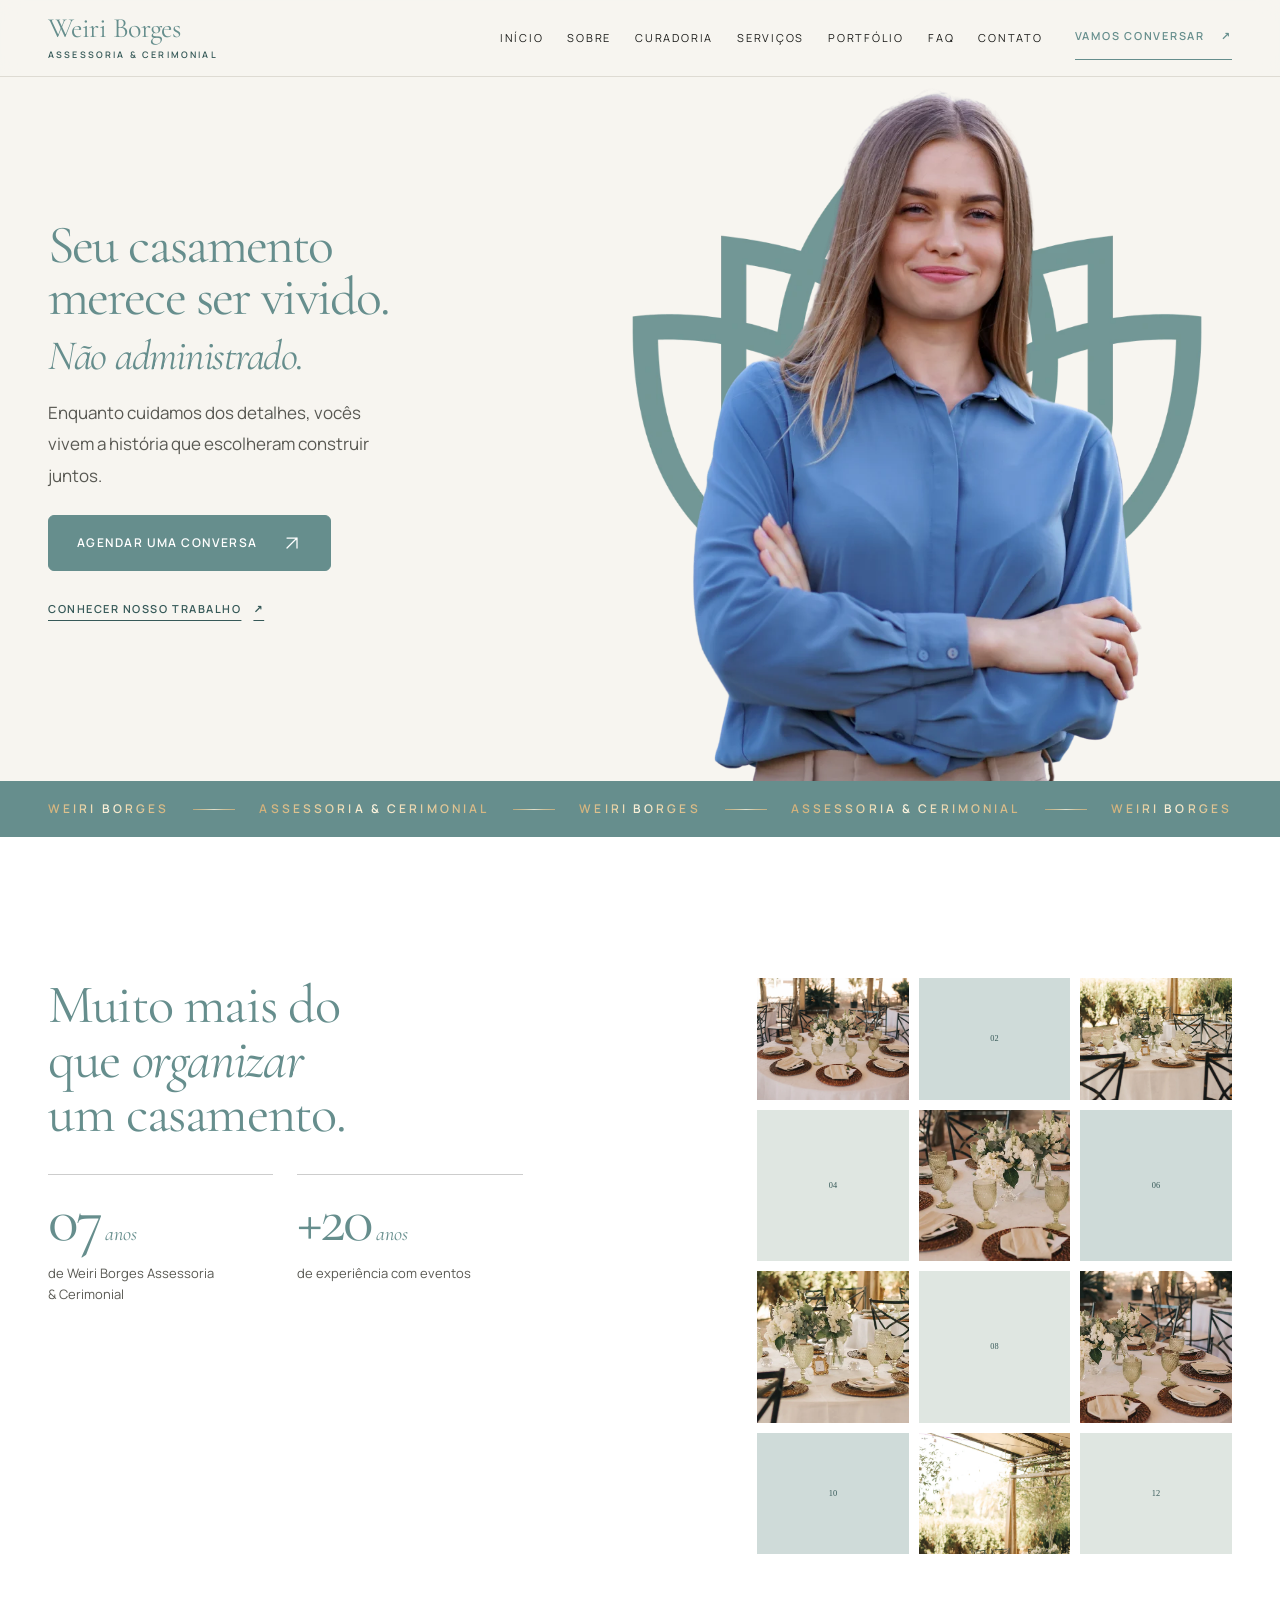
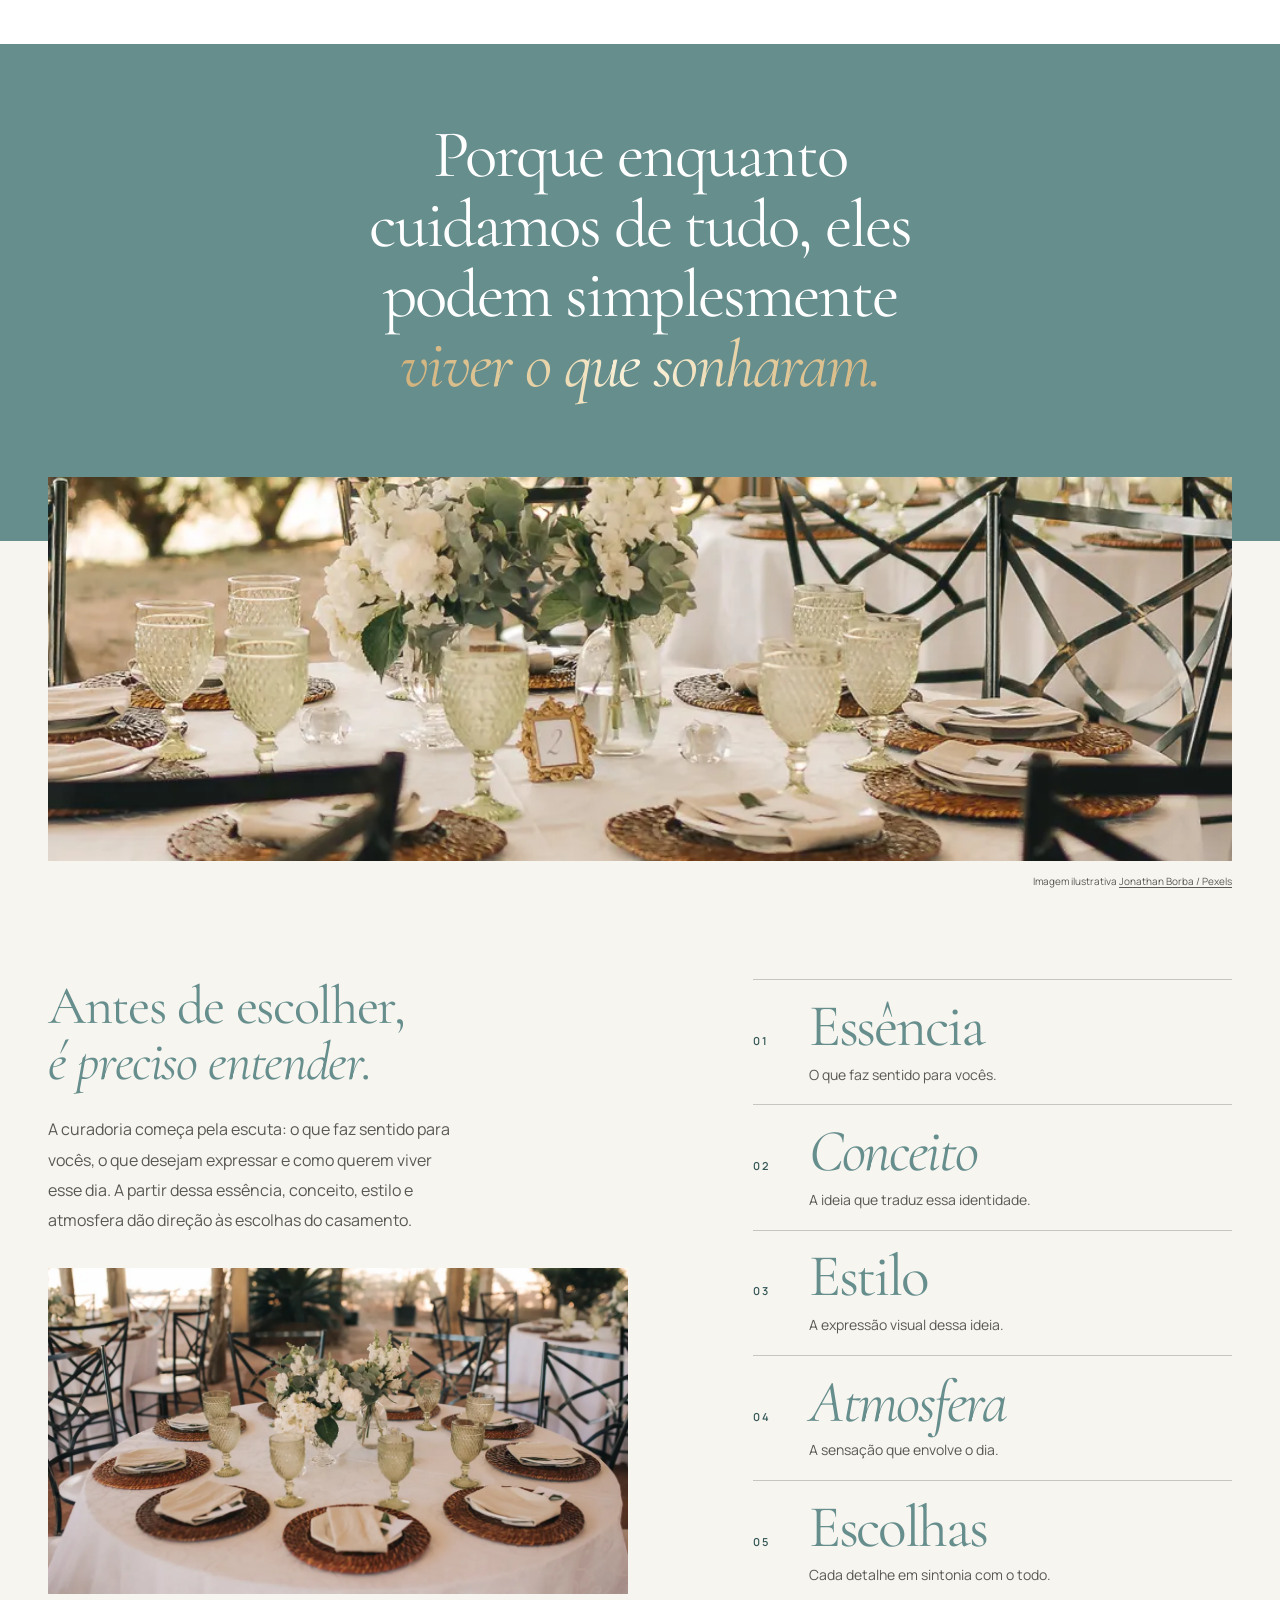
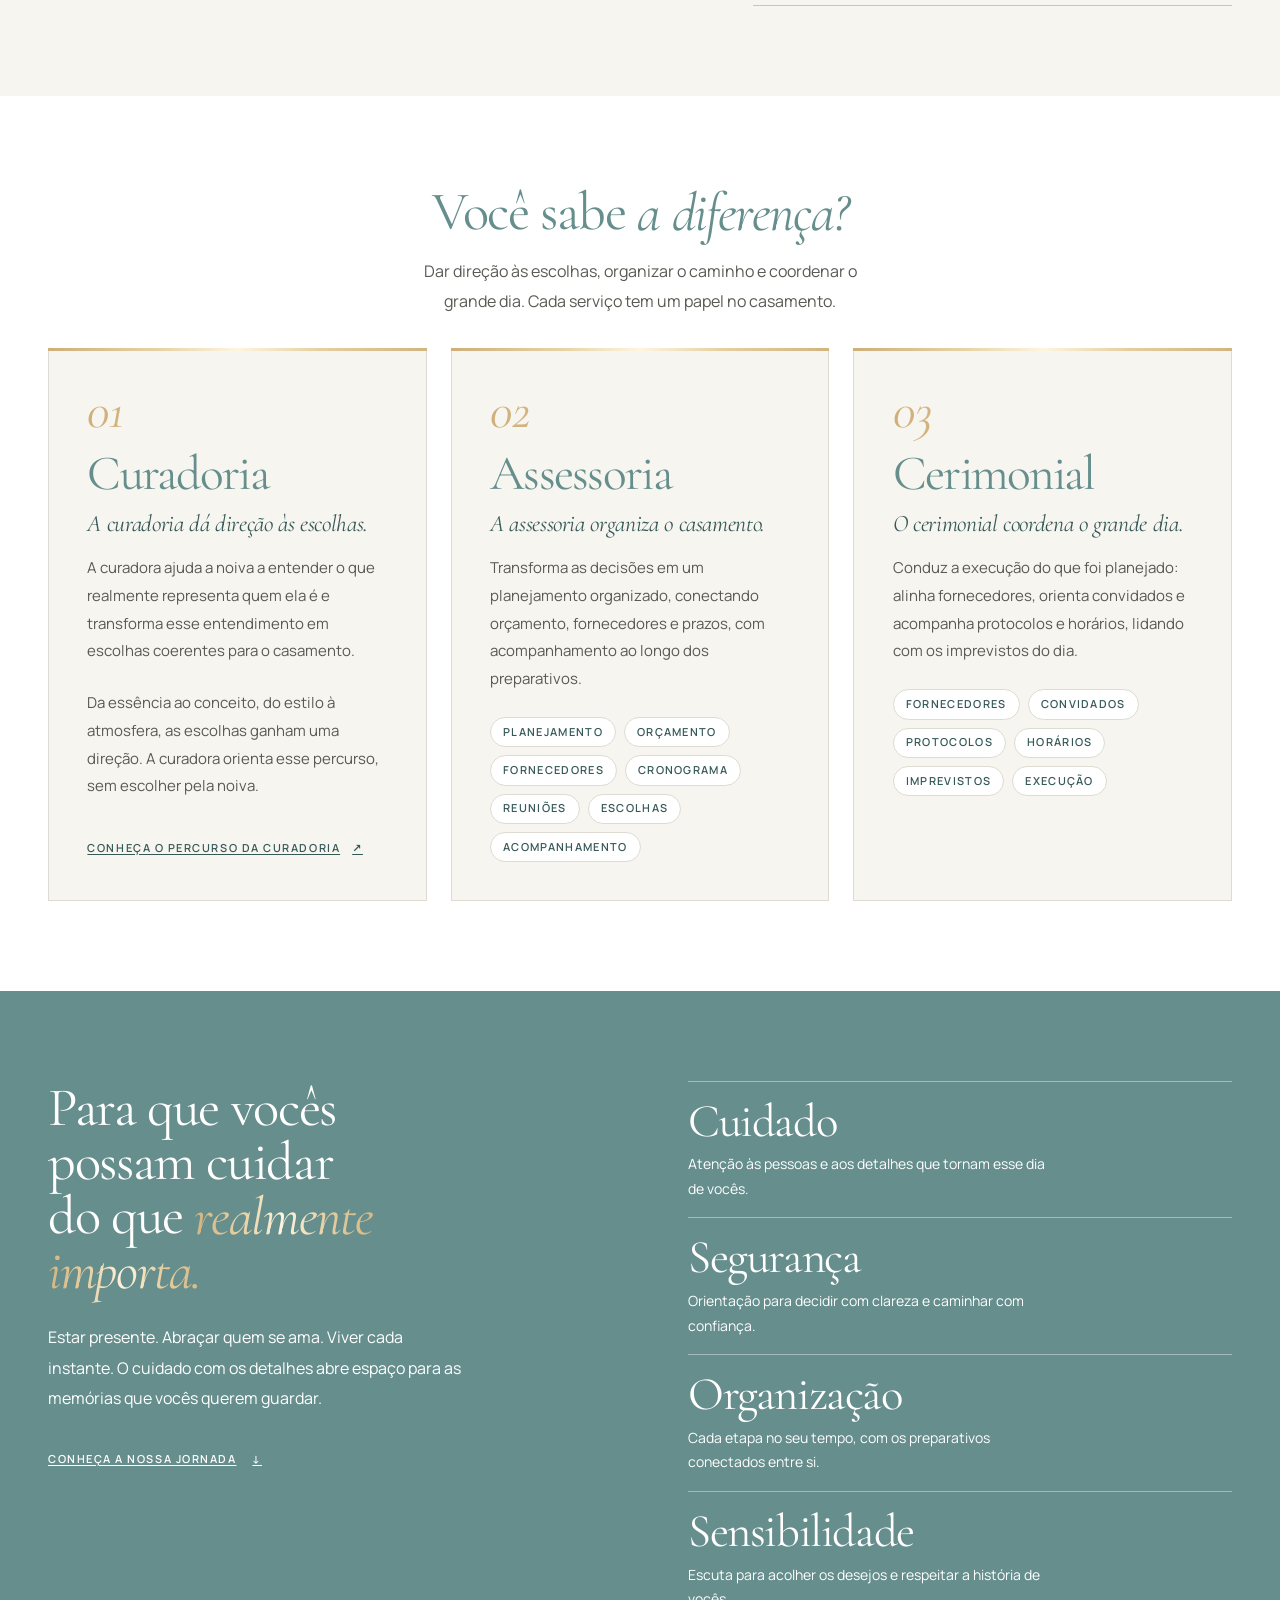
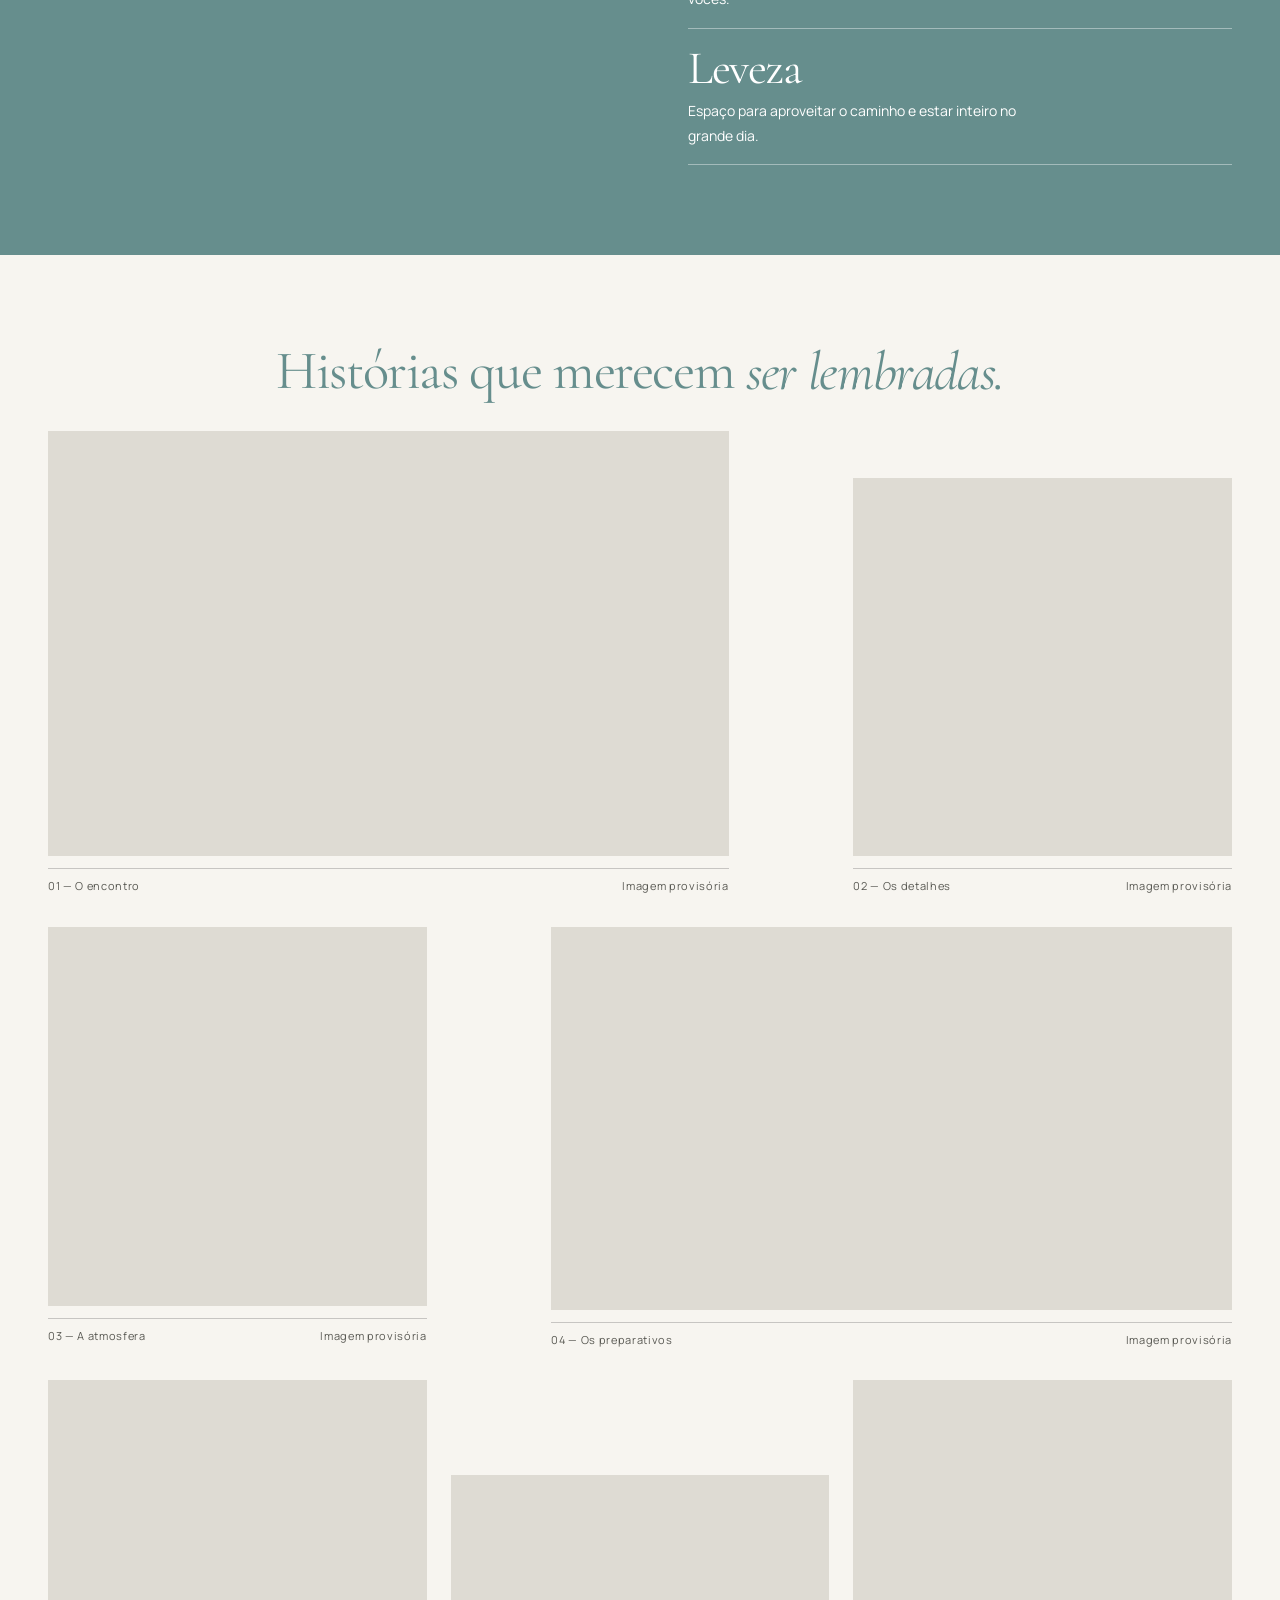
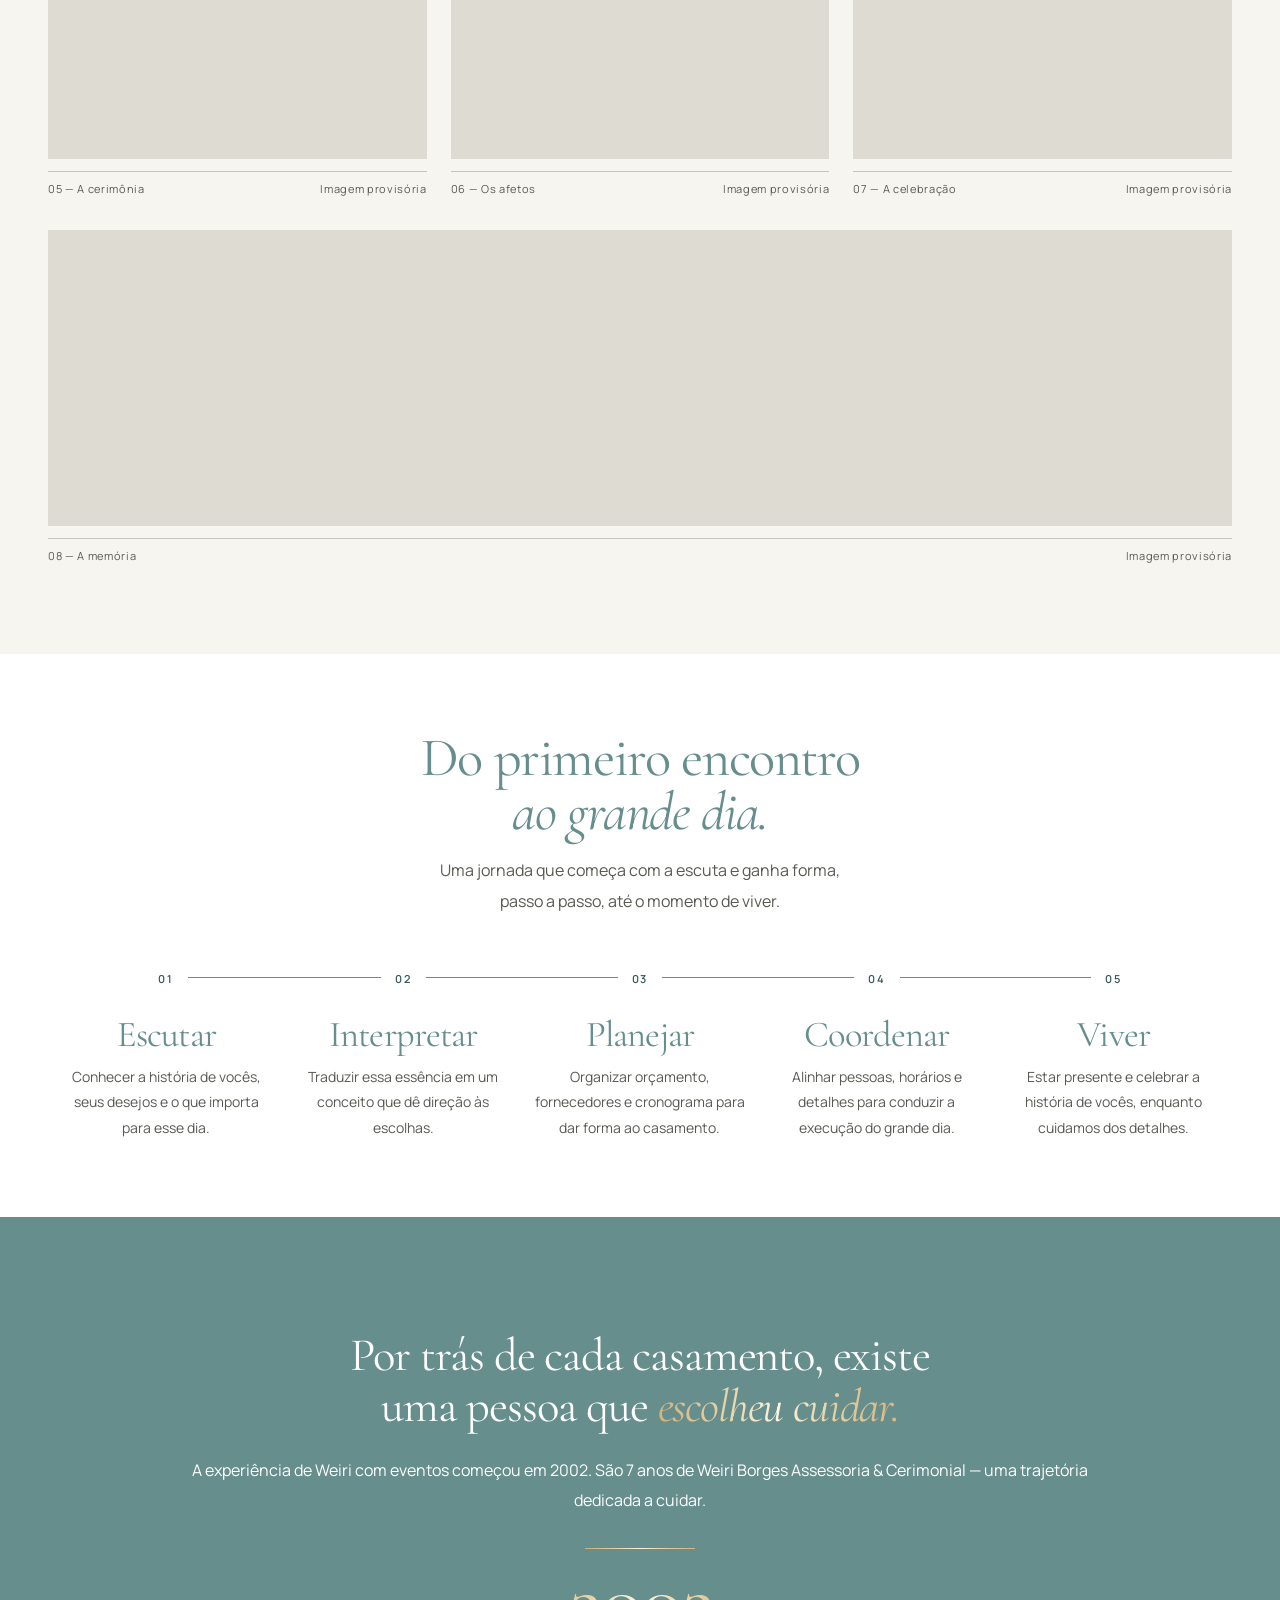
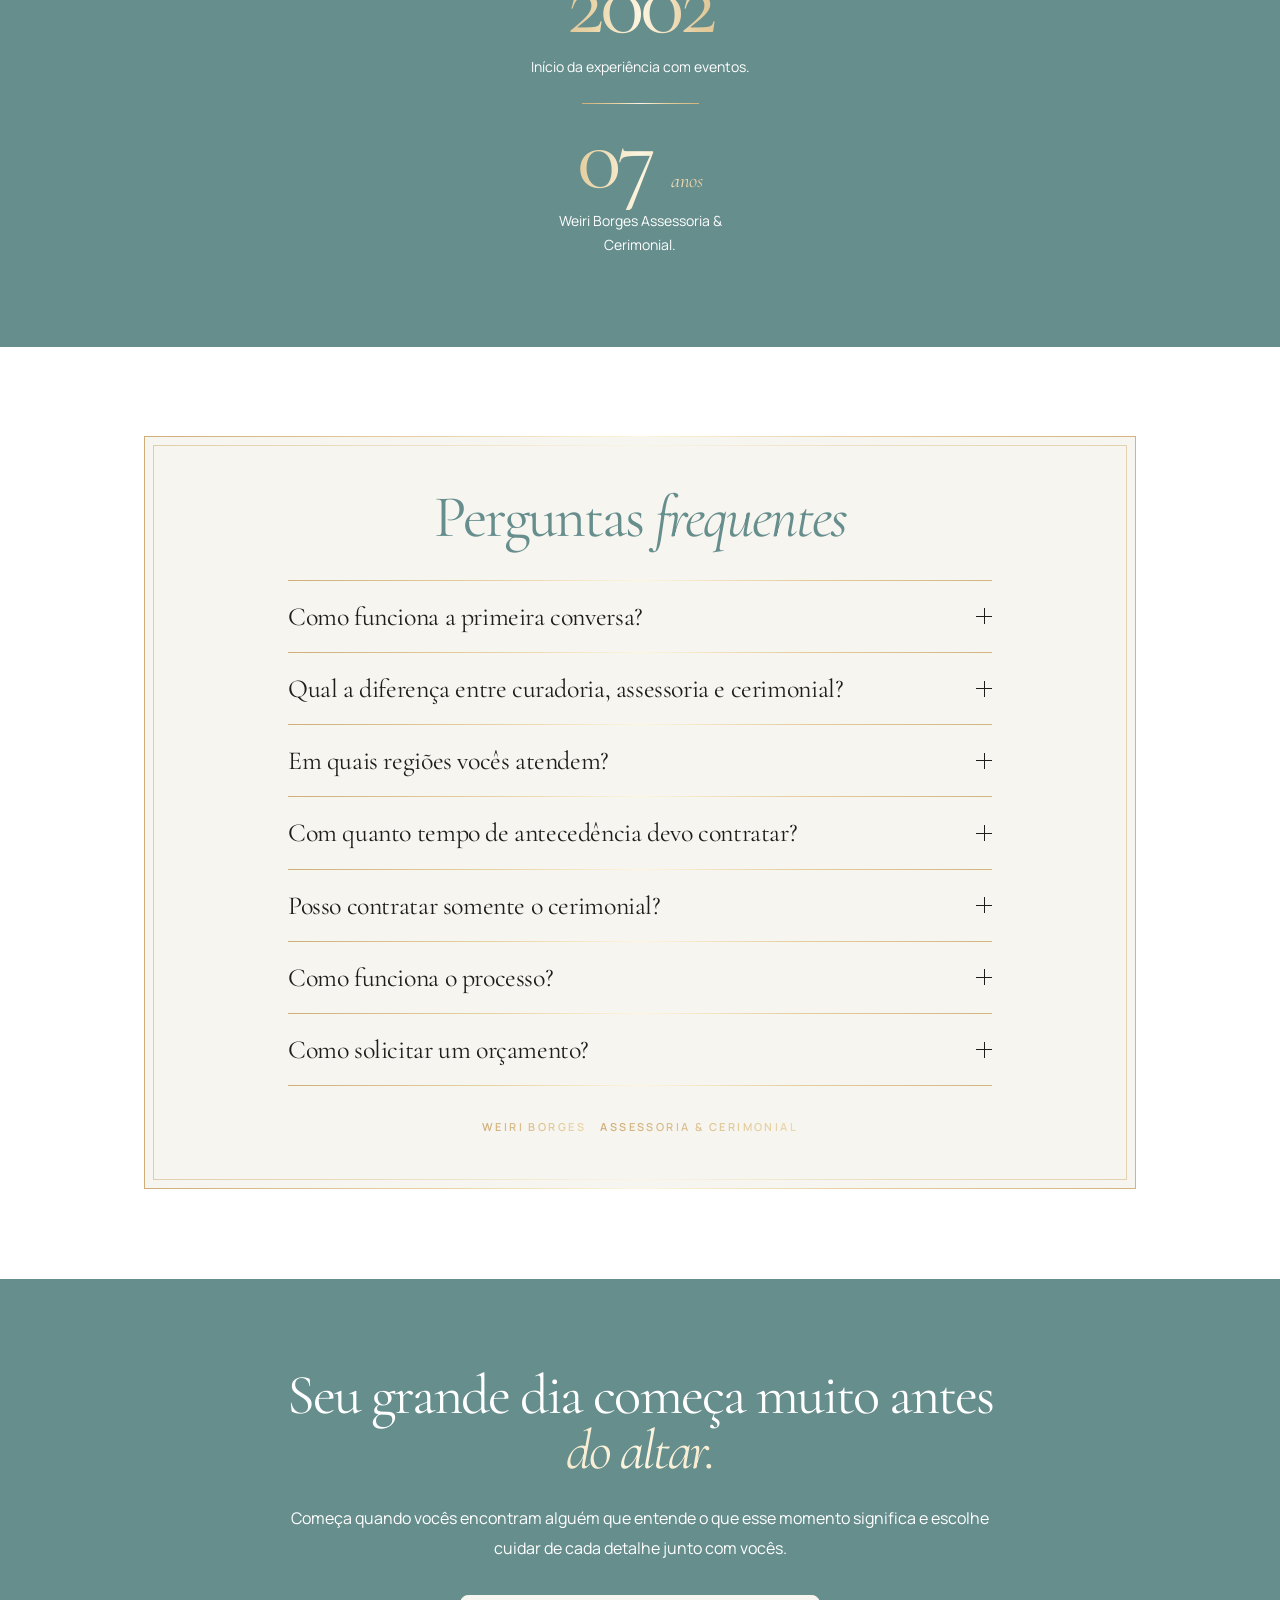
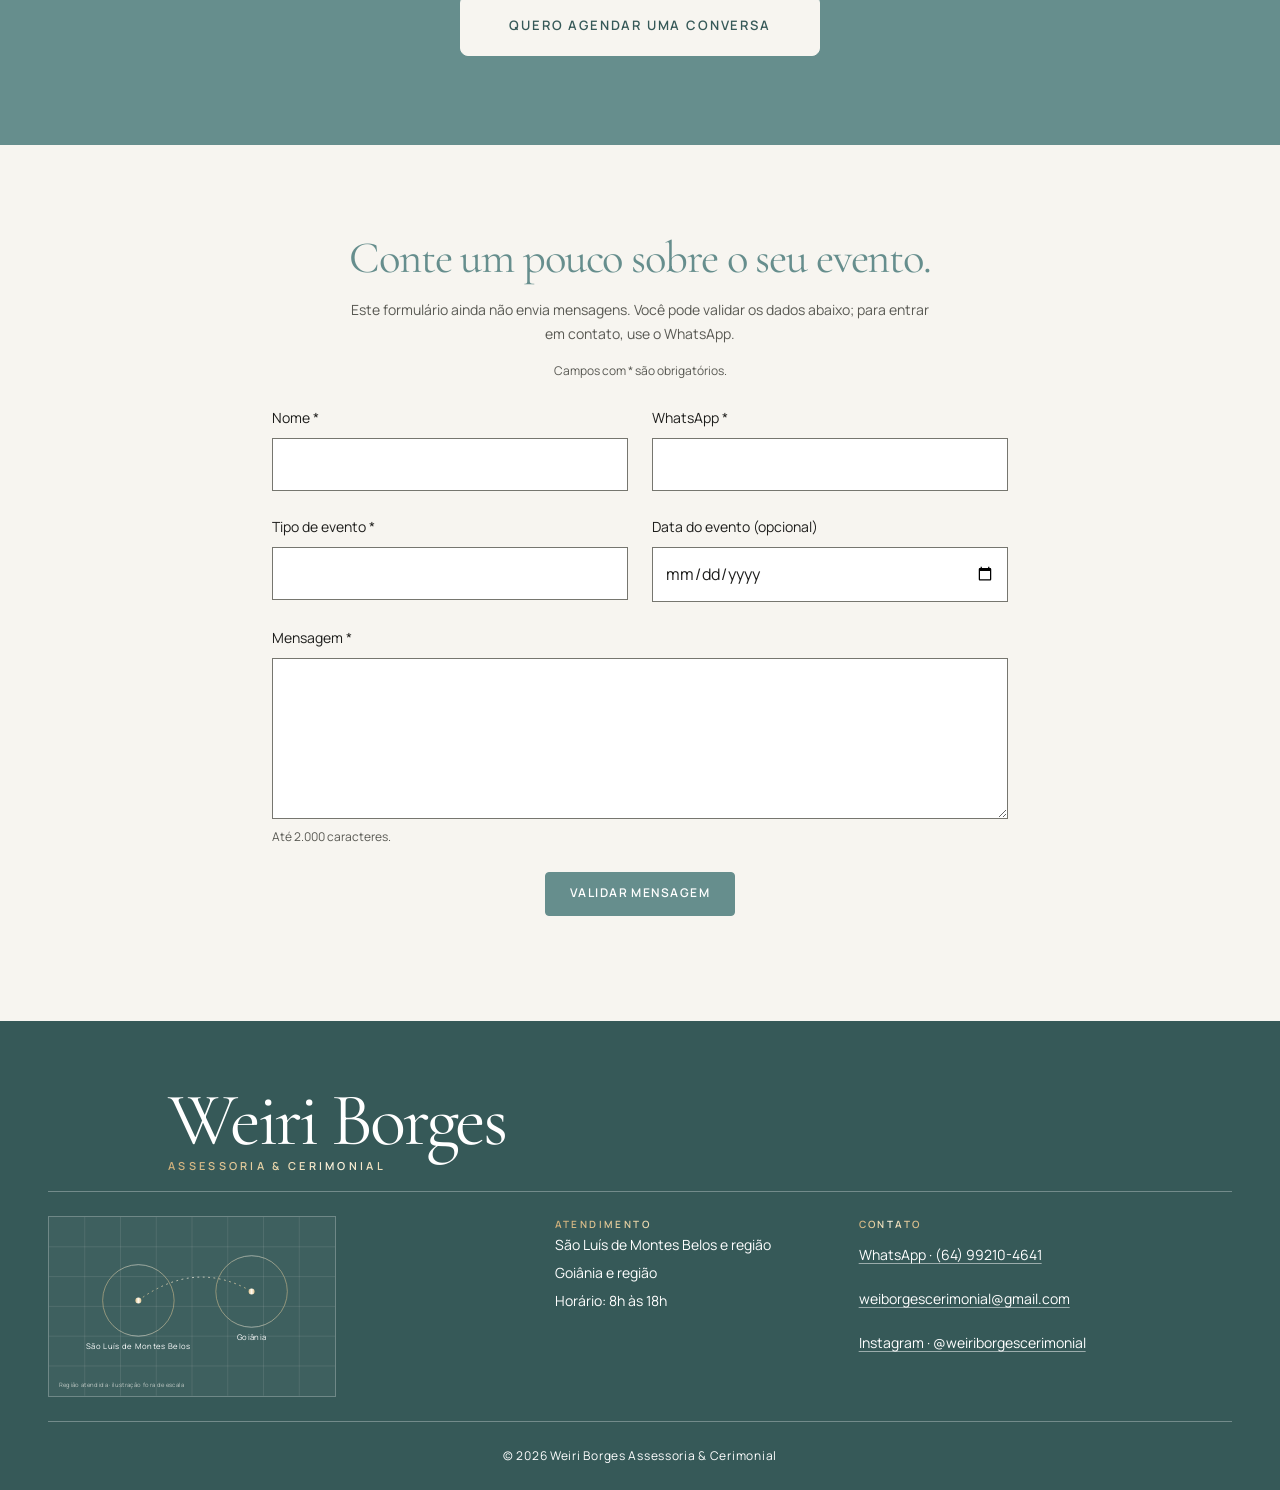
==== index.html @ 2553b997 "Site Weiri Borges Assessoria & Cerimonial Co-Authored-By: Claude Sonnet 5 <noreply@anthropic.com>" ====
<!doctype html>
<html lang="pt-BR">
  <head>
    <meta charset="utf-8">
    <meta name="viewport" content="width=device-width, initial-scale=1">
    <!-- Em produção, enviar a CSP também como cabeçalho HTTP, com frame-ancestors. -->
    <meta http-equiv="Content-Security-Policy" content="default-src 'none'; script-src 'self' 'sha256-fjDr2vrMod+LFFX9HlAzdVS/WDwVw+07oJZv8yOPRwo='; style-src 'self'; img-src 'self'; font-src 'self'; connect-src 'none'; object-src 'none'; base-uri 'none'; form-action 'none'">
    <title>Weiri Borges | Assessoria, Cerimonial e Curadoria para Noivas</title>
    <meta name="description" content="Assessoria, cerimonial e curadoria para casamentos em São Luís de Montes Belos, Goiânia e região. Conheça a Weiri Borges e agende uma conversa.">
    <!-- Pré-publicação: liberar indexação somente após revisar as pendências. -->
    <meta name="robots" content="noindex, follow">
    <meta name="referrer" content="strict-origin-when-cross-origin">
    <meta name="theme-color" content="#668E8D">
    <!-- publication-urls: canonical e og:url gerados por scripts/prepare-publication.mjs -->
    <!-- Imagens sociais aguardam arte aprovada e URL absoluta: og:image e twitter:image. -->
    <meta property="og:type" content="website">
    <meta property="og:locale" content="pt_BR">
    <meta property="og:site_name" content="Weiri Borges Assessoria &amp; Cerimonial">
    <meta property="og:title" content="Weiri Borges | Assessoria, Cerimonial e Curadoria para Noivas">
    <meta property="og:description" content="Assessoria, cerimonial e curadoria para casamentos em São Luís de Montes Belos, Goiânia e região. Conheça a Weiri Borges e agende uma conversa.">
    <meta name="twitter:card" content="summary">
    <meta name="twitter:title" content="Weiri Borges | Assessoria, Cerimonial e Curadoria para Noivas">
    <meta name="twitter:description" content="Assessoria, cerimonial e curadoria para casamentos em São Luís de Montes Belos, Goiânia e região. Conheça a Weiri Borges e agende uma conversa.">
    <link rel="icon" href="assets/icons/favicon.svg" type="image/svg+xml" sizes="any">
    <script type="application/ld+json" id="organization-data">
    {
      "@context": "https://schema.org",
      "@type": "Organization",
      "name": "Weiri Borges Assessoria & Cerimonial",
      "email": "weiborgescerimonial@gmail.com",
      "telephone": "+5564992104641",
      "sameAs": ["https://www.instagram.com/weiriborgescerimonial/"],
      "areaServed": ["São Luís de Montes Belos e região", "Goiânia e região"]
    }
    </script>
    <link rel="preload" href="assets/fonts/cormorant-regular.ttf" as="font" type="font/ttf" crossorigin>
    <link rel="preload" href="assets/fonts/manrope-regular.ttf" as="font" type="font/ttf" crossorigin>
    <link rel="stylesheet" href="css/style.css">
    <script src="js/script.js" defer></script>
  </head>
  <body>
    <a class="skip-link" href="#conteudo">Pular para o conteúdo</a>
    <header class="site-header">
      <div class="container header-layout">
        <!-- Assinatura tipográfica provisória: substituir pelo logo oficial aprovado. -->
        <a class="brand" href="#inicio" aria-label="Weiri Borges — início">
          <span class="brand__name">Weiri Borges</span>
          <span class="brand__descriptor">Assessoria &amp; Cerimonial</span>
        </a>
        <button class="menu-toggle" type="button" aria-expanded="false" aria-controls="navegacao-principal" hidden>
          <span>Menu</span>
          <span class="menu-toggle__icon" aria-hidden="true"></span>
        </button>
        <nav id="navegacao-principal" class="site-nav" aria-label="Navegação principal">
          <ul class="site-nav__list">
            <li><a href="#inicio">Início</a></li>
            <li><a href="#sobre">Sobre</a></li>
            <li><a href="#curadoria">Curadoria</a></li>
            <li><a href="#servicos">Serviços</a></li>
            <li><a href="#portfolio">Portfólio</a></li>
            <li><a href="#faq">FAQ</a></li>
            <li><a href="#contato">Contato</a></li>
          </ul>
          <a class="header-cta" href="#contato">Vamos conversar <span aria-hidden="true">↗</span></a>
        </nav>
      </div>
    </header>
    <main id="conteudo" tabindex="-1">
      <section id="inicio" class="hero" aria-labelledby="inicio-titulo">
        <div class="container hero__layout">
          <div class="hero__content">
            <h1 id="inicio-titulo">
              <span class="hero__line">Seu casamento</span>
              <span class="hero__line">merece ser</span>
              <span class="hero__line">vivido.</span>
              <em class="hero__line hero__line--accent">Não administrado.</em>
            </h1>
            <p class="hero__description">Enquanto cuidamos dos detalhes, vocês vivem a história que escolheram construir juntos.</p>
            <div class="hero__actions">
              <a class="button hero__primary" href="#contato">
                <span class="button__label">Agendar uma conversa</span>
                <img class="icon" src="assets/icons/arrow-up-right.svg" width="20" height="20" alt="" aria-hidden="true">
              </a>
              <a class="hero__secondary" href="#portfolio">Conhecer nosso trabalho <span aria-hidden="true">↗</span></a>
            </div>
          </div>
          <div class="hero__media">
            <picture class="hero__logo">
              <source srcset="assets/images/logofake.webp" type="image/webp">
              <img src="assets/images/logofake.png" width="2160" height="1904" alt="" aria-hidden="true" decoding="async">
            </picture>
            <picture class="hero__photo">
              <source type="image/webp" srcset="assets/images/weiri-700.webp 700w, assets/images/weiri-1200.webp 1200w" sizes="(min-width: 64rem) 40vw, 80vw">
              <img class="hero__image" src="assets/images/weiri.png" width="1800" height="2700" alt="Retrato de Weiri Borges, sorrindo, de braços cruzados, com camisa azul." fetchpriority="high" decoding="async">
            </picture>
          </div>
        </div>
      </section>
      <div class="identity-band" aria-hidden="true">
        <span>Weiri Borges</span><i></i><span>Assessoria &amp; Cerimonial</span><i></i><span>Weiri Borges</span><i></i><span>Assessoria &amp; Cerimonial</span><i></i><span>Weiri Borges</span>
      </div>

      <section id="sobre" class="section about" aria-labelledby="sobre-titulo">
        <div class="container about__layout">
          <div class="about__head">
            <h2 id="sobre-titulo">Muito mais do que <em>organizar</em> um casamento.</h2>
            <!-- PENDENTE: inserir a missão oficial de prompt.md e remover hidden.
                 O arquivo está vazio; não substituir por uma missão inventada. -->
            <div id="sobre-missao" class="about__mission flow" hidden></div>
            <dl class="about__highlights" aria-label="Nossa trajetória">
              <div class="about__highlight">
                <dt>de Weiri Borges Assessoria &amp; Cerimonial</dt>
                <dd><span class="about__number">07</span> <span class="about__unit">anos</span></dd>
              </div>
              <div class="about__highlight">
                <dt>de experiência com eventos</dt>
                <dd><span class="about__number">+20</span> <span class="about__unit">anos</span></dd>
              </div>
            </dl>
          </div>
          <!-- Galeria: 12 fotografias em 4 fileiras de 3. Trocar as imagens ilustrativas e os espaços reservados pelas fotos aprovadas. -->
          <div class="gallery">
              <figure class="gallery__item gallery__item--1">
                <picture>
                  <source srcset="assets/images/hero-placeholder.webp" type="image/webp">
                  <img class="gallery__img gallery__img--a" src="assets/images/hero-placeholder.jpg" width="1200" height="801" alt="Imagem ilustrativa de uma mesa de recepção com flores brancas, taças verdes e cadeiras escuras." loading="lazy" decoding="async">
                </picture>
              </figure>
              <figure class="gallery__item gallery__item--2">
                <!-- Substituir por a fotografia definitiva 02: manter a proporção e criar a versão WebP. -->
                <img class="gallery__img" src="assets/images/galeria/02.svg" width="800" height="800" alt="Espaço reservado para a fotografia 02 da galeria." loading="lazy" decoding="async">
              </figure>
              <figure class="gallery__item gallery__item--3">
                <picture>
                  <source srcset="assets/images/sobre-placeholder.webp" type="image/webp">
                  <img class="gallery__img gallery__img--a" src="assets/images/sobre-placeholder.jpg" width="1000" height="1500" alt="Imagem ilustrativa de mesas posta ao ar livre, com flores brancas e taças verdes entre as árvores." loading="lazy" decoding="async">
                </picture>
              </figure>
              <figure class="gallery__item gallery__item--4">
                <!-- Substituir por a fotografia definitiva 04: manter a proporção e criar a versão WebP. -->
                <img class="gallery__img" src="assets/images/galeria/04.svg" width="800" height="800" alt="Espaço reservado para a fotografia 04 da galeria." loading="lazy" decoding="async">
              </figure>
              <figure class="gallery__item gallery__item--5">
                <picture>
                  <source srcset="assets/images/hero-placeholder.webp" type="image/webp">
                  <img class="gallery__img gallery__img--b" src="assets/images/hero-placeholder.jpg" width="1200" height="801" alt="Imagem ilustrativa: detalhe de taças verdes e flores brancas sobre a mesa." loading="lazy" decoding="async">
                </picture>
              </figure>
              <figure class="gallery__item gallery__item--6">
                <!-- Substituir por a fotografia definitiva 06: manter a proporção e criar a versão WebP. -->
                <img class="gallery__img" src="assets/images/galeria/06.svg" width="800" height="800" alt="Espaço reservado para a fotografia 06 da galeria." loading="lazy" decoding="async">
              </figure>
              <figure class="gallery__item gallery__item--7">
                <picture>
                  <source srcset="assets/images/sobre-placeholder.webp" type="image/webp">
                  <img class="gallery__img gallery__img--b" src="assets/images/sobre-placeholder.jpg" width="1000" height="1500" alt="Imagem ilustrativa: mesa posta com pratos de palha, taças verdes e um marcador de mesa dourado." loading="lazy" decoding="async">
                </picture>
              </figure>
              <figure class="gallery__item gallery__item--8">
                <!-- Substituir por a fotografia definitiva 08: manter a proporção e criar a versão WebP. -->
                <img class="gallery__img" src="assets/images/galeria/08.svg" width="800" height="800" alt="Espaço reservado para a fotografia 08 da galeria." loading="lazy" decoding="async">
              </figure>
              <figure class="gallery__item gallery__item--9">
                <picture>
                  <source srcset="assets/images/hero-placeholder.webp" type="image/webp">
                  <img class="gallery__img gallery__img--c" src="assets/images/hero-placeholder.jpg" width="1200" height="801" alt="Imagem ilustrativa: cadeiras escuras e mesa redonda em recepção ao ar livre." loading="lazy" decoding="async">
                </picture>
              </figure>
              <figure class="gallery__item gallery__item--10">
                <!-- Substituir por a fotografia definitiva 10: manter a proporção e criar a versão WebP. -->
                <img class="gallery__img" src="assets/images/galeria/10.svg" width="800" height="800" alt="Espaço reservado para a fotografia 10 da galeria." loading="lazy" decoding="async">
              </figure>
              <figure class="gallery__item gallery__item--11">
                <picture>
                  <source srcset="assets/images/sobre-placeholder.webp" type="image/webp">
                  <img class="gallery__img gallery__img--c" src="assets/images/sobre-placeholder.jpg" width="1000" height="1500" alt="Imagem ilustrativa: recepção ao ar livre com luz natural e luzes penduradas." loading="lazy" decoding="async">
                </picture>
              </figure>
              <figure class="gallery__item gallery__item--12">
                <!-- Substituir por a fotografia definitiva 12: manter a proporção e criar a versão WebP. -->
                <img class="gallery__img" src="assets/images/galeria/12.svg" width="800" height="800" alt="Espaço reservado para a fotografia 12 da galeria." loading="lazy" decoding="async">
              </figure>
          </div>
        </div>
      </section>

      <section class="mission" aria-label="Missão">
        <div class="container mission__layout">
          <blockquote class="mission__quote">Porque enquanto cuidamos de tudo, eles podem simplesmente <em>viver o que sonharam.</em></blockquote>
        </div>
      </section>

      <figure class="panorama panorama--table">
        <picture><source srcset="assets/images/sobre-placeholder.webp" type="image/webp"><img src="assets/images/sobre-placeholder.jpg" width="1000" height="1500" loading="lazy" decoding="async" alt="Imagem ilustrativa: detalhe de taças verdes, flores brancas e pratos sobre uma mesa posta."></picture>
        <figcaption class="panorama__caption"><span>Imagem ilustrativa</span> <a href="https://www.pexels.com/photo/wedding-table-decoration-19870036/" target="_blank" rel="noopener noreferrer">Jonathan Borba / Pexels<span class="visually-hidden"> (abre em nova aba)</span></a></figcaption>
      </figure>

      <section id="curadoria" class="section curation" aria-labelledby="curadoria-titulo">
        <div class="container curation__layout">
          <div class="curation__intro">
            <h2 id="curadoria-titulo">Antes de escolher, <em>é preciso entender.</em></h2>
            <p class="curation__description">A curadoria começa pela escuta: o que faz sentido para vocês, o que desejam expressar e como querem viver esse dia. A partir dessa essência, conceito, estilo e atmosfera dão direção às escolhas do casamento.</p>
            <figure class="curation__figure">
              <picture><source srcset="assets/images/hero-placeholder.webp" type="image/webp"><img src="assets/images/hero-placeholder.jpg" width="1200" height="801" loading="lazy" decoding="async" alt="Imagem ilustrativa: close de flores brancas e taças verdes sobre uma mesa."></picture>
            </figure>
          </div>
          <ol class="curation__path" aria-label="O percurso da curadoria" role="list">
            <li><span class="curation__no" aria-hidden="true">01</span><span class="curation__step">Essência</span><span class="curation__meaning">O que faz sentido para vocês.</span></li>
            <li><span class="curation__no" aria-hidden="true">02</span><span class="curation__step">Conceito</span><span class="curation__meaning">A ideia que traduz essa identidade.</span></li>
            <li><span class="curation__no" aria-hidden="true">03</span><span class="curation__step">Estilo</span><span class="curation__meaning">A expressão visual dessa ideia.</span></li>
            <li><span class="curation__no" aria-hidden="true">04</span><span class="curation__step">Atmosfera</span><span class="curation__meaning">A sensação que envolve o dia.</span></li>
            <li><span class="curation__no" aria-hidden="true">05</span><span class="curation__step">Escolhas</span><span class="curation__meaning">Cada detalhe em sintonia com o todo.</span></li>
          </ol>
        </div>
      </section>

      <section id="servicos" class="section services" aria-labelledby="servicos-titulo">
        <div class="container">
          <div class="services__intro">
            <h2 id="servicos-titulo">Você sabe <em>a diferença?</em></h2>
            <p class="services__lead">Dar direção às escolhas, organizar o caminho e coordenar o grande dia. Cada serviço tem um papel no casamento.</p>
          </div>
          <div class="services__grid">
            <article class="service" aria-labelledby="servico-curadoria-titulo">
              <span class="service__number" aria-hidden="true">01</span>
              <h3 id="servico-curadoria-titulo">Curadoria</h3>
              <p class="service__statement">A curadoria dá direção às escolhas.</p>
              <!-- Síntese baseada no texto fornecido na etapa 3. O conceito completo
                   oficial deve ser integrado aqui quando prompt.md for preenchido. -->
              <div class="service__description flow">
                <p>A curadora ajuda a noiva a entender o que realmente representa quem ela é e transforma esse entendimento em escolhas coerentes para o casamento.</p>
                <p>Da essência ao conceito, do estilo à atmosfera, as escolhas ganham uma direção. A curadora orienta esse percurso, sem escolher pela noiva.</p>
              </div>
              <a class="service__link" href="#curadoria">Conheça o percurso da curadoria <span aria-hidden="true">↗</span></a>
            </article>
            <article class="service" aria-labelledby="servico-assessoria-titulo">
              <span class="service__number" aria-hidden="true">02</span>
              <h3 id="servico-assessoria-titulo">Assessoria</h3>
              <p class="service__statement">A assessoria organiza o casamento.</p>
              <p class="service__description">Transforma as decisões em um planejamento organizado, conectando orçamento, fornecedores e prazos, com acompanhamento ao longo dos preparativos.</p>
              <ul class="service__scope" aria-label="Frentes da assessoria" role="list">
                <li>Planejamento</li>
                <li>Orçamento</li>
                <li>Fornecedores</li>
                <li>Cronograma</li>
                <li>Reuniões</li>
                <li>Escolhas</li>
                <li>Acompanhamento</li>
              </ul>
            </article>
            <article class="service" aria-labelledby="servico-cerimonial-titulo">
              <span class="service__number" aria-hidden="true">03</span>
              <h3 id="servico-cerimonial-titulo">Cerimonial</h3>
              <p class="service__statement">O cerimonial coordena o grande dia.</p>
              <p class="service__description">Conduz a execução do que foi planejado: alinha fornecedores, orienta convidados e acompanha protocolos e horários, lidando com os imprevistos do dia.</p>
              <ul class="service__scope" aria-label="Frentes do cerimonial" role="list">
                <li>Fornecedores</li>
                <li>Convidados</li>
                <li>Protocolos</li>
                <li>Horários</li>
                <li>Imprevistos</li>
                <li>Execução</li>
              </ul>
            </article>
          </div>
        </div>
      </section>

      <section id="experiencia" class="section experience" aria-labelledby="experiencia-titulo">
        <div class="container experience__layout">
          <div class="experience__intro" data-reveal>
            <h2 id="experiencia-titulo">Para que vocês possam cuidar do que <em>realmente importa.</em></h2>
            <p class="experience__lead">Estar presente. Abraçar quem se ama. Viver cada instante. O cuidado com os detalhes abre espaço para as memórias que vocês querem guardar.</p>
            <a class="experience__link" href="#processo">Conheça a nossa jornada <span aria-hidden="true">↓</span></a>
          </div>
          <ul class="experience__pillars" aria-label="Pilares da experiência" role="list">
            <li class="pillar" data-reveal><h3>Cuidado</h3><p>Atenção às pessoas e aos detalhes que tornam esse dia de vocês.</p></li>
            <li class="pillar" data-reveal><h3>Segurança</h3><p>Orientação para decidir com clareza e caminhar com confiança.</p></li>
            <li class="pillar" data-reveal><h3>Organização</h3><p>Cada etapa no seu tempo, com os preparativos conectados entre si.</p></li>
            <li class="pillar" data-reveal><h3>Sensibilidade</h3><p>Escuta para acolher os desejos e respeitar a história de vocês.</p></li>
            <li class="pillar" data-reveal><h3>Leveza</h3><p>Espaço para aproveitar o caminho e estar inteiro no grande dia.</p></li>
          </ul>
        </div>
      </section>

      <section id="portfolio" class="section portfolio" aria-labelledby="portfolio-titulo">
        <div class="container">
          <div class="portfolio__intro">
            <h2 id="portfolio-titulo">Histórias que merecem <em>ser lembradas.</em></h2>
          </div>
          <!-- Ativar os sources somente após adicionar os arquivos reais.
               Manter a mesma proporção em AVIF, WebP e no fallback. -->
          <div class="portfolio__gallery">
            <figure class="portfolio__item portfolio__item--1">
              <picture class="portfolio__frame">
                <!-- <source srcset="assets/images/portfolio/01.avif" type="image/avif"> -->
                <!-- <source srcset="assets/images/portfolio/01.webp" type="image/webp"> -->
                <img src="assets/images/portfolio/01.svg" alt="Espaço reservado para fotografia do encontro do casal. Placeholder, não é uma imagem de evento real." width="900" height="1125" loading="lazy" decoding="async">
              </picture>
              <figcaption><span>01 — O encontro</span><span>Imagem provisória</span></figcaption>
            </figure>
            <figure class="portfolio__item portfolio__item--2">
              <picture class="portfolio__frame">
                <!-- <source srcset="assets/images/portfolio/02.avif" type="image/avif"> -->
                <!-- <source srcset="assets/images/portfolio/02.webp" type="image/webp"> -->
                <img src="assets/images/portfolio/02.svg" alt="Espaço reservado para fotografia dos detalhes do casamento. Placeholder, não é uma imagem de evento real." width="640" height="640" loading="lazy" decoding="async">
              </picture>
              <figcaption><span>02 — Os detalhes</span><span>Imagem provisória</span></figcaption>
            </figure>
            <figure class="portfolio__item portfolio__item--3">
              <picture class="portfolio__frame">
                <!-- <source srcset="assets/images/portfolio/03.avif" type="image/avif"> -->
                <!-- <source srcset="assets/images/portfolio/03.webp" type="image/webp"> -->
                <img src="assets/images/portfolio/03.svg" alt="Espaço reservado para fotografia da atmosfera da celebração. Placeholder, não é uma imagem de evento real." width="1200" height="750" loading="lazy" decoding="async">
              </picture>
              <figcaption><span>03 — A atmosfera</span><span>Imagem provisória</span></figcaption>
            </figure>
            <figure class="portfolio__item portfolio__item--4">
              <picture class="portfolio__frame">
                <!-- <source srcset="assets/images/portfolio/04.avif" type="image/avif"> -->
                <!-- <source srcset="assets/images/portfolio/04.webp" type="image/webp"> -->
                <img src="assets/images/portfolio/04.svg" alt="Espaço reservado para fotografia dos preparativos. Placeholder, não é uma imagem de evento real." width="640" height="800" loading="lazy" decoding="async">
              </picture>
              <figcaption><span>04 — Os preparativos</span><span>Imagem provisória</span></figcaption>
            </figure>
            <figure class="portfolio__item portfolio__item--5">
              <picture class="portfolio__frame">
                <!-- <source srcset="assets/images/portfolio/05.avif" type="image/avif"> -->
                <!-- <source srcset="assets/images/portfolio/05.webp" type="image/webp"> -->
                <img src="assets/images/portfolio/05.svg" alt="Espaço reservado para fotografia da cerimônia. Placeholder, não é uma imagem de evento real." width="900" height="1200" loading="lazy" decoding="async">
              </picture>
              <figcaption><span>05 — A cerimônia</span><span>Imagem provisória</span></figcaption>
            </figure>
            <figure class="portfolio__item portfolio__item--6">
              <picture class="portfolio__frame">
                <!-- <source srcset="assets/images/portfolio/06.avif" type="image/avif"> -->
                <!-- <source srcset="assets/images/portfolio/06.webp" type="image/webp"> -->
                <img src="assets/images/portfolio/06.svg" alt="Espaço reservado para fotografia dos afetos entre os convidados. Placeholder, não é uma imagem de evento real." width="900" height="600" loading="lazy" decoding="async">
              </picture>
              <figcaption><span>06 — Os afetos</span><span>Imagem provisória</span></figcaption>
            </figure>
            <figure class="portfolio__item portfolio__item--7">
              <picture class="portfolio__frame">
                <!-- <source srcset="assets/images/portfolio/07.avif" type="image/avif"> -->
                <!-- <source srcset="assets/images/portfolio/07.webp" type="image/webp"> -->
                <img src="assets/images/portfolio/07.svg" alt="Espaço reservado para fotografia da celebração. Placeholder, não é uma imagem de evento real." width="640" height="800" loading="lazy" decoding="async">
              </picture>
              <figcaption><span>07 — A celebração</span><span>Imagem provisória</span></figcaption>
            </figure>
            <figure class="portfolio__item portfolio__item--8">
              <picture class="portfolio__frame">
                <!-- <source srcset="assets/images/portfolio/08.avif" type="image/avif"> -->
                <!-- <source srcset="assets/images/portfolio/08.webp" type="image/webp"> -->
                <img src="assets/images/portfolio/08.svg" alt="Espaço reservado para fotografia panorâmica de uma memória do casal. Placeholder, não é uma imagem de evento real." width="1200" height="750" loading="lazy" decoding="async">
              </picture>
              <figcaption><span>08 — A memória</span><span>Imagem provisória</span></figcaption>
            </figure>
          </div>
        </div>
      </section>

      <section id="processo" class="section process" aria-labelledby="processo-titulo">
        <div class="container">
          <div class="process__intro" data-reveal>
            <h2 id="processo-titulo">Do primeiro encontro <em>ao grande dia.</em></h2>
            <p>Uma jornada que começa com a escuta e ganha forma, passo a passo, até o momento de viver.</p>
          </div>
          <ol class="process__journey" aria-label="Etapas da nossa jornada" role="list">
            <li>
              <span class="process__number" aria-hidden="true">01</span>
              <div class="process__step" data-reveal><h3>Escutar</h3><p>Conhecer a história de vocês, seus desejos e o que importa para esse dia.</p></div>
            </li>
            <li>
              <span class="process__number" aria-hidden="true">02</span>
              <div class="process__step" data-reveal><h3>Interpretar</h3><p>Traduzir essa essência em um conceito que dê direção às escolhas.</p></div>
            </li>
            <li>
              <span class="process__number" aria-hidden="true">03</span>
              <div class="process__step" data-reveal><h3>Planejar</h3><p>Organizar orçamento, fornecedores e cronograma para dar forma ao casamento.</p></div>
            </li>
            <li>
              <span class="process__number" aria-hidden="true">04</span>
              <div class="process__step" data-reveal><h3>Coordenar</h3><p>Alinhar pessoas, horários e detalhes para conduzir a execução do grande dia.</p></div>
            </li>
            <li>
              <span class="process__number" aria-hidden="true">05</span>
              <div class="process__step" data-reveal><h3>Viver</h3><p>Estar presente e celebrar a história de vocês, enquanto cuidamos dos detalhes.</p></div>
            </li>
          </ol>
        </div>
      </section>

      <section id="historia" class="section story" aria-labelledby="historia-titulo">
        <div class="container story__banner">
          <picture class="story__logo">
            <source srcset="assets/images/logofake2.webp" type="image/webp">
            <img src="assets/images/logofake2.png" width="2160" height="1909" alt="Logotipo da Weiri Borges: flor de lótus estilizada." loading="lazy" decoding="async">
          </picture>
          <h2 id="historia-titulo">Por trás de cada casamento, existe uma pessoa que <em>escolheu cuidar.</em></h2>
          <p class="story__text">A experiência de Weiri com eventos começou em 2002. São 7 anos de Weiri Borges Assessoria &amp; Cerimonial — uma trajetória dedicada a cuidar.</p>
          <dl class="story__milestones" aria-label="Marcos da trajetória">
            <div class="story__milestone"><dt>2002</dt><dd>Início da experiência com eventos.</dd></div>
            <div class="story__milestone"><dt>07 <span>anos</span></dt><dd>Weiri Borges Assessoria &amp; Cerimonial.</dd></div>
          </dl>
        </div>
      </section>

      <section id="faq" class="section faq" aria-labelledby="faq-titulo">
        <div class="container">
          <div class="faq__invitation">
            <div class="faq__intro">
              <h2 id="faq-titulo">Perguntas <em>frequentes</em></h2>
            </div>
            <!-- prompt.md está vazio. Preencher as respostas somente com informações
                 oficiais. Sem JavaScript, todas permanecem visíveis para leitura. -->
            <div class="faq__questions" data-accordion>
              <div class="faq__item">
                <h3><button id="faq-pergunta-1" class="faq__question" type="button" aria-expanded="true" aria-controls="faq-resposta-1" disabled><span class="faq__text">Como funciona a primeira conversa?</span><span class="faq__symbol" aria-hidden="true"></span></button></h3>
                <div id="faq-resposta-1" class="faq__answer" role="region" aria-labelledby="faq-pergunta-1">
                  <!-- Preencher: formato e funcionamento da primeira conversa. -->
                  <p>Resposta em preparação.</p>
                </div>
              </div>
              <div class="faq__item">
                <h3><button id="faq-pergunta-2" class="faq__question" type="button" aria-expanded="true" aria-controls="faq-resposta-2" disabled><span class="faq__text">Qual a diferença entre curadoria, assessoria e cerimonial?</span><span class="faq__symbol" aria-hidden="true"></span></button></h3>
                <div id="faq-resposta-2" class="faq__answer" role="region" aria-labelledby="faq-pergunta-2">
                  <!-- Preencher: diferença entre os serviços conforme prompt.md. -->
                  <p>Resposta em preparação.</p>
                </div>
              </div>
              <div class="faq__item">
                <h3><button id="faq-pergunta-3" class="faq__question" type="button" aria-expanded="true" aria-controls="faq-resposta-3" disabled><span class="faq__text">Em quais regiões vocês atendem?</span><span class="faq__symbol" aria-hidden="true"></span></button></h3>
                <div id="faq-resposta-3" class="faq__answer" role="region" aria-labelledby="faq-pergunta-3">
                  <!-- Preencher: cidades e regiões oficialmente atendidas. -->
                  <p>Resposta em preparação.</p>
                </div>
              </div>
              <div class="faq__item">
                <h3><button id="faq-pergunta-4" class="faq__question" type="button" aria-expanded="true" aria-controls="faq-resposta-4" disabled><span class="faq__text">Com quanto tempo de antecedência devo contratar?</span><span class="faq__symbol" aria-hidden="true"></span></button></h3>
                <div id="faq-resposta-4" class="faq__answer" role="region" aria-labelledby="faq-pergunta-4">
                  <!-- Preencher: orientação oficial sobre antecedência. -->
                  <p>Resposta em preparação.</p>
                </div>
              </div>
              <div class="faq__item">
                <h3><button id="faq-pergunta-5" class="faq__question" type="button" aria-expanded="true" aria-controls="faq-resposta-5" disabled><span class="faq__text">Posso contratar somente o cerimonial?</span><span class="faq__symbol" aria-hidden="true"></span></button></h3>
                <div id="faq-resposta-5" class="faq__answer" role="region" aria-labelledby="faq-pergunta-5">
                  <!-- Preencher: disponibilidade e condições do cerimonial avulso. -->
                  <p>Resposta em preparação.</p>
                </div>
              </div>
              <div class="faq__item">
                <h3><button id="faq-pergunta-6" class="faq__question" type="button" aria-expanded="true" aria-controls="faq-resposta-6" disabled><span class="faq__text">Como funciona o processo?</span><span class="faq__symbol" aria-hidden="true"></span></button></h3>
                <div id="faq-resposta-6" class="faq__answer" role="region" aria-labelledby="faq-pergunta-6">
                  <!-- Preencher: descrição oficial do processo disponível em prompt.md. -->
                  <p>Resposta em preparação.</p>
                </div>
              </div>
              <div class="faq__item">
                <h3><button id="faq-pergunta-7" class="faq__question" type="button" aria-expanded="true" aria-controls="faq-resposta-7" disabled><span class="faq__text">Como solicitar um orçamento?</span><span class="faq__symbol" aria-hidden="true"></span></button></h3>
                <div id="faq-resposta-7" class="faq__answer" role="region" aria-labelledby="faq-pergunta-7">
                  <!-- Preencher: canal oficial e informações necessárias ao orçamento. -->
                  <p>Resposta em preparação.</p>
                </div>
              </div>
            </div>
            <!-- Trocar por uma versão reduzida do logo oficial quando estiver disponível. -->
            <p class="signature faq__signature"><span>Weiri Borges</span><span>Assessoria &amp; Cerimonial</span></p>
          </div>
        </div>
      </section>

      <section id="contato" class="contact" aria-labelledby="contato-titulo">
        <div class="contact__invitation">
          <div class="container contact__inner">
            <h2 id="contato-titulo">Seu grande dia começa muito antes <em>do altar.</em></h2>
            <p class="contact__text">Começa quando vocês encontram alguém que entende o que esse momento significa e escolhe cuidar de cada detalhe junto com vocês.</p>
            <a class="button contact__cta" href="https://wa.me/5564992104641?text=Ol%C3%A1%2C%20Weiri!%20Gostaria%20de%20agendar%20uma%20conversa%20sobre%20meu%20evento." target="_blank" rel="noopener noreferrer">QUERO AGENDAR UMA CONVERSA<span class="visually-hidden"> pelo WhatsApp (abre em nova aba)</span></a>
          </div>
        </div>
        <div class="container contact__layout">
          <form id="formulario-contato" class="contact-form" method="post" aria-labelledby="formulario-titulo" aria-describedby="formulario-aviso">
              <h3 id="formulario-titulo">Conte um pouco sobre o seu evento.</h3>
              <p id="formulario-aviso" class="contact-form__notice">Este formulário ainda não envia mensagens. Você pode validar os dados abaixo; para entrar em contato, use o WhatsApp.</p>
              <p class="contact-form__required">Campos com * são obrigatórios.</p>
              <!-- Habilitado somente após registrar o bloqueio do envio nativo. -->
              <fieldset id="contato-campos" disabled>
                <legend class="visually-hidden">Dados de contato e do evento</legend>
                <div class="contact-form__grid">
                  <div class="contact-field"><label for="nome">Nome <span aria-hidden="true">*</span></label><input id="nome" name="nome" type="text" autocomplete="name" maxlength="100" required aria-describedby="nome-erro"><p id="nome-erro" class="contact-field__error"></p></div>
                  <div class="contact-field"><label for="whatsapp">WhatsApp <span aria-hidden="true">*</span></label><input id="whatsapp" name="whatsapp" type="tel" autocomplete="tel" maxlength="20" required aria-describedby="whatsapp-erro"><p id="whatsapp-erro" class="contact-field__error"></p></div>
                  <div class="contact-field"><label for="tipo-evento">Tipo de evento <span aria-hidden="true">*</span></label><input id="tipo-evento" name="tipoEvento" type="text" autocomplete="off" maxlength="80" required aria-describedby="tipo-evento-erro"><p id="tipo-evento-erro" class="contact-field__error"></p></div>
                  <div class="contact-field"><label for="data-evento">Data do evento (opcional)</label><input id="data-evento" name="dataEvento" type="date" autocomplete="off" min="1900-01-01" max="9999-12-31" aria-describedby="data-evento-erro"><p id="data-evento-erro" class="contact-field__error"></p></div>
                  <div class="contact-field contact-field--full"><label for="mensagem">Mensagem <span aria-hidden="true">*</span></label><textarea id="mensagem" name="mensagem" rows="5" autocomplete="off" maxlength="2000" required aria-describedby="mensagem-ajuda mensagem-erro"></textarea><p id="mensagem-ajuda" class="contact-field__hint">Até 2.000 caracteres.</p><p id="mensagem-erro" class="contact-field__error"></p></div>
                </div>
                <div class="contact-form__honeypot" aria-hidden="true"><label for="website">Deixe este campo vazio</label><input id="website" name="website" type="text" tabindex="-1" autocomplete="off" maxlength="100"></div>
                <button class="button contact-form__submit" type="submit"><span class="button__label">VALIDAR MENSAGEM</span></button>
              </fieldset>
              <p id="formulario-status" class="contact-form__status" role="status" aria-live="polite" aria-atomic="true"></p>
              <noscript><p>Ative o JavaScript para validar este formulário ou entre em contato pelo WhatsApp acima.</p></noscript>
            </form>
        </div>
      </section>
    </main>
    <footer class="site-footer">
      <div class="container footer-layout">
        <div class="footer-mark">
          <picture class="footer-logo">
            <source srcset="assets/images/logofake2.webp" type="image/webp">
            <img src="assets/images/logofake2.png" width="2160" height="1909" alt="Logotipo da Weiri Borges: flor de lótus estilizada." loading="lazy" decoding="async">
          </picture>
          <div>
            <p class="footer-brand">Weiri Borges</p>
            <p class="footer-descriptor">Assessoria &amp; Cerimonial</p>
          </div>
        </div>
        <figure class="footer-map">
          <svg class="footer-map__svg" viewBox="0 0 480 300" role="img" aria-labelledby="mapa-titulo mapa-desc" focusable="false">
              <title id="mapa-titulo">Regiões atendidas</title>
              <desc id="mapa-desc">Ilustração esquemática, fora de escala, das regiões de São Luís de Montes Belos e de Goiânia. Não indica endereço comercial.</desc>
              <defs>
                <linearGradient id="mapa-ouro" x1="0" y1="0" x2="1" y2="0">
                  <stop offset="0" stop-color="#e2c690"/><stop offset="0.5" stop-color="#fffaf0"/><stop offset="1" stop-color="#e2c690"/>
                </linearGradient>
              </defs>
              <g stroke="#f7f5f0" stroke-opacity="0.16" stroke-width="1" fill="none">
                <path d="M0 50H480M0 100H480M0 150H480M0 200H480M0 250H480"/>
                <path d="M60 0V300M120 0V300M180 0V300M240 0V300M300 0V300M360 0V300M420 0V300"/>
              </g>
              <g fill="none" stroke="url(#mapa-ouro)" stroke-width="1.2">
                <circle cx="150" cy="140" r="60" stroke-opacity="0.7"/>
                <circle cx="340" cy="125" r="60" stroke-opacity="0.7"/>
                <path d="M150 140Q245 70 340 125" stroke-dasharray="3 6"/>
              </g>
              <g fill="url(#mapa-ouro)"><circle cx="150" cy="140" r="5"/><circle cx="340" cy="125" r="5"/></g>
              <g class="footer-map__label" fill="#ffffff" text-anchor="middle">
                <text x="150" y="222">São Luís de Montes Belos</text>
                <text x="340" y="207">Goiânia</text>
              </g>
              <text class="footer-map__note" x="16" y="286" fill="#f7f5f0" fill-opacity="0.7">Região atendida · ilustração fora de escala</text>
            </svg>
        </figure>
        <div class="footer-info">
          <div class="footer-block">
            <p class="footer-label">Atendimento</p>
            <p>São Luís de Montes Belos e região</p>
            <p>Goiânia e região</p>
            <p>Horário: 8h às 18h</p>
          </div>
          <nav class="footer-block footer-contact" aria-label="Canais de contato">
            <p class="footer-label">Contato</p>
            <a href="https://wa.me/5564992104641?text=Ol%C3%A1%2C%20Weiri!%20Gostaria%20de%20agendar%20uma%20conversa%20sobre%20meu%20evento." target="_blank" rel="noopener noreferrer">WhatsApp · (64) 99210-4641<span class="visually-hidden"> (abre em nova aba)</span></a>
            <a href="mailto:weiborgescerimonial@gmail.com">weiborgescerimonial@gmail.com</a>
            <a href="https://www.instagram.com/weiriborgescerimonial/" target="_blank" rel="noopener noreferrer">Instagram · @weiriborgescerimonial<span class="visually-hidden"> (abre em nova aba)</span></a>
          </nav>
        </div>
        <p class="footer-legal">© 2026 Weiri Borges Assessoria &amp; Cerimonial</p>
      </div>
    </footer>
  </body>
</html>
---- css/style.css ----
/* Fontes abertas auto-hospedadas; licenças em assets/fonts. */
@font-face { font-family: "Cormorant Garamond"; src: url("../assets/fonts/cormorant-regular.ttf") format("truetype"); font-weight: 400; font-style: normal; font-display: swap; }
@font-face { font-family: "Cormorant Garamond"; src: url("../assets/fonts/cormorant-italic.ttf") format("truetype"); font-weight: 400; font-style: italic; font-display: swap; }
@font-face { font-family: "Manrope"; src: url("../assets/fonts/manrope-regular.ttf") format("truetype"); font-weight: 400 500; font-style: normal; font-display: swap; }
@font-face { font-family: "Manrope"; src: url("../assets/fonts/manrope-semibold.ttf") format("truetype"); font-weight: 600 700; font-style: normal; font-display: swap; }

/* 1. Identidade, escalas e sistema dourado único. */
:root {
  color-scheme: light;
  --color-brand: #668e8d;
  --color-background: #f7f5f0;
  --color-text: #1d1d1b;
  --color-white: #ffffff;
  --color-muted: #595953;
  --color-action: #365958;
  --color-border: #dedbd3;
  /* Um único dourado, em duas afinações: a clara para fundos verdes, a escura para fundos claros. */
  --gold-soft: linear-gradient(90deg, #cfae78 0%, #e8d3a6 30%, #fdf5e0 50%, #e6cea0 72%, #d3b47f 100%);
  --gold-light: var(--gold-soft);
  --gold: var(--gold-light);
  --gold-fallback: #e3c896;
  --title: var(--color-brand);
  --font-body: "Manrope", system-ui, -apple-system, BlinkMacSystemFont, "Segoe UI", sans-serif;
  --font-heading: "Cormorant Garamond", Georgia, "Times New Roman", serif;
  --text-small: 0.875rem;
  --text-body: 1rem;
  --space-1: 0.25rem;
  --space-2: 0.5rem;
  --space-3: 0.75rem;
  --space-4: 1rem;
  --space-6: 1.5rem;
  --space-8: 2rem;
  --space-12: 3rem;
  --space-16: 4rem;
  --space-24: 6rem;
  --container-max: 87.5rem;
  --container-gutter: 1.25rem;
  --header-h: 4.75rem;
  --section-space: clamp(3.5rem, 6vw, 5.5rem);
  --section-space-lg: clamp(4rem, 7vw, 6.5rem);
  --display-xl: clamp(2.5rem, 1rem + 4.2vw, 4.75rem);
  --display-l: clamp(2.125rem, 1rem + 3vw, 3.75rem);
  --display-m: clamp(1.875rem, 1rem + 2.2vw, 3rem);
  --radius: 0.25rem;
  --transition: 160ms ease;
  --line: 1px solid rgba(29, 29, 27, 0.22);
}
/* Seções sobre o verde #668E8D: título branco e dourado claro. */
.identity-band, .mission, .experience, .story, .contact__invitation, .site-footer {
  --title: var(--color-white);
  --gold: var(--gold-soft);
  --gold-fallback: #e3c896;
  color: var(--color-white);
}

/* 2. Reset e elementos. */
*,
*::before,
*::after { box-sizing: border-box; }
body, h1, h2, h3, h4, h5, h6, p, figure, blockquote, dl, dd { margin: 0; }
html { -webkit-text-size-adjust: 100%; scroll-padding-top: calc(var(--header-h) + 0.5rem); }
body {
  min-width: 0;
  min-height: 100vh;
  min-height: 100svh;
  display: flex;
  flex-direction: column;
  background: var(--color-background);
  color: var(--color-text);
  font-family: var(--font-body);
  font-size: var(--text-body);
  line-height: 1.7;
  overflow-wrap: break-word;
  overflow-x: clip;
}
main { flex: 1; overflow-x: clip; }
[hidden] { display: none !important; }
img, picture, svg, video { display: block; max-width: 100%; }
img, video { height: auto; }
button, input, select, textarea { font: inherit; }
button { cursor: pointer; }
textarea { resize: vertical; }
h1, h2, h3, h4, h5, h6 {
  color: var(--title);
  font-family: var(--font-heading);
  font-weight: 400;
  line-height: 1.05;
  letter-spacing: -0.025em;
  text-wrap: balance;
}
/* Destaque dourado com gradiente (texto). */
h1 em, h2 em, h3 em, .story__milestones dt, .signature span {
  color: var(--gold-fallback);
  background-image: var(--gold);
  -webkit-background-clip: text;
  background-clip: text;
  -webkit-text-fill-color: transparent;
  -webkit-box-decoration-break: clone;
  box-decoration-break: clone;
  font-style: italic;
}
p { max-width: 65ch; }
a {
  color: var(--color-action);
  text-underline-offset: 0.2em;
  text-decoration-thickness: 0.08em;
}
a:hover { text-decoration-thickness: 0.14em; }
:focus-visible { outline: 3px solid var(--color-action); outline-offset: 4px; }
::selection { background: var(--color-brand); color: var(--color-text); }

/* 3. Layout e utilitários. */
.container {
  width: min(var(--container-max), calc(100% - 2 * var(--container-gutter)));
  margin-inline: auto;
}
.section { padding-block: var(--section-space); }
.flow > * + * { margin-block-start: var(--flow-space, var(--space-6)); }
.signature { display: flex; flex-wrap: wrap; align-items: center; gap: 0.4rem 0.9rem; max-width: none; font-size: 0.6875rem; font-weight: 600; letter-spacing: 0.22em; text-transform: uppercase; }
.signature span { font-style: normal; }
.icon { width: 1.5rem; height: 1.5rem; flex-shrink: 0; }
.visually-hidden {
  position: absolute;
  width: 1px;
  height: 1px;
  padding: 0;
  margin: -1px;
  overflow: hidden;
  clip-path: inset(50%);
  white-space: nowrap;
  border: 0;
}
.skip-link {
  position: absolute;
  z-index: 100;
  inset-block-start: var(--space-4);
  inset-inline-start: var(--space-4);
  padding: var(--space-3) var(--space-4);
  background: var(--color-white);
  transform: translateY(calc(-100% - var(--space-8)));
}
.skip-link:focus { transform: translateY(0); }

/* 4. Botões: verde em fundo claro, branco em fundo verde; detalhe dourado em gradiente. */
.button {
  display: inline-flex;
  align-items: center;
  justify-content: center;
  gap: var(--space-2);
  min-height: 2.75rem;
  max-width: 100%;
  padding: var(--space-3) var(--space-6);
  border: 1px solid var(--color-brand);
  border-radius: var(--radius);
  background-color: var(--color-brand);
  background-image: var(--gold-light);
  background-repeat: no-repeat;
  background-position: left bottom;
  background-size: 100% 3px;
  color: var(--color-white);
  font-size: 0.75rem;
  font-weight: 600;
  letter-spacing: 0.12em;
  line-height: 1.4;
  text-align: center;
  text-transform: uppercase;
  text-decoration: none;
  transition: background-color var(--transition), color var(--transition), border-color var(--transition);
}
.button:hover { background-color: var(--color-action); border-color: var(--color-action); color: var(--color-white); }
.button:disabled { opacity: 0.55; cursor: not-allowed; }
.button:disabled:hover { background-color: var(--color-brand); border-color: var(--color-brand); }

/* 5. Header fixo (sticky): permanece visível no scroll sem deslocar o conteúdo. */
.site-header { position: sticky; top: 0; z-index: 50; padding-block: 0.875rem; border-bottom: 1px solid var(--color-border); background: rgba(247, 245, 240, 0.96); transition: background-color var(--transition), border-color var(--transition); }
@supports (backdrop-filter: blur(1px)) {
  .site-header { background: rgba(247, 245, 240, 0.9); -webkit-backdrop-filter: blur(10px); backdrop-filter: blur(10px); }
  .site-header.is-scrolled { background: rgba(247, 245, 240, 0.96); }
}
.site-header.is-scrolled { border-bottom-color: rgba(211, 180, 127, 0.6); }
.header-layout { display: flex; align-items: center; justify-content: space-between; flex-wrap: wrap; gap: var(--space-4) var(--space-6); }
.brand { display: inline-flex; flex-direction: column; color: var(--color-brand); text-decoration: none; }
.brand__name { font-family: var(--font-heading); font-size: 1.75rem; line-height: 1; letter-spacing: -0.02em; }
.brand__descriptor { margin-block-start: 0.3rem; font-size: 0.5625rem; font-weight: 600; letter-spacing: 0.24em; text-transform: uppercase; color: var(--color-action); }
.menu-toggle {
  display: inline-flex;
  align-items: center;
  justify-content: center;
  gap: var(--space-3);
  min-height: 2.75rem;
  padding: var(--space-2);
  border: 0;
  background: transparent;
  color: var(--color-text);
  font-size: 0.6875rem;
  font-weight: 600;
  letter-spacing: 0.2em;
  text-transform: uppercase;
}
.menu-toggle__icon { position: relative; width: 1.5rem; height: 0.75rem; }
.menu-toggle__icon::before, .menu-toggle__icon::after {
  content: "";
  position: absolute;
  inset-inline: 0;
  height: 1px;
  background: currentColor;
  transition: transform var(--transition);
}
.menu-toggle__icon::before { top: 2px; }
.menu-toggle__icon::after { top: 10px; }
.menu-toggle[aria-expanded="true"] .menu-toggle__icon::before { transform: translateY(4px) rotate(45deg); }
.menu-toggle[aria-expanded="true"] .menu-toggle__icon::after { transform: translateY(-4px) rotate(-45deg); }
.site-nav { width: 100%; padding-block-start: var(--space-4); border-top: 1px solid var(--color-border); }
.site-nav__list { display: grid; gap: var(--space-1); list-style: none; padding: 0; margin: 0; }
.site-nav__list a { display: flex; align-items: center; min-height: 2.75rem; padding-block: var(--space-2); color: var(--color-text); text-decoration: none; font-size: var(--text-small); }
.site-nav__list a:hover { color: var(--color-action); text-decoration: underline; }
.header-cta { display: inline-flex; align-items: center; gap: var(--space-4); min-height: 2.75rem; margin-block-start: var(--space-4); padding-block-end: 0.125rem; background-image: var(--gold-light); background-repeat: no-repeat; background-position: left bottom; background-size: 100% 2px; font-size: 0.6875rem; font-weight: 600; letter-spacing: 0.16em; text-transform: uppercase; text-decoration: none; }
.header-cta:hover { color: var(--color-brand); }
@media (max-width: 69.99rem) {
  .menu-ready .site-nav { position: absolute; top: 100%; right: 0; width: min(25rem, 100%); padding: 2rem; max-height: calc(100svh - 5.5rem); overflow-y: auto; background: var(--color-background); border: 1px solid var(--color-border); }
  .menu-ready .site-nav__list a { font-family: var(--font-heading); font-size: 1.875rem; letter-spacing: -0.01em; padding-block: 0.375rem; }
}
@media (min-width: 70rem) {
  .header-layout { flex-wrap: nowrap; gap: var(--space-6); }
  .site-nav { display: flex; align-items: center; justify-content: flex-end; gap: var(--space-8); width: auto; padding: 0; border: 0; }
  .site-nav__list { display: flex; gap: 1.5rem; }
  .site-nav__list a { min-height: 2.75rem; font-size: 0.6875rem; font-weight: 500; letter-spacing: 0.16em; text-transform: uppercase; }
  .header-cta { margin: 0; white-space: nowrap; }
}
@media (prefers-reduced-motion: no-preference) {
  .menu-ready .site-nav:not([hidden]) { animation: drawer-enter 220ms ease-out; }
  @keyframes drawer-enter { from { opacity: 0; transform: translateX(1rem); } to { opacity: 1; transform: translateX(0); } }
}

/* 6. Hero: a fotografia de corpo inteiro desce até tocar a faixa abaixo; o logo ocupa o lugar do antigo círculo. */
.hero { position: relative; overflow: clip; padding: 0; }
.hero__layout { display: grid; gap: 0; align-items: end; }
.hero__content { min-width: 0; padding-block: clamp(2.5rem, 6vw, 4rem) var(--space-8); }
.hero h1 { font-size: var(--display-xl); line-height: 0.96; letter-spacing: -0.035em; text-wrap: initial; }
.hero__line { display: block; }
.hero h1 .hero__line--accent { margin-block-start: 0.16em; font-size: 0.78em; line-height: 1; letter-spacing: -0.03em; }
.hero__description { max-width: 34ch; margin-block-start: clamp(1.25rem, 2.5vw, 2rem); color: var(--color-muted); font-size: 1.0625rem; line-height: 1.85; }
.hero__actions { display: flex; flex-direction: column; align-items: flex-start; gap: var(--space-6); margin-block-start: var(--space-8); }
.hero__primary { gap: var(--space-6); min-height: 3.5rem; padding-inline: 1.75rem; border-radius: 0.375rem; }
.hero__primary .icon { width: 1.25rem; height: 1.25rem; }
.hero__secondary { display: inline-flex; align-items: center; gap: var(--space-3); min-height: 2.75rem; font-size: 0.6875rem; font-weight: 600; letter-spacing: 0.14em; text-transform: uppercase; text-decoration-thickness: 1px; text-underline-offset: 0.6em; }
.hero__media { position: relative; isolation: isolate; display: flex; justify-content: center; align-items: flex-end; min-width: 0; line-height: 0; }
.hero__logo { position: absolute; z-index: 0; left: 50%; top: 8%; width: min(112%, 40rem); transform: translateX(-50%); opacity: 0.92; pointer-events: none; }
.hero__logo img { width: 100%; height: auto; }
.hero__photo { position: relative; z-index: 1; }
.hero__image { display: block; width: auto; max-width: 100%; height: clamp(22rem, 108vw, 30rem); }
@media (min-width: 64rem) {
  .hero__layout { grid-template-columns: minmax(0, 45fr) minmax(0, 55fr); column-gap: clamp(1rem, 3vw, 4rem); min-height: calc(100svh - var(--header-h)); }
  .hero__content { align-self: center; padding-block: 2rem 3rem; }
  .hero__image { height: clamp(30rem, calc(100svh - var(--header-h) - 2.5rem), 50rem); }
  .hero__logo { top: 4%; width: min(118%, 46rem); }
}

/* Faixa de identidade: dourado em gradiente sobre o verde. */
.identity-band { display: flex; align-items: center; justify-content: space-between; gap: 1.5rem; overflow: hidden; padding: 1.125rem var(--container-gutter); background: var(--color-brand); font-size: 0.75rem; font-weight: 600; letter-spacing: 0.26em; text-transform: uppercase; }
.identity-band span { white-space: nowrap; color: var(--gold-fallback); background-image: var(--gold); -webkit-background-clip: text; background-clip: text; -webkit-text-fill-color: transparent; }
.identity-band i { flex: 1 1 1rem; min-width: 1rem; height: 1px; background-image: var(--gold); opacity: 0.8; }
.identity-band i:nth-of-type(n+3), .identity-band span:nth-of-type(n+3) { display: none; }
@media (max-width: 47.99rem) {
  .identity-band { flex-wrap: wrap; justify-content: center; gap: 0.25rem 1.25rem; letter-spacing: 0.2em; text-align: center; }
  .identity-band i { display: none !important; }
}
@media (min-width: 80rem) {
  .identity-band i:nth-of-type(n+3), .identity-band span:nth-of-type(n+3) { display: block; }
}

/* 7. Sobre: título mais baixo, destaques e galeria de 12 fotografias. */
.about { background: var(--color-white); padding-block: calc(var(--section-space-lg) + clamp(1.5rem, 4vw, 4rem)) var(--section-space-lg); }
.about h2 { max-width: 15ch; font-size: var(--display-l); line-height: 1; }
.about__mission { max-width: 46ch; margin-block-start: var(--space-6); color: var(--color-muted); line-height: 1.85; }
.about__highlights { display: grid; grid-template-columns: repeat(2, minmax(0, 1fr)); gap: var(--space-6); margin-block-start: var(--space-8); }
.about__highlight { display: flex; flex-direction: column; align-items: flex-start; padding-block-start: var(--space-4); border-top: var(--line); }
.about__highlight dd { order: -1; padding-block-end: 0.18em; color: var(--color-brand); font-family: var(--font-heading); line-height: 0.9; }
.about__highlight dt { max-width: 22ch; margin-block-start: var(--space-3); color: var(--color-muted); font-size: 0.8125rem; line-height: 1.6; }
.about__number { font-size: clamp(3rem, 5vw, 4.5rem); letter-spacing: -0.04em; }
.about__unit { margin-inline-start: 0.25rem; font-size: 1.25rem; font-style: italic; }
.gallery { display: grid; grid-template-columns: repeat(2, minmax(0, 1fr)); gap: 0.75rem; max-width: 74rem; margin: var(--space-12) auto 0; }
.gallery__item { position: relative; overflow: hidden; aspect-ratio: 1; min-width: 0; background: var(--color-border); }
.gallery__item img, .gallery__item picture { width: 100%; height: 100%; }
.gallery__item img { object-fit: cover; }
/* Recortes editoriais diferentes a partir das fotografias ilustrativas. */
.gallery__item--1 img { object-position: 50% 58%; }
.gallery__item--3 img { object-position: 50% 88%; }
.gallery__item--5 img { object-position: 40% 62%; transform: scale(1.7); transform-origin: 40% 62%; }
.gallery__item--7 img { object-position: 50% 80%; transform: scale(1.8); transform-origin: 45% 78%; }
.gallery__item--9 img { object-position: 85% 40%; transform: scale(1.35); transform-origin: 85% 40%; }
.gallery__item--11 img { object-position: 50% 6%; }
@media (min-width: 48rem) {
  .gallery { grid-template-columns: repeat(3, minmax(0, 1fr)); gap: 1rem; }
  .gallery__item { aspect-ratio: 5 / 4; }
  .gallery__item--4, .gallery__item--5, .gallery__item--6, .gallery__item--7, .gallery__item--8, .gallery__item--9 { aspect-ratio: 1; }
}
@media (min-width: 64rem) {
  .about__head { display: grid; grid-template-columns: repeat(12, minmax(0, 1fr)); column-gap: 1.5rem; align-items: end; }
  .about h2 { grid-column: 1 / 8; }
  .about__mission { grid-column: 1 / 8; grid-row: 2; }
  .about__highlights { grid-column: 9 / 13; grid-row: 1 / span 2; margin-block-start: 0; }
}

/* Missão: frase centralizada, com bastante respiro. */
.mission { background: var(--color-brand); padding-block: var(--section-space) calc(var(--section-space) + clamp(2rem, 5vw, 4.5rem)); text-align: center; }
.mission__quote { max-width: 22ch; margin-inline: auto; color: var(--color-white); font-family: var(--font-heading); font-size: clamp(2rem, 1rem + 4vw, 4.5rem); line-height: 1.04; letter-spacing: -0.03em; text-wrap: balance; }

/* Panorâmicas: fotografias largas que atravessam a fronteira entre duas seções. */
.panorama { position: relative; z-index: 1; width: min(var(--container-max), calc(100% - 2 * var(--container-gutter))); margin-inline: auto; }
.panorama img { width: 100%; height: clamp(13rem, 32vw, 24rem); object-fit: cover; background: var(--color-brand); }
.panorama--table { margin-block-start: calc(-1 * clamp(2rem, 5vw, 4.5rem)); }
.panorama--table img { object-position: 50% 74%; }
.panorama__caption { padding-block-start: var(--space-3); color: var(--color-muted); font-size: 0.625rem; text-align: right; }
.panorama__caption a { color: inherit; }

/* 8. Curadoria: título em duas linhas, sequência tipográfica e frase central. */
.curation { background: var(--color-background); padding-block: var(--section-space-lg); }
.curation__layout { display: grid; gap: var(--space-12); }
.curation__intro, .curation__path { min-width: 0; }
.curation h2 { font-size: var(--display-l); line-height: 1.02; white-space: nowrap; }
.curation h2 em { display: block; }
.curation__description { max-width: 42ch; margin-block-start: var(--space-6); color: var(--color-muted); line-height: 1.9; }
.curation__figure { display: none; margin-block-start: var(--space-8); }
.curation__figure img { width: 100%; aspect-ratio: 16 / 9; object-fit: cover; object-position: 30% 60%; background: var(--color-brand); }
.curation__path { list-style: none; padding: 0; margin: 0; border-top: var(--line); }
.curation__path li { display: grid; grid-template-columns: 2.5rem minmax(0, 1fr); column-gap: var(--space-4); align-items: baseline; padding-block: clamp(0.75rem, 1.4vw, 1.125rem); border-bottom: var(--line); }
.curation__no { grid-row: 1 / 3; color: var(--color-action); font-size: 0.6875rem; font-weight: 600; letter-spacing: 0.18em; }
.curation__step { color: var(--color-brand); font-family: var(--font-heading); font-size: clamp(2rem, 1rem + 3.4vw, 3.75rem); line-height: 0.95; letter-spacing: -0.035em; overflow-wrap: anywhere; }
.curation__path li:nth-child(even) .curation__step { font-style: italic; color: var(--gold-fallback); background-image: var(--gold); -webkit-background-clip: text; background-clip: text; -webkit-text-fill-color: transparent; }
.curation__meaning { margin-block-start: var(--space-2); color: var(--color-muted); font-size: 0.875rem; }
@media (min-width: 64rem) {
  .curation__layout { grid-template-columns: repeat(12, minmax(0, 1fr)); column-gap: 1.5rem; row-gap: var(--space-12); align-items: start; }
  .curation__intro { grid-column: 1 / 7; }
  .curation__path { grid-column: 8 / 13; }
  .curation__figure { display: block; }
}

/* 9. Serviços: título, descrição e três boxes lado a lado. */
.services { background: var(--color-white); padding-block: var(--section-space-lg); }
.services__intro { padding-block-end: var(--space-8); }
.services h2 { max-width: 14ch; font-size: var(--display-l); line-height: 1; }
.services__lead { max-width: 46ch; margin-block-start: var(--space-4); color: var(--color-muted); line-height: 1.9; }
.services__grid { display: grid; grid-template-columns: minmax(0, 1fr); gap: var(--space-6); }
.service { position: relative; display: flex; flex-direction: column; min-width: 0; padding: clamp(1.75rem, 3vw, 2.5rem); border: 1px solid var(--color-border); background: var(--color-background); }
.service::before { content: ""; position: absolute; inset: -1px -1px auto -1px; height: 3px; background-image: var(--gold-light); }
.service__number { color: var(--gold-fallback); background-image: var(--gold); -webkit-background-clip: text; background-clip: text; -webkit-text-fill-color: transparent; font-family: var(--font-heading); font-size: clamp(2.5rem, 4vw, 3.5rem); font-style: italic; line-height: 0.9; }
.service h3 { margin-block-start: var(--space-4); font-size: clamp(2.25rem, 1rem + 2.6vw, 3.25rem); line-height: 0.95; letter-spacing: -0.035em; overflow-wrap: anywhere; }
.service__statement { margin-block-start: var(--space-3); color: var(--color-action); font-family: var(--font-heading); font-size: clamp(1.25rem, 1rem + 0.6vw, 1.5rem); font-style: italic; line-height: 1.25; letter-spacing: -0.015em; }
.service__description { margin-block-start: var(--space-4); color: var(--color-muted); font-size: 0.9375rem; line-height: 1.85; }
.service__description p { max-width: none; }
.service__scope { display: flex; flex-wrap: wrap; gap: var(--space-2); list-style: none; margin: var(--space-6) 0 0; padding: 0; }
.service__scope li { padding: 0.3rem 0.75rem; border: 1px solid var(--color-border); border-radius: 999px; background: var(--color-white); color: var(--color-action); font-size: 0.6875rem; font-weight: 600; letter-spacing: 0.12em; text-transform: uppercase; }
.service__link { display: inline-flex; align-items: center; gap: var(--space-3); min-height: 2.75rem; margin-block-start: auto; padding-block-start: var(--space-4); font-size: 0.6875rem; font-weight: 600; letter-spacing: 0.14em; text-transform: uppercase; }
@media (min-width: 64rem) {
  .services__grid { grid-template-columns: repeat(3, minmax(0, 1fr)); gap: 1.5rem; align-items: stretch; }
}

/* 10. Experiência: título e descrição à esquerda, cinco palavras empilhadas à direita. */
.experience { background: var(--color-brand); padding-block: var(--section-space-lg); }
.experience__layout { display: grid; gap: var(--space-8); }
.experience h2 { max-width: 15ch; font-size: var(--display-l); line-height: 1; }
.experience__lead { max-width: 42ch; margin-block-start: var(--space-6); color: var(--color-white); line-height: 1.9; }
.experience__link { display: inline-flex; align-items: center; gap: var(--space-4); min-height: 2.75rem; margin-block-start: var(--space-6); color: var(--color-white); font-size: 0.6875rem; font-weight: 600; letter-spacing: 0.14em; text-transform: uppercase; }
.experience__link:focus-visible { outline-color: var(--color-white); }
.experience__pillars { list-style: none; padding: 0; margin: 0; border-bottom: 1px solid rgba(255, 255, 255, 0.4); }
.pillar { padding-block: var(--space-4); border-top: 1px solid rgba(255, 255, 255, 0.4); }
.pillar h3 { font-size: clamp(2rem, 1rem + 2.4vw, 3.25rem); line-height: 1; letter-spacing: -0.03em; }
.pillar p { max-width: 40ch; margin-block-start: var(--space-2); color: var(--color-white); font-size: 0.875rem; line-height: 1.75; }
@media (min-width: 64rem) {
  .experience__layout { grid-template-columns: minmax(0, 1fr) minmax(0, 1fr); column-gap: var(--space-24); align-items: start; }
  .experience__intro { position: sticky; top: calc(var(--header-h) + 2rem); }
}

/* 11. Portfólio: composição assimétrica em escalas diferentes. */
.portfolio { background: var(--color-background); padding-block: var(--section-space-lg); }
.portfolio h2 { max-width: 15ch; font-size: var(--display-l); line-height: 1; }
.portfolio__gallery { display: grid; gap: var(--space-8); margin-block-start: var(--space-8); }
.portfolio__item { min-width: 0; }
.portfolio__frame { overflow: hidden; background: var(--color-border); aspect-ratio: var(--photo-ratio); }
.portfolio__frame img { display: block; width: 100%; height: 100%; object-fit: cover; }
.portfolio__item figcaption { display: flex; flex-wrap: wrap; justify-content: space-between; gap: var(--space-1) var(--space-4); margin-block-start: var(--space-3); padding-block-start: var(--space-2); border-top: var(--line); color: var(--color-muted); font-size: 0.6875rem; letter-spacing: 0.06em; line-height: 1.6; }
.portfolio__item--1 { --photo-ratio: 4 / 5; }
.portfolio__item--2, .portfolio__item--6 { --photo-ratio: 1; }
.portfolio__item--3 { --photo-ratio: 3 / 2; }
.portfolio__item--4, .portfolio__item--7 { --photo-ratio: 4 / 5; }
.portfolio__item--5 { --photo-ratio: 3 / 4; }
.portfolio__item--8 { --photo-ratio: 16 / 9; }
@media (min-width: 48rem) {
  .portfolio__gallery { grid-template-columns: repeat(12, minmax(0, 1fr)); column-gap: var(--space-6); row-gap: var(--space-8); align-items: start; }
  .portfolio__item--1 { grid-column: 1 / 8; --photo-ratio: 16 / 10; }
  .portfolio__item--2 { grid-column: 9 / 13; --photo-ratio: 1; align-self: end; }
  .portfolio__item--3 { grid-column: 1 / 5; --photo-ratio: 1; }
  .portfolio__item--4 { grid-column: 6 / 13; --photo-ratio: 16 / 9; align-self: end; }
  .portfolio__item--5 { grid-column: 1 / 5; --photo-ratio: 1; }
  .portfolio__item--6 { grid-column: 5 / 9; --photo-ratio: 4 / 3; align-self: end; }
  .portfolio__item--7 { grid-column: 9 / 13; --photo-ratio: 1; }
  .portfolio__item--8 { grid-column: 1 / -1; --photo-ratio: 4 / 1; }
}
@media (hover: hover) and (pointer: fine) and (prefers-reduced-motion: no-preference) {
  .portfolio__frame img { transition: transform 400ms ease-out; }
  .portfolio__frame:hover img { transform: scale(1.015); }
}

/* 12. Processo: título, descrição e etapas centralizados. */
.process { background: var(--color-white); padding-block: var(--section-space); text-align: center; }
.process__intro { max-width: 52rem; margin-inline: auto; }
.process h2 { max-width: 18ch; margin-inline: auto; font-size: var(--display-l); line-height: 1; }
.process__intro > p:last-child { max-width: 44ch; margin: var(--space-4) auto 0; color: var(--color-muted); line-height: 1.9; }
.process__journey { list-style: none; margin: var(--space-8) 0 0; padding: 0; }
.process__journey li { position: relative; padding: 0 var(--space-4) var(--space-12); }
.process__journey li::after { content: ""; position: absolute; left: 50%; bottom: 0.5rem; height: 2rem; width: 1px; background: var(--color-brand); }
.process__journey li:last-child { padding-block-end: 0; }
.process__journey li:last-child::after { display: none; }
.process__number { display: inline-block; color: var(--color-action); font-size: 0.6875rem; font-weight: 600; letter-spacing: 0.18em; line-height: 1.6rem; }
.process__step h3 { margin-block-start: var(--space-2); font-size: clamp(1.75rem, 1rem + 1.6vw, 2.5rem); line-height: 1; }
.process__step p { max-width: 30ch; margin: var(--space-3) auto 0; color: var(--color-muted); font-size: var(--text-small); line-height: 1.8; }
@media (min-width: 75rem) {
  .process__journey { display: grid; grid-template-columns: repeat(5, minmax(0, 1fr)); margin-block-start: var(--space-12); }
  .process__journey li { padding: 0 var(--space-3); }
  .process__journey li::before { content: ""; position: absolute; top: 0.8rem; left: 0; right: 0; height: 1px; background: var(--color-brand); }
  .process__journey li:first-child::before { left: 50%; }
  .process__journey li:last-child::before { right: 50%; }
  .process__journey li::after, .process__journey li:last-child::after { display: none; }
  .process__number { position: relative; z-index: 1; padding-inline: 0.875rem; background: var(--color-white); }
  .process__step { margin-block-start: var(--space-6); }
}

/* 13. História: banner editorial com o logo, branco e dourado. */
.story { background: var(--color-brand); padding-block: var(--section-space-lg); text-align: center; }
.story__banner { display: flex; flex-direction: column; align-items: center; }
.story__logo { width: clamp(7rem, 14vw, 10.5rem); opacity: 0.06; }
.story__logo img { width: 100%; height: auto; }
.story h2 { max-width: 18ch; margin-block-start: var(--space-6); font-size: var(--display-l); line-height: 1.02; }
.story__text { max-width: 44ch; margin: var(--space-6) auto 0; color: var(--color-white); line-height: 1.9; }
.story__milestones { display: flex; flex-wrap: wrap; justify-content: center; gap: var(--space-8) var(--space-16); margin-block-start: var(--space-8); }
.story__milestone { position: relative; padding-block-start: var(--space-4); }
.story__milestone::before { content: ""; position: absolute; top: 0; left: 25%; right: 25%; height: 1px; background-image: var(--gold); }
.story__milestones dt { padding-block-end: 0.16em; font-family: var(--font-heading); font-size: clamp(3.5rem, 1rem + 6vw, 6rem); line-height: 0.85; letter-spacing: -0.045em; font-style: normal; }
.story__milestones dt span { font-size: 0.22em; font-style: italic; letter-spacing: 0; }
.story__milestones dd { max-width: 26ch; margin: var(--space-3) auto 0; color: var(--color-white); font-size: var(--text-small); }

/* 14. FAQ: peça de papelaria com bordas em gradiente dourado. */
.faq { background: var(--color-white); padding-block: var(--section-space-lg); }
.faq__invitation { position: relative; max-width: 62rem; margin-inline: auto; padding: clamp(2rem, 4vw, 3.5rem) clamp(1.25rem, 5vw, 4rem); border: 1px solid transparent; border-image: var(--gold-light) 1; background: var(--color-background); }
.faq__invitation::before { content: ""; position: absolute; inset: 0.5rem; border: 1px solid transparent; border-image: var(--gold-light) 1; opacity: 0.55; pointer-events: none; }
.faq__intro { text-align: center; margin-block-end: clamp(1.25rem, 3vw, 2rem); }
.faq h2 { max-width: none; font-size: clamp(2.25rem, 1rem + 3.4vw, 3.75rem); line-height: 1; letter-spacing: -0.035em; }
.faq__questions { max-width: 44rem; margin-inline: auto; border-top: 1px solid transparent; border-image: var(--gold-light) 1; }
.faq__item { border-bottom: 1px solid transparent; border-image: var(--gold-light) 1; }
.faq__question { display: grid; grid-template-columns: minmax(0, 1fr) auto; grid-template-areas: "text symbol"; align-items: center; column-gap: var(--space-6); row-gap: 0.4rem; width: 100%; min-height: 3.5rem; padding: clamp(0.875rem, 1.6vw, 1.25rem) 0; border: 0; background: transparent; color: var(--color-text); text-align: left; }
.faq__text { grid-area: text; font-family: var(--font-heading); font-size: clamp(1.25rem, 1rem + 0.9vw, 1.625rem); line-height: 1.2; letter-spacing: -0.015em; }
.faq__question:hover, .faq__question[aria-expanded="true"] { color: var(--color-brand); }
.faq__question:disabled { cursor: default; opacity: 1; }
.faq__question:disabled .faq__symbol { display: none; }
.faq__symbol { grid-area: symbol; position: relative; width: 1rem; height: 1rem; }
.faq__symbol::before, .faq__symbol::after { content: ""; position: absolute; background: currentColor; }
.faq__symbol::before { top: calc(50% - 0.5px); left: 0; width: 100%; height: 1px; }
.faq__symbol::after { left: calc(50% - 0.5px); top: 0; width: 1px; height: 100%; transition: transform 180ms ease; }
.faq__question[aria-expanded="true"] .faq__symbol::after { transform: scaleY(0); }
.faq__answer { max-width: 40rem; padding: 0 var(--space-8) var(--space-8) 0; color: var(--color-muted); font-size: var(--text-small); line-height: 1.9; }
.faq__answer p + p { margin-block-start: var(--space-4); }
.faq__signature { justify-content: center; margin: clamp(1.25rem, 3vw, 2rem) auto 0; text-align: center; }
@media (prefers-reduced-motion: no-preference) {
  .faq__answer:not([hidden]) { animation: faq-enter 180ms ease-out; }
  @keyframes faq-enter { from { opacity: 0.7; transform: translateY(-4px); } to { opacity: 1; transform: translateY(0); } }
}

/* 15. Contato: CTA em faixa cheia e formulário centralizado. */
.contact { background: var(--color-background); }
.contact__invitation { background: var(--color-brand); padding-block: clamp(3.5rem, 7vw, 6rem); text-align: center; }
.contact h2 { max-width: 16ch; margin-inline: auto; font-size: var(--display-xl); line-height: 0.98; letter-spacing: -0.035em; }
.contact__text { max-width: 46ch; margin: var(--space-6) auto 0; color: var(--color-white); line-height: 1.9; }
.contact__cta { margin-block-start: var(--space-8); min-height: 3.5rem; padding: 1.25rem clamp(1.25rem, 5vw, 3rem); border-color: var(--color-background); border-radius: 0.5rem; background-color: var(--color-background); background-image: var(--gold-light); color: var(--color-action); font-size: 0.8125rem; letter-spacing: 0.14em; }
.contact__cta:hover { background-color: var(--color-action); border-color: var(--color-action); color: var(--color-white); }
.contact__layout { width: min(46rem, calc(100% - 2 * var(--container-gutter))); padding-block: var(--section-space-lg); }
.contact h3 { font-size: clamp(2rem, 1.2rem + 2vw, 3rem); line-height: 1.05; text-align: center; }
.contact-form, .contact-field { min-width: 0; }
.contact-form__notice { margin: var(--space-4) auto 0; color: var(--color-muted); font-size: var(--text-small); text-align: center; }
.contact-form__required { margin-block: var(--space-4) var(--space-6); font-size: 0.75rem; color: var(--color-muted); text-align: center; max-width: none; }
.contact-form fieldset { min-width: 0; padding: 0; margin: 0; border: 0; }
.contact-form__grid { display: grid; gap: var(--space-6); }
.contact-field label { display: block; margin-block-end: var(--space-2); font-size: var(--text-small); }
.contact-field input, .contact-field textarea { display: block; width: 100%; min-width: 0; min-height: 2.875rem; padding: var(--space-3); border: 1px solid #76766f; border-radius: 0; background: var(--color-white); color: var(--color-text); }
.contact-field [aria-invalid="true"] { border-color: #922f2f; }
.contact-field__error { color: #922f2f; font-size: 0.8125rem; margin-block-start: var(--space-2); }
.contact-field__error:empty { display: none; }
.contact-field__hint { color: var(--color-muted); font-size: 0.75rem; margin-block-start: var(--space-2); }
.contact-form__honeypot { position: absolute; width: 1px; height: 1px; overflow: hidden; clip-path: inset(50%); }
.contact-form__submit { display: flex; margin: var(--space-6) auto 0; }
.contact-form__status { margin-block-start: var(--space-4); font-size: var(--text-small); color: var(--color-action); text-align: center; max-width: none; }
.contact-form__status[data-state="error"] { color: #922f2f; }
@media (min-width: 48rem) {
  .contact-form__grid { grid-template-columns: repeat(2, minmax(0, 1fr)); }
  .contact-field--full { grid-column: 1 / -1; }
}

/* 16. Footer editorial: marca, mapa ilustrativo e informações. */
.site-footer { background: var(--color-action); padding-block: clamp(2.5rem, 5vw, 4rem) var(--space-6); font-size: var(--text-small); }
.footer-layout { display: grid; gap: var(--space-8); }
.footer-mark { display: flex; align-items: center; gap: var(--space-6); padding-block-end: var(--space-6); border-bottom: 1px solid rgba(255, 255, 255, 0.3); }
.footer-logo { flex: 0 0 auto; width: clamp(4rem, 8vw, 6rem); }
.footer-logo img { width: 100%; height: auto; }
.footer-brand { max-width: none; color: var(--color-white); font-family: var(--font-heading); font-size: clamp(2.5rem, 1rem + 4.6vw, 5rem); line-height: 0.95; letter-spacing: -0.04em; }
.footer-descriptor { max-width: none; margin-block-start: var(--space-3); color: var(--gold-fallback); background-image: var(--gold); -webkit-background-clip: text; background-clip: text; -webkit-text-fill-color: transparent; font-size: 0.6875rem; font-weight: 600; letter-spacing: 0.3em; text-transform: uppercase; }
.footer-map { min-width: 0; }
.footer-map__svg { width: 100%; height: auto; border: 1px solid rgba(255, 255, 255, 0.25); background: rgba(255, 255, 255, 0.04); }
.footer-map__label { font-family: var(--font-body); font-size: 13px; font-weight: 500; letter-spacing: 0.04em; }
.footer-map__note { font-family: var(--font-body); font-size: 10px; letter-spacing: 0.06em; }
.footer-info { display: grid; gap: var(--space-8); align-content: start; }
.footer-label { margin-block-end: var(--space-3); color: var(--gold-fallback); background-image: var(--gold); -webkit-background-clip: text; background-clip: text; -webkit-text-fill-color: transparent; font-size: 0.625rem; font-weight: 600; letter-spacing: 0.24em; text-transform: uppercase; }
.footer-block p:not(.footer-label) { margin-block-end: var(--space-1); color: var(--color-white); }
.footer-contact { display: flex; flex-direction: column; align-items: flex-start; }
.footer-contact a { display: inline-flex; min-height: 2.75rem; align-items: center; color: var(--color-white); text-decoration-color: rgba(255, 255, 255, 0.5); overflow-wrap: anywhere; }
.footer-contact a:focus-visible { outline-color: var(--color-white); }
.footer-legal { max-width: none; padding-block-start: var(--space-6); border-top: 1px solid rgba(255, 255, 255, 0.3); color: var(--color-white); font-size: 0.75rem; letter-spacing: 0.06em; }
@media (min-width: 64rem) {
  .footer-layout { grid-template-columns: repeat(12, minmax(0, 1fr)); column-gap: 1.5rem; }
  .footer-mark, .footer-legal { grid-column: 1 / -1; }
  .footer-map { grid-column: 1 / 7; }
  .footer-info { grid-column: 8 / 13; }
}

/* 17. Movimento e breakpoints globais. */
@media (min-width: 48rem) {
  :root { --container-gutter: 2rem; --header-h: 5rem; }
}
@media (min-width: 75rem) {
  :root { --container-gutter: 3rem; }
}
@media (prefers-reduced-motion: no-preference) {
  [data-reveal].is-revealed { animation: editorial-enter 450ms ease-out; }
  @keyframes editorial-enter {
    from { opacity: 0.8; transform: translateY(10px); }
    to { opacity: 1; transform: translateY(0); }
  }
}
@media (prefers-reduced-motion: reduce) {
  *, *::before, *::after {
    animation: none !important;
    transition: none !important;
    scroll-behavior: auto !important;
  }
}

/* ==========================================================================
   Refinamento final — SOMENTE DESKTOP (a partir de 1025px).
   Nada abaixo altera tablet ou mobile.
   ========================================================================== */
@media (min-width: 1025px) {
  /* Dourado claro único (mesmo padrão da seção "realmente importa"). */
  :root {
    --gold-soft: linear-gradient(90deg, #cfae78 0%, #e8d3a6 30%, #fdf5e0 50%, #e6cea0 72%, #d3b47f 100%);
    --gold-light: var(--gold-soft);
    --gold-fallback: #e3c896;
  }
  .site-header.is-scrolled { border-bottom-color: rgba(211, 180, 127, 0.6); }

  /* Botões: sem linhas douradas; letras em dourado claro. */
  .button { background-image: none; }
  .hero__primary .button__label { color: var(--color-white); }
  .contact-form__submit .button__label { color: var(--gold-fallback); background-image: var(--gold); -webkit-background-clip: text; background-clip: text; -webkit-text-fill-color: transparent; }
  .contact__cta { background-image: none; }
  .header-cta { background-image: none; border-bottom: 1px solid var(--color-brand); color: var(--color-brand); }

  /* Hero: título em exatamente 3 linhas e composição mais compacta e alta. */
  .hero h1 { font-size: clamp(2.25rem, 4.2vw, 4.5rem); }
  .hero__line { white-space: nowrap; }
  .hero__line:nth-child(2), .hero__line:nth-child(3) { display: inline; }
  .hero__line--accent { margin-block-start: 0.14em; }
  .hero__layout { min-height: 0; }
  .hero__content { padding-block: 1.5rem 2rem; }
  .hero__description { margin-block-start: 1.25rem; }
  .hero__actions { margin-block-start: 1.5rem; gap: var(--space-4); }
  .hero__image { height: clamp(28rem, calc(100svh - var(--header-h) - 7rem), 44rem); }
  .hero__logo { top: 2%; width: min(112%, 38rem); }

  /* Sobre: textos à esquerda, imagens (menores) à direita. */
  .about__layout { display: grid; grid-template-columns: repeat(12, minmax(0, 1fr)); column-gap: 2rem; align-items: start; }
  .about__head { display: block; grid-column: 1 / 6; }
  .about h2 { max-width: 14ch; }
  .about__highlights { margin-block-start: var(--space-8); }
  .gallery { grid-column: 8 / 13; max-width: none; margin: 0; gap: 0.625rem; }

  /* Mission: destaque em dourado claro. */
  .mission__quote em { color: var(--gold-fallback); background-image: var(--gold); -webkit-background-clip: text; background-clip: text; -webkit-text-fill-color: transparent; }

  /* Serviços: título e descrição centralizados. */
  .services__intro { text-align: center; }
  .services h2 { max-width: none; }
  .services__lead { margin-inline: auto; }

  /* Experiência: títulos em dourado claro. */
  .pillar h3 { color: var(--gold-fallback); background-image: var(--gold); -webkit-background-clip: text; background-clip: text; -webkit-text-fill-color: transparent; }

  /* "Histórias que merecem ser lembradas" centralizado. */
  .portfolio h2 { max-width: none; text-align: center; }

  /* História: título e descrição em 2 linhas, números empilhados, logo gigante ao fundo. */
  .story { position: relative; overflow: hidden; }
  .story__banner { position: relative; z-index: 1; }
  .story__logo { position: absolute; z-index: -1; left: 50%; top: 50%; width: clamp(28rem, 62vw, 58rem); transform: translate(-50%, -46%); opacity: 0.05; pointer-events: none; }
  .story h2 { max-width: 60rem; font-size: clamp(2rem, 1rem + 2.4vw, 3.25rem); line-height: 1.08; }
  .story__text { max-width: 58rem; }
  .story__milestones { flex-direction: column; align-items: center; gap: var(--space-6); }

  /* CTA: título e descrição em 2 linhas. */
  .contact h2 { max-width: none; font-size: clamp(2.25rem, 4.4vw, 4.25rem); white-space: nowrap; }
  .contact h2 em { display: block; }
  .contact__text { max-width: 46rem; }

  /* Footer: mapa menor; atendimento e contato lado a lado; copyright centralizado. */
  .footer-layout { grid-template-columns: repeat(12, minmax(0, 1fr)); column-gap: 2rem; row-gap: var(--space-6); align-items: start; }
  .footer-mark { grid-column: 1 / -1; padding-block-end: var(--space-4); }
  .footer-map { grid-column: 1 / 5; max-width: 18rem; }
  .footer-info { display: contents; }
  .footer-info .footer-block:first-child { grid-column: 6 / 9; }
  .footer-info .footer-contact { grid-column: 9 / 13; }
  .footer-legal { grid-column: 1 / -1; text-align: center; }
}

/* Texto com gradiente dourado: folga para o recorte não cortar hastes, cedilhas e o itálico. */
h1 em, h2 em, h3 em, .mission__quote em, .signature span, .about__unit, .curation__step, .service__number, .pillar h3, .story__milestones dt, .story__milestones dt span, .footer-label, .footer-descriptor, .button__label {
  padding: 0.14em 0.16em;
  margin: -0.14em -0.16em;
}
.story__milestones dt, .pillar h3, .service__number, .footer-label, .footer-descriptor { display: block; }
.story__milestones dt span, .about__unit { display: inline-block; }

/* Em fundo claro, o texto dourado usa só a faixa do gradiente do tan ao dourado claro (sem o centro quase branco, que fazia as letras sumirem). */
:root { --gold-text-size: 300% 100%; }
.mission, .experience, .story, .contact__invitation, .site-footer { --gold-text-size: 100% 100%; }
h1 em, h2 em, h3 em, .mission__quote em, .signature span, .about__unit, .curation__step, .service__number, .pillar h3, .story__milestones dt, .story__milestones dt span, .footer-label, .footer-descriptor {
  background-size: var(--gold-text-size);
  background-repeat: no-repeat;
}

/* Curadoria: todos os títulos da sequência em #668E8D. */
.curation__step, .curation__path li:nth-child(even) .curation__step { color: var(--color-brand); background-image: none; -webkit-text-fill-color: var(--color-brand); }

/* Experiência: títulos dos cinco pilares em branco. */
.pillar h3 { color: var(--color-white); background-image: none; -webkit-text-fill-color: var(--color-white); }

/* Títulos em fundo claro: inteiramente #668E8D (sem trecho dourado). Sobre o verde, branco + dourado. */
h1 em, h2 em, h3 em { color: var(--color-brand); background-image: none; -webkit-text-fill-color: var(--color-brand); }
.experience h2 em, .story h2 em, .contact__invitation h2 em {
  color: var(--gold-fallback);
  background-image: var(--gold);
  background-size: var(--gold-text-size);
  background-repeat: no-repeat;
  -webkit-background-clip: text;
  background-clip: text;
  -webkit-text-fill-color: transparent;
}

/* Botão de envio: texto branco. */
.contact-form__submit .button__label { color: var(--color-white); background-image: none; -webkit-text-fill-color: var(--color-white); }

/* ==========================================================================
   Refinamento final — SOMENTE MOBILE (até 767px). Nada abaixo altera tablet/desktop.
   ========================================================================== */
@media (max-width: 47.99rem) {
  /* Botões e links: sem linhas douradas. */
  .button { background-image: none; }
  .header-cta { background-image: none; }

  /* Hero: título → descrição → foto (com transição) → botão → link. */
  .identity-band { display: none; }
  .hero { background: linear-gradient(180deg, var(--color-background) 0%, var(--color-background) 45%, var(--color-white) 100%); }
  .hero__layout { justify-items: center; text-align: center; }
  .hero__content { display: contents; }
  .hero h1 { order: 1; margin-block-start: 1.75rem; text-align: center; }
  .hero__description { order: 2; margin-inline: auto; margin-block-start: 1rem; text-align: center; }
  .hero__media { order: 3; width: 100%; margin-block-start: 1rem; -webkit-mask-image: linear-gradient(180deg, #000 0%, #000 58%, transparent 100%); mask-image: linear-gradient(180deg, #000 0%, #000 58%, transparent 100%); }
  .hero__image { height: clamp(17rem, 78vw, 22rem); }
  .hero__logo { top: 4%; width: min(112%, 26rem); }
  .hero__actions { order: 4; flex-direction: column; align-items: center; margin-block-start: 0.5rem; padding-block-end: 2rem; }

  /* Sobre: sequência vertical centralizada e galeria 4 × 3. */
  .about__head { text-align: center; }
  .about h2 { max-width: none; margin-inline: auto; }
  .about__mission { margin-inline: auto; }
  .about__highlights { grid-template-columns: minmax(0, 1fr); text-align: center; }
  .about__highlight { align-items: center; }
  .about__highlight dd { order: 0; }
  .about__highlight dt { max-width: none; margin-block: 0 var(--space-2); }
  .gallery { grid-template-columns: repeat(4, minmax(0, 1fr)); gap: 0.375rem; }

  /* Curadoria: título e texto centralizados; a sequência mantém o alinhamento editorial. */
  .curation__intro { text-align: center; }
  .curation h2 { margin-inline: auto; }
  .curation__description { margin-inline: auto; }

  /* Serviços. */
  .services__intro { text-align: center; }
  .services h2 { max-width: none; }
  .services__lead { margin-inline: auto; }
  .service { align-items: center; text-align: center; }
  .service__scope { justify-content: center; }
  .service__link { align-self: center; }

  /* Experiência: título e texto centralizados; a lista mantém o alinhamento editorial. */
  .experience__intro { text-align: center; }
  .experience h2 { max-width: none; margin-inline: auto; }
  .experience__lead { margin-inline: auto; }

  /* Portfólio. */
  .portfolio h2 { max-width: none; text-align: center; }

  /* História: mesmo banner do desktop (logo grande e translúcido ao fundo). */
  .story { position: relative; overflow: hidden; }
  .story__banner { position: relative; z-index: 1; }
  .story__logo { position: absolute; z-index: -1; left: 50%; top: 50%; width: min(120vw, 34rem); transform: translate(-50%, -46%); opacity: 0.05; pointer-events: none; }
  .story h2 { max-width: none; font-size: clamp(1.625rem, 6.6vw, 2.25rem); line-height: 1.1; }
  .story__milestones { flex-direction: column; align-items: center; }

  /* FAQ. */
  .faq__text { text-align: center; }
  .faq__answer { text-align: center; margin-inline: auto; padding-inline: 0; }

  /* Formulário. */
  .contact-field label, .contact-field__hint, .contact-field__error { text-align: center; }

  /* Footer compacto e centralizado. */
  .footer-mark { justify-content: center; text-align: center; }
  .footer-map { margin-inline: auto; max-width: 15rem; }
  .footer-info { text-align: center; justify-items: center; }
  .footer-contact { align-items: center; }
  .footer-legal { text-align: center; }
}

/* Mobile: "Histórias que merecem ser lembradas" com a mesma composição assimétrica do desktop, em escala reduzida. */
@media (max-width: 47.99rem) {
  .portfolio__gallery { grid-template-columns: repeat(12, minmax(0, 1fr)); column-gap: 0.5rem; row-gap: 1rem; align-items: start; margin-block-start: var(--space-6); }
  .portfolio__item--1 { grid-column: 1 / 8; --photo-ratio: 16 / 10; }
  .portfolio__item--2 { grid-column: 9 / 13; --photo-ratio: 1; align-self: end; }
  .portfolio__item--3 { grid-column: 1 / 5; --photo-ratio: 1; }
  .portfolio__item--4 { grid-column: 6 / 13; --photo-ratio: 16 / 9; align-self: end; }
  .portfolio__item--5 { grid-column: 1 / 5; --photo-ratio: 1; }
  .portfolio__item--6 { grid-column: 5 / 9; --photo-ratio: 4 / 3; align-self: end; }
  .portfolio__item--7 { grid-column: 9 / 13; --photo-ratio: 1; }
  .portfolio__item--8 { grid-column: 1 / -1; --photo-ratio: 4 / 1; }
  .portfolio__item figcaption { margin-block-start: 0.375rem; padding-block-start: 0.25rem; font-size: 0.5625rem; letter-spacing: 0.04em; }
  .portfolio__item figcaption span:nth-child(2) { display: none; }
}

/* Mobile: título do hero em exatamente três linhas e descrição menor. */
@media (max-width: 47.99rem) {
  .hero h1 { font-size: clamp(1.7rem, 8.4vw, 2.5rem); }
  .hero__line { white-space: nowrap; }
  .hero__line:nth-child(2), .hero__line:nth-child(3) { display: inline; }
  .hero__description { font-size: 0.9375rem; line-height: 1.7; max-width: 30ch; }
}

/* Mobile: botões e link mais abaixo no banner. */
@media (max-width: 47.99rem) {
  .hero__actions { margin-block-start: 2.5rem; }
}

/* Mobile: menu em tela cheia e botão só com o ícone (o texto "Menu" fica acessível, porém oculto). */
@media (max-width: 47.99rem) {
  .site-header { -webkit-backdrop-filter: none; backdrop-filter: none; background: rgba(247, 245, 240, 0.98); }
  .brand, .menu-toggle { position: relative; z-index: 2; }
  .menu-toggle > span:first-child { position: absolute; width: 1px; height: 1px; margin: -1px; overflow: hidden; clip-path: inset(50%); white-space: nowrap; }
  .menu-ready .site-nav { position: fixed; inset: 0; z-index: 1; width: auto; max-height: none; overflow-y: auto; display: flex; flex-direction: column; align-items: center; justify-content: center; gap: var(--space-6); padding: calc(var(--header-h) + 1rem) var(--container-gutter) 2rem; border: 0; background: var(--color-background); text-align: center; }
  .menu-ready .site-nav[hidden] { display: none; }
  .menu-ready .site-nav__list { justify-items: center; gap: 0.25rem; }
  .menu-ready .site-nav__list a { justify-content: center; font-size: 2.25rem; }
  .menu-ready .header-cta { margin: 0; }
}
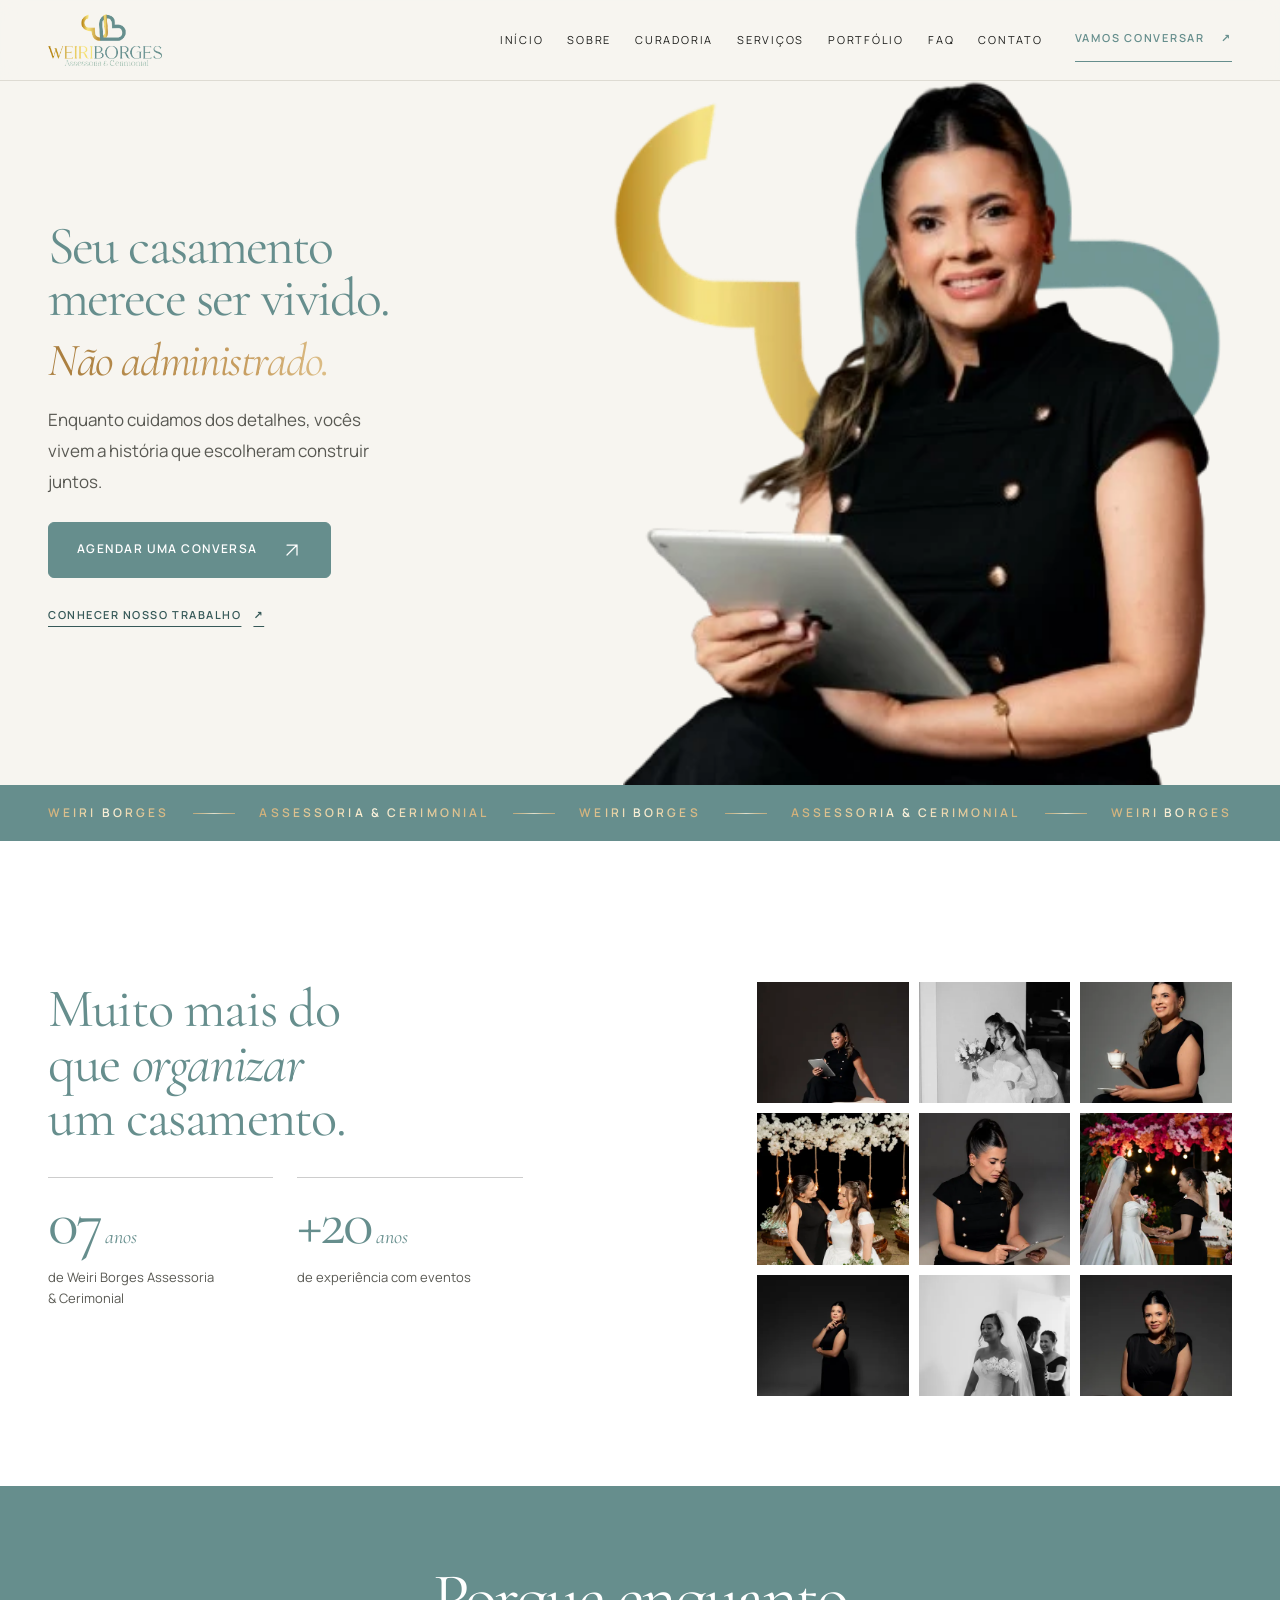
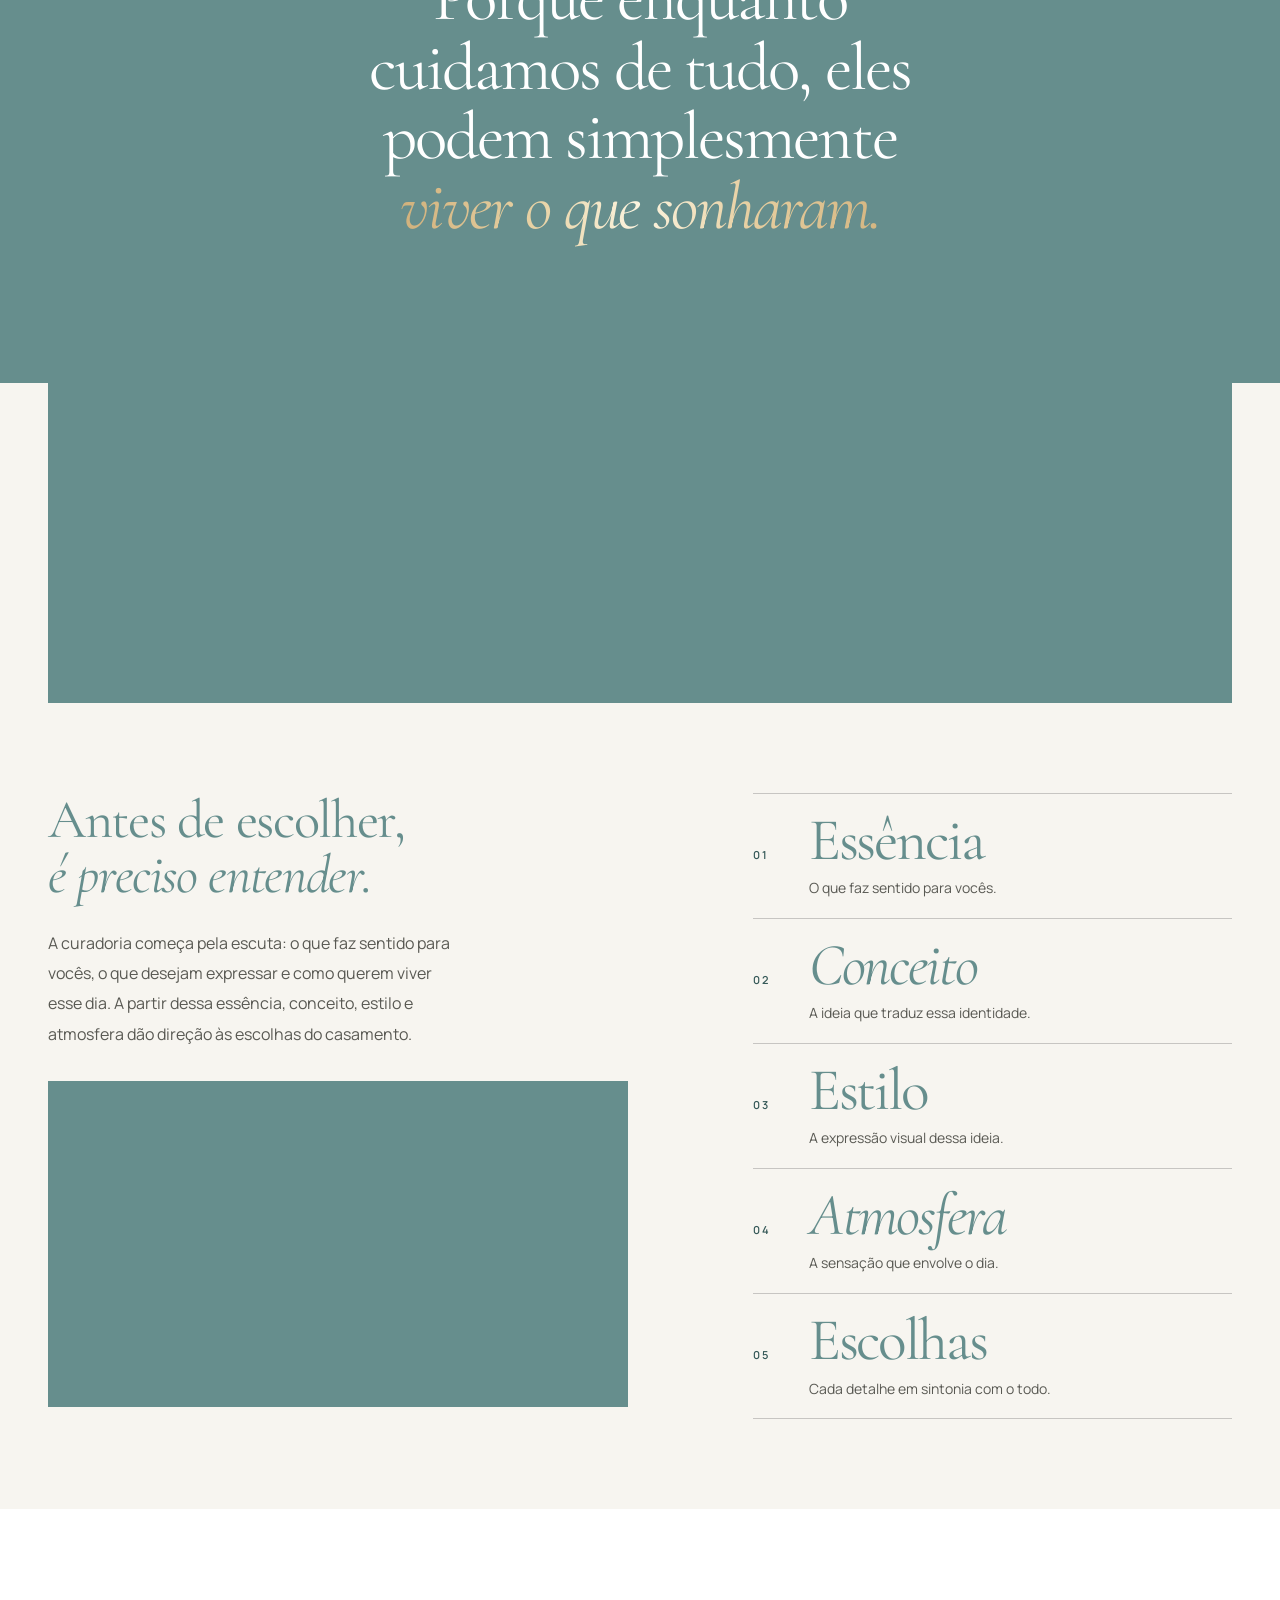
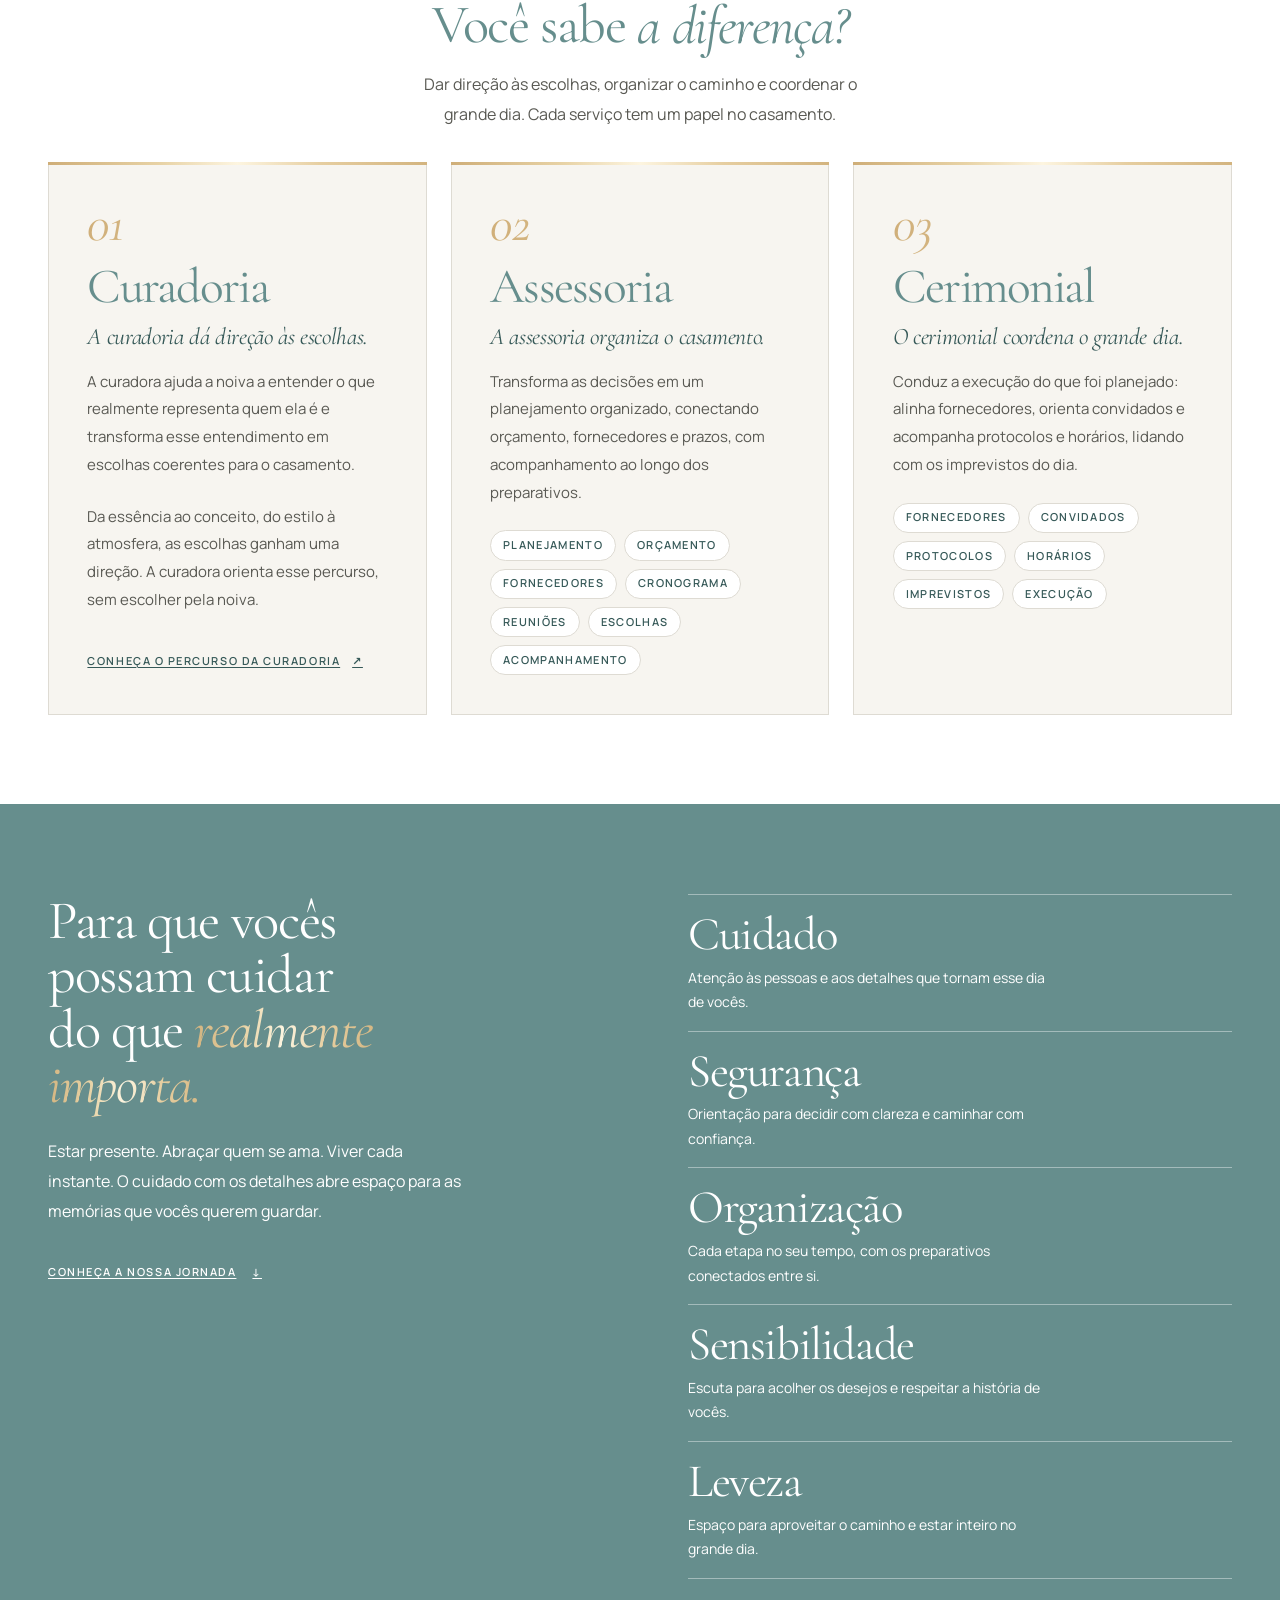
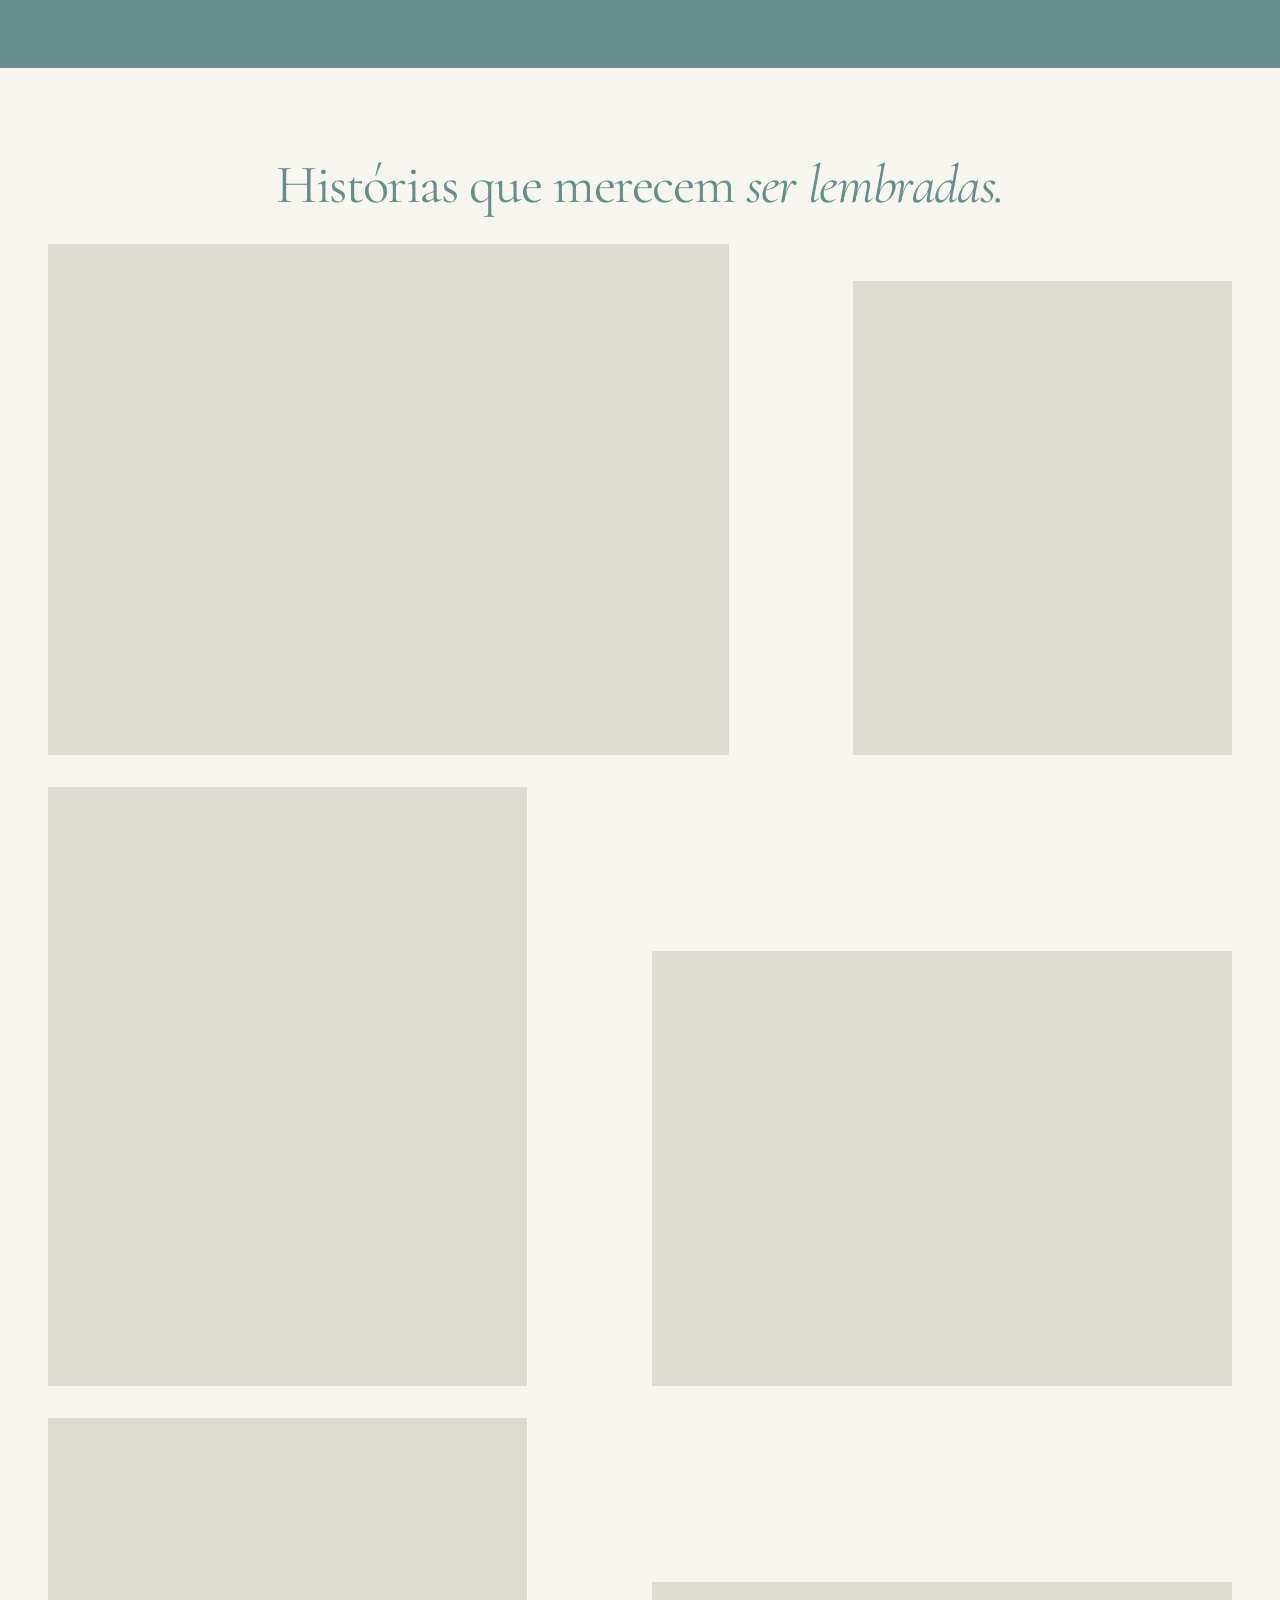
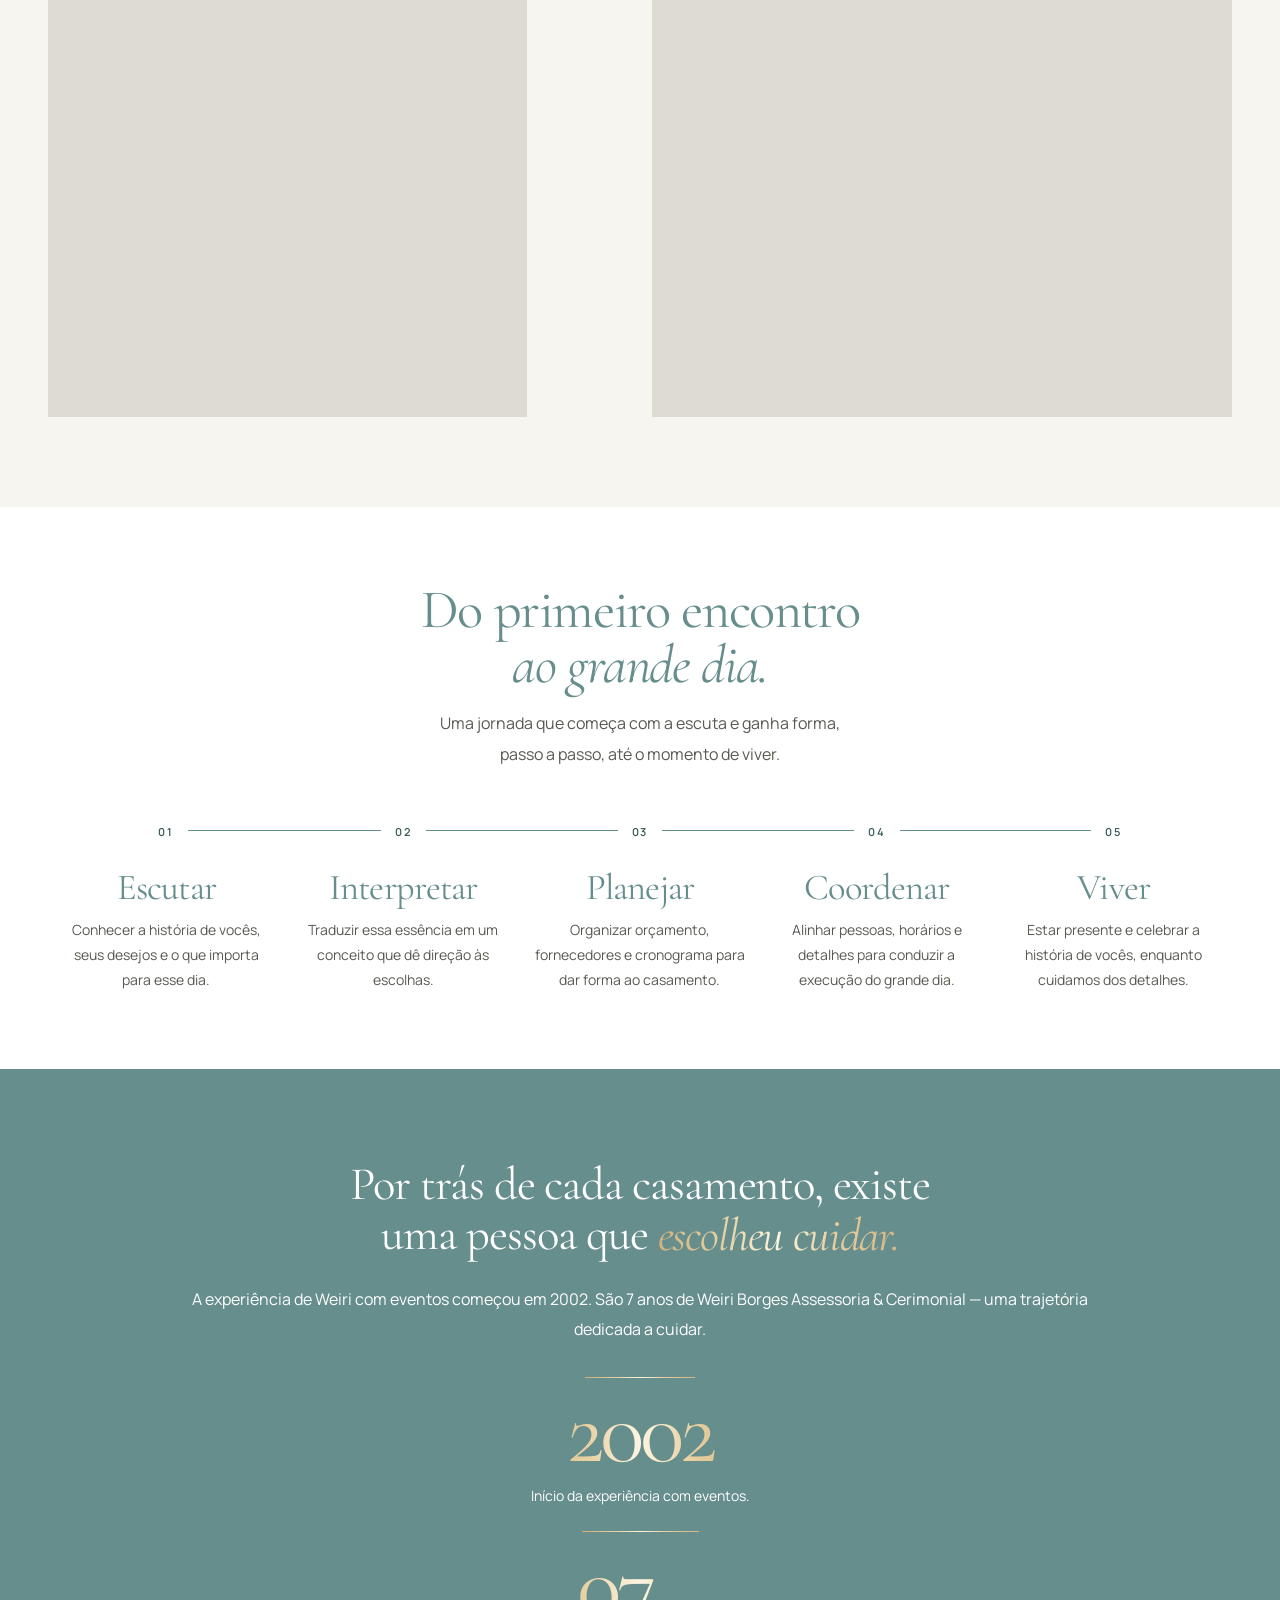
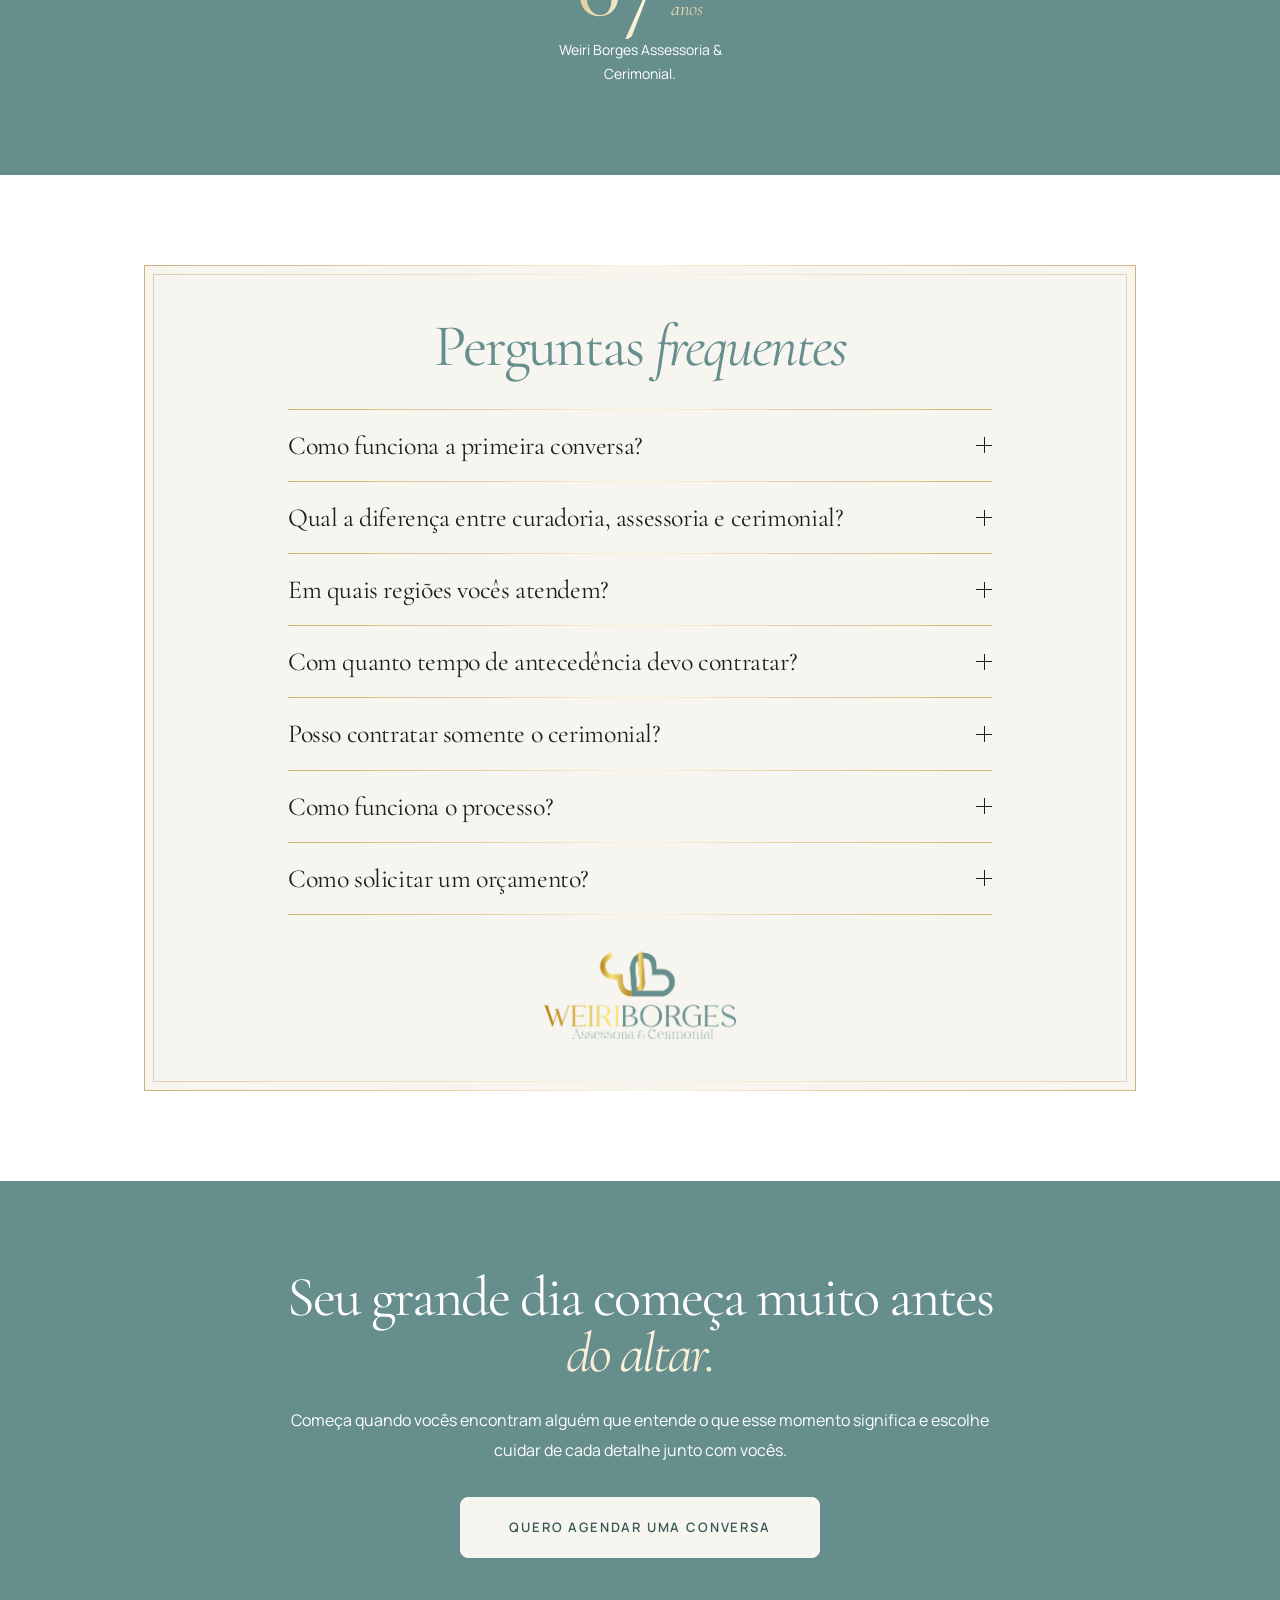
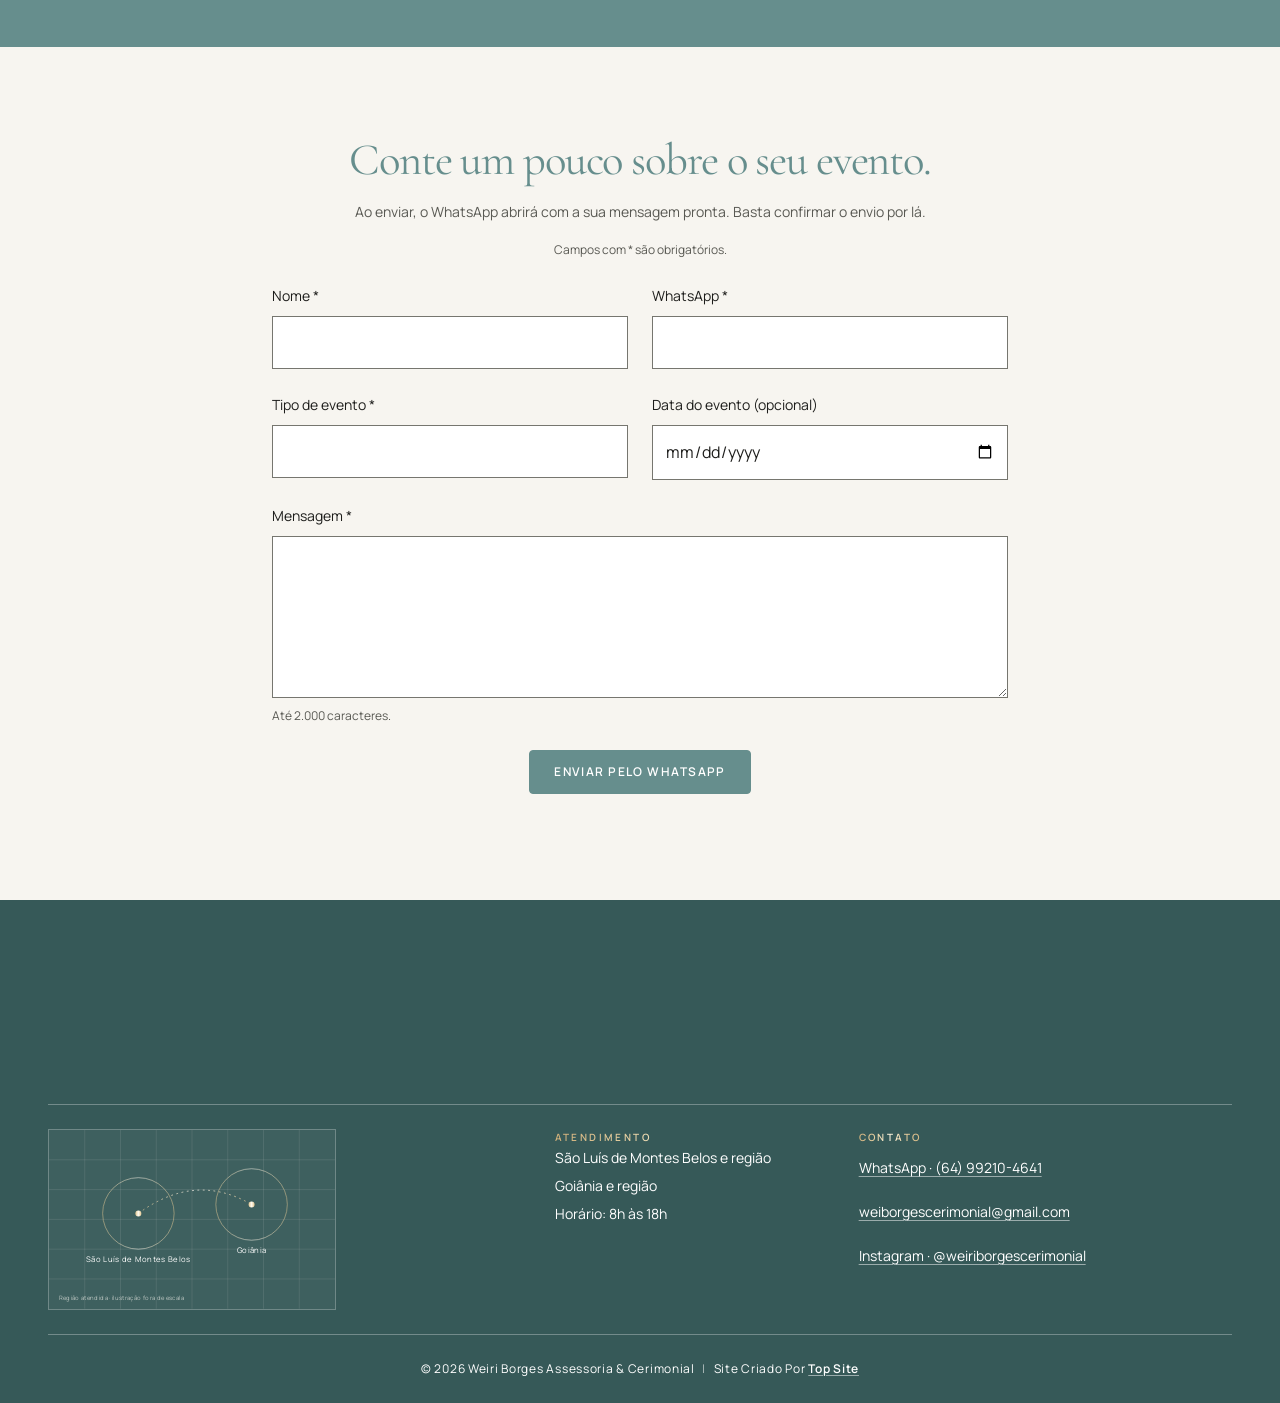
==== commit 5cbb39d7: "Logos e fotos definitivas, WhatsApp, destaque Ao vivo e painel /admin/ - Logotipos e fotografias def" ====
--- a/index.html
+++ b/index.html
@@ -4,7 +4,7 @@
     <meta charset="utf-8">
     <meta name="viewport" content="width=device-width, initial-scale=1">
     <!-- Em produção, enviar a CSP também como cabeçalho HTTP, com frame-ancestors. -->
-    <meta http-equiv="Content-Security-Policy" content="default-src 'none'; script-src 'self' 'sha256-fjDr2vrMod+LFFX9HlAzdVS/WDwVw+07oJZv8yOPRwo='; style-src 'self'; img-src 'self'; font-src 'self'; connect-src 'none'; object-src 'none'; base-uri 'none'; form-action 'none'">
+    <meta http-equiv="Content-Security-Policy" content="default-src 'none'; script-src 'self' 'sha256-fjDr2vrMod+LFFX9HlAzdVS/WDwVw+07oJZv8yOPRwo='; style-src 'self'; img-src 'self'; font-src 'self'; connect-src https://*.supabase.co; object-src 'none'; base-uri 'none'; form-action 'none'">
     <title>Weiri Borges | Assessoria, Cerimonial e Curadoria para Noivas</title>
     <meta name="description" content="Assessoria, cerimonial e curadoria para casamentos em São Luís de Montes Belos, Goiânia e região. Conheça a Weiri Borges e agende uma conversa.">
     <!-- Pré-publicação: liberar indexação somente após revisar as pendências. -->
@@ -36,16 +36,19 @@
     <link rel="preload" href="assets/fonts/cormorant-regular.ttf" as="font" type="font/ttf" crossorigin>
     <link rel="preload" href="assets/fonts/manrope-regular.ttf" as="font" type="font/ttf" crossorigin>
     <link rel="stylesheet" href="css/style.css">
+    <script src="js/config.js" defer></script>
     <script src="js/script.js" defer></script>
+    <script src="js/live.js" defer></script>
   </head>
   <body>
     <a class="skip-link" href="#conteudo">Pular para o conteúdo</a>
     <header class="site-header">
       <div class="container header-layout">
-        <!-- Assinatura tipográfica provisória: substituir pelo logo oficial aprovado. -->
-        <a class="brand" href="#inicio" aria-label="Weiri Borges — início">
-          <span class="brand__name">Weiri Borges</span>
-          <span class="brand__descriptor">Assessoria &amp; Cerimonial</span>
+        <a class="brand" href="#inicio" aria-label="Weiri Borges Assessoria &amp; Cerimonial — início">
+          <picture>
+            <source srcset="assets/images/web/logo1.webp" type="image/webp">
+            <img class="brand__logo" src="assets/images/web/logo1.png" width="393" height="180" alt="" decoding="async">
+          </picture>
         </a>
         <button class="menu-toggle" type="button" aria-expanded="false" aria-controls="navegacao-principal" hidden>
           <span>Menu</span>
@@ -61,7 +64,7 @@
             <li><a href="#faq">FAQ</a></li>
             <li><a href="#contato">Contato</a></li>
           </ul>
-          <a class="header-cta" href="#contato">Vamos conversar <span aria-hidden="true">↗</span></a>
+          <a class="header-cta" href="https://wa.me/5564992104641?text=Ol%C3%A1%2C%20Weiri!%20Vim%20pelo%20site%20e%20gostaria%20de%20conversar%20sobre%20o%20meu%20evento." data-whatsapp="Olá, Weiri! Vim pelo site e gostaria de conversar sobre o meu evento." target="_blank" rel="noopener noreferrer">Vamos conversar <span aria-hidden="true">↗</span><span class="visually-hidden"> pelo WhatsApp (abre em nova aba)</span></a>
         </nav>
       </div>
     </header>
@@ -69,6 +72,16 @@
       <section id="inicio" class="hero" aria-labelledby="inicio-titulo">
         <div class="container hero__layout">
           <div class="hero__content">
+            <!-- Transmissão ao vivo: preenchida por js/live.js a partir do Supabase.
+                 Permanece oculta sem transmissão ativa, sem JavaScript ou em caso de falha. -->
+            <aside class="hero-live" aria-label="Transmissão ao vivo" hidden>
+              <p class="hero-live__badge"><span class="hero-live__dot" aria-hidden="true"></span>Ao vivo</p>
+              <div class="hero-live__body">
+                <p class="hero-live__title"></p>
+                <p class="hero-live__text"></p>
+              </div>
+              <a class="hero-live__link" href="#inicio" target="_blank" rel="noopener noreferrer"><span class="hero-live__label"></span> <span aria-hidden="true">↗</span><span class="visually-hidden"> (abre em nova aba)</span></a>
+            </aside>
             <h1 id="inicio-titulo">
               <span class="hero__line">Seu casamento</span>
               <span class="hero__line">merece ser</span>
@@ -77,21 +90,22 @@
             </h1>
             <p class="hero__description">Enquanto cuidamos dos detalhes, vocês vivem a história que escolheram construir juntos.</p>
             <div class="hero__actions">
-              <a class="button hero__primary" href="#contato">
+              <a class="button hero__primary" href="https://wa.me/5564992104641?text=Ol%C3%A1%2C%20Weiri!%20Gostaria%20de%20agendar%20uma%20conversa%20sobre%20o%20meu%20evento." data-whatsapp="Olá, Weiri! Gostaria de agendar uma conversa sobre o meu evento." target="_blank" rel="noopener noreferrer">
                 <span class="button__label">Agendar uma conversa</span>
                 <img class="icon" src="assets/icons/arrow-up-right.svg" width="20" height="20" alt="" aria-hidden="true">
+                <span class="visually-hidden"> pelo WhatsApp (abre em nova aba)</span>
               </a>
               <a class="hero__secondary" href="#portfolio">Conhecer nosso trabalho <span aria-hidden="true">↗</span></a>
             </div>
           </div>
           <div class="hero__media">
             <picture class="hero__logo">
-              <source srcset="assets/images/logofake.webp" type="image/webp">
-              <img src="assets/images/logofake.png" width="2160" height="1904" alt="" aria-hidden="true" decoding="async">
+              <source srcset="assets/images/web/logobanner.webp" type="image/webp">
+              <img src="assets/images/web/logobanner.png" width="374" height="227" alt="" aria-hidden="true" decoding="async">
             </picture>
             <picture class="hero__photo">
-              <source type="image/webp" srcset="assets/images/weiri-700.webp 700w, assets/images/weiri-1200.webp 1200w" sizes="(min-width: 64rem) 40vw, 80vw">
-              <img class="hero__image" src="assets/images/weiri.png" width="1800" height="2700" alt="Retrato de Weiri Borges, sorrindo, de braços cruzados, com camisa azul." fetchpriority="high" decoding="async">
+              <source srcset="assets/images/web/weiribanner.webp" type="image/webp">
+              <img class="hero__image" src="assets/images/web/weiribanner.png" width="336" height="403" alt="Retrato de Weiri Borges, sorrindo, com vestido preto e um tablet nas mãos." fetchpriority="high" decoding="async">
             </picture>
           </div>
         </div>
@@ -118,67 +132,61 @@
               </div>
             </dl>
           </div>
-          <!-- Galeria: 12 fotografias em 4 fileiras de 3. Trocar as imagens ilustrativas e os espaços reservados pelas fotos aprovadas. -->
+          <!-- Galeria: 9 fotografias em 3 fileiras de 3 (assets/images/web/galeria-01 a 09). -->
           <div class="gallery">
               <figure class="gallery__item gallery__item--1">
                 <picture>
-                  <source srcset="assets/images/hero-placeholder.webp" type="image/webp">
-                  <img class="gallery__img gallery__img--a" src="assets/images/hero-placeholder.jpg" width="1200" height="801" alt="Imagem ilustrativa de uma mesa de recepção com flores brancas, taças verdes e cadeiras escuras." loading="lazy" decoding="async">
+                  <source type="image/webp" srcset="assets/images/web/galeria-01-400.webp 400w, assets/images/web/galeria-01-800.webp 800w" sizes="(min-width: 1025px) 14vw, (min-width: 48rem) 31vw, 24vw">
+                  <img class="gallery__img" src="assets/images/web/galeria-01-800.jpg" srcset="assets/images/web/galeria-01-400.jpg 400w, assets/images/web/galeria-01-800.jpg 800w" sizes="(min-width: 1025px) 14vw, (min-width: 48rem) 31vw, 24vw" width="800" height="1200" alt="Weiri Borges sentada, consultando um tablet." loading="lazy" decoding="async">
                 </picture>
               </figure>
               <figure class="gallery__item gallery__item--2">
-                <!-- Substituir por a fotografia definitiva 02: manter a proporção e criar a versão WebP. -->
-                <img class="gallery__img" src="assets/images/galeria/02.svg" width="800" height="800" alt="Espaço reservado para a fotografia 02 da galeria." loading="lazy" decoding="async">
+                <picture>
+                  <source type="image/webp" srcset="assets/images/web/galeria-02-400.webp 400w, assets/images/web/galeria-02-800.webp 800w" sizes="(min-width: 1025px) 14vw, (min-width: 48rem) 31vw, 24vw">
+                  <img class="gallery__img" src="assets/images/web/galeria-02-800.jpg" srcset="assets/images/web/galeria-02-400.jpg 400w, assets/images/web/galeria-02-800.jpg 800w" sizes="(min-width: 1025px) 14vw, (min-width: 48rem) 31vw, 24vw" width="800" height="1201" alt="Fotografia em preto e branco de Weiri Borges ajudando a noiva com o vestido." loading="lazy" decoding="async">
+                </picture>
               </figure>
               <figure class="gallery__item gallery__item--3">
                 <picture>
-                  <source srcset="assets/images/sobre-placeholder.webp" type="image/webp">
-                  <img class="gallery__img gallery__img--a" src="assets/images/sobre-placeholder.jpg" width="1000" height="1500" alt="Imagem ilustrativa de mesas posta ao ar livre, com flores brancas e taças verdes entre as árvores." loading="lazy" decoding="async">
+                  <source type="image/webp" srcset="assets/images/web/galeria-03-400.webp 400w, assets/images/web/galeria-03-800.webp 800w" sizes="(min-width: 1025px) 14vw, (min-width: 48rem) 31vw, 24vw">
+                  <img class="gallery__img" src="assets/images/web/galeria-03-800.jpg" srcset="assets/images/web/galeria-03-400.jpg 400w, assets/images/web/galeria-03-800.jpg 800w" sizes="(min-width: 1025px) 14vw, (min-width: 48rem) 31vw, 24vw" width="800" height="1201" alt="Detalhe de mesa com xícara, caderno de planejamento, celular e tablet." loading="lazy" decoding="async">
                 </picture>
               </figure>
               <figure class="gallery__item gallery__item--4">
-                <!-- Substituir por a fotografia definitiva 04: manter a proporção e criar a versão WebP. -->
-                <img class="gallery__img" src="assets/images/galeria/04.svg" width="800" height="800" alt="Espaço reservado para a fotografia 04 da galeria." loading="lazy" decoding="async">
+                <picture>
+                  <source type="image/webp" srcset="assets/images/web/galeria-04-400.webp 400w, assets/images/web/galeria-04-800.webp 800w" sizes="(min-width: 1025px) 14vw, (min-width: 48rem) 31vw, 24vw">
+                  <img class="gallery__img" src="assets/images/web/galeria-04-800.jpg" srcset="assets/images/web/galeria-04-400.jpg 400w, assets/images/web/galeria-04-800.jpg 800w" sizes="(min-width: 1025px) 14vw, (min-width: 48rem) 31vw, 24vw" width="800" height="1200" alt="Weiri Borges e a noiva sorrindo uma para a outra sob arranjo de flores brancas." loading="lazy" decoding="async">
+                </picture>
               </figure>
               <figure class="gallery__item gallery__item--5">
                 <picture>
-                  <source srcset="assets/images/hero-placeholder.webp" type="image/webp">
-                  <img class="gallery__img gallery__img--b" src="assets/images/hero-placeholder.jpg" width="1200" height="801" alt="Imagem ilustrativa: detalhe de taças verdes e flores brancas sobre a mesa." loading="lazy" decoding="async">
+                  <source type="image/webp" srcset="assets/images/web/galeria-05-400.webp 400w, assets/images/web/galeria-05-800.webp 800w" sizes="(min-width: 1025px) 14vw, (min-width: 48rem) 31vw, 24vw">
+                  <img class="gallery__img" src="assets/images/web/galeria-05-800.jpg" srcset="assets/images/web/galeria-05-400.jpg 400w, assets/images/web/galeria-05-800.jpg 800w" sizes="(min-width: 1025px) 14vw, (min-width: 48rem) 31vw, 24vw" width="800" height="1200" alt="Weiri Borges sentada, concentrada no tablet." loading="lazy" decoding="async">
                 </picture>
               </figure>
               <figure class="gallery__item gallery__item--6">
-                <!-- Substituir por a fotografia definitiva 06: manter a proporção e criar a versão WebP. -->
-                <img class="gallery__img" src="assets/images/galeria/06.svg" width="800" height="800" alt="Espaço reservado para a fotografia 06 da galeria." loading="lazy" decoding="async">
+                <picture>
+                  <source type="image/webp" srcset="assets/images/web/galeria-06-400.webp 400w, assets/images/web/galeria-06-800.webp 800w" sizes="(min-width: 1025px) 14vw, (min-width: 48rem) 31vw, 24vw">
+                  <img class="gallery__img" src="assets/images/web/galeria-06-800.jpg" srcset="assets/images/web/galeria-06-400.jpg 400w, assets/images/web/galeria-06-800.jpg 800w" sizes="(min-width: 1025px) 14vw, (min-width: 48rem) 31vw, 24vw" width="800" height="1200" alt="A noiva e Weiri Borges de mãos dadas diante do bolo e de flores coloridas." loading="lazy" decoding="async">
+                </picture>
               </figure>
               <figure class="gallery__item gallery__item--7">
                 <picture>
-                  <source srcset="assets/images/sobre-placeholder.webp" type="image/webp">
-                  <img class="gallery__img gallery__img--b" src="assets/images/sobre-placeholder.jpg" width="1000" height="1500" alt="Imagem ilustrativa: mesa posta com pratos de palha, taças verdes e um marcador de mesa dourado." loading="lazy" decoding="async">
+                  <source type="image/webp" srcset="assets/images/web/galeria-07-400.webp 400w, assets/images/web/galeria-07-800.webp 800w" sizes="(min-width: 1025px) 14vw, (min-width: 48rem) 31vw, 24vw">
+                  <img class="gallery__img" src="assets/images/web/galeria-07-800.jpg" srcset="assets/images/web/galeria-07-400.jpg 400w, assets/images/web/galeria-07-800.jpg 800w" sizes="(min-width: 1025px) 14vw, (min-width: 48rem) 31vw, 24vw" width="800" height="1200" alt="Retrato de corpo inteiro de Weiri Borges em vestido preto." loading="lazy" decoding="async">
                 </picture>
               </figure>
               <figure class="gallery__item gallery__item--8">
-                <!-- Substituir por a fotografia definitiva 08: manter a proporção e criar a versão WebP. -->
-                <img class="gallery__img" src="assets/images/galeria/08.svg" width="800" height="800" alt="Espaço reservado para a fotografia 08 da galeria." loading="lazy" decoding="async">
+                <picture>
+                  <source type="image/webp" srcset="assets/images/web/galeria-08-400.webp 400w, assets/images/web/galeria-08-800.webp 800w" sizes="(min-width: 1025px) 14vw, (min-width: 48rem) 31vw, 24vw">
+                  <img class="gallery__img" src="assets/images/web/galeria-08-800.jpg" srcset="assets/images/web/galeria-08-400.jpg 400w, assets/images/web/galeria-08-800.jpg 800w" sizes="(min-width: 1025px) 14vw, (min-width: 48rem) 31vw, 24vw" width="800" height="1200" alt="Fotografia em preto e branco da noiva com o noivo e Weiri Borges ao fundo." loading="lazy" decoding="async">
+                </picture>
               </figure>
               <figure class="gallery__item gallery__item--9">
                 <picture>
-                  <source srcset="assets/images/hero-placeholder.webp" type="image/webp">
-                  <img class="gallery__img gallery__img--c" src="assets/images/hero-placeholder.jpg" width="1200" height="801" alt="Imagem ilustrativa: cadeiras escuras e mesa redonda em recepção ao ar livre." loading="lazy" decoding="async">
-                </picture>
-              </figure>
-              <figure class="gallery__item gallery__item--10">
-                <!-- Substituir por a fotografia definitiva 10: manter a proporção e criar a versão WebP. -->
-                <img class="gallery__img" src="assets/images/galeria/10.svg" width="800" height="800" alt="Espaço reservado para a fotografia 10 da galeria." loading="lazy" decoding="async">
-              </figure>
-              <figure class="gallery__item gallery__item--11">
-                <picture>
-                  <source srcset="assets/images/sobre-placeholder.webp" type="image/webp">
-                  <img class="gallery__img gallery__img--c" src="assets/images/sobre-placeholder.jpg" width="1000" height="1500" alt="Imagem ilustrativa: recepção ao ar livre com luz natural e luzes penduradas." loading="lazy" decoding="async">
-                </picture>
-              </figure>
-              <figure class="gallery__item gallery__item--12">
-                <!-- Substituir por a fotografia definitiva 12: manter a proporção e criar a versão WebP. -->
-                <img class="gallery__img" src="assets/images/galeria/12.svg" width="800" height="800" alt="Espaço reservado para a fotografia 12 da galeria." loading="lazy" decoding="async">
+                  <source type="image/webp" srcset="assets/images/web/galeria-09-400.webp 400w, assets/images/web/galeria-09-800.webp 800w" sizes="(min-width: 1025px) 14vw, (min-width: 48rem) 31vw, 24vw">
+                  <img class="gallery__img" src="assets/images/web/galeria-09-800.jpg" srcset="assets/images/web/galeria-09-400.jpg 400w, assets/images/web/galeria-09-800.jpg 800w" sizes="(min-width: 1025px) 14vw, (min-width: 48rem) 31vw, 24vw" width="800" height="1201" alt="Retrato de Weiri Borges sentada, sorrindo." loading="lazy" decoding="async">
+                </picture>
               </figure>
           </div>
         </div>
@@ -191,8 +199,10 @@
       </section>
 
       <figure class="panorama panorama--table">
-        <picture><source srcset="assets/images/sobre-placeholder.webp" type="image/webp"><img src="assets/images/sobre-placeholder.jpg" width="1000" height="1500" loading="lazy" decoding="async" alt="Imagem ilustrativa: detalhe de taças verdes, flores brancas e pratos sobre uma mesa posta."></picture>
-        <figcaption class="panorama__caption"><span>Imagem ilustrativa</span> <a href="https://www.pexels.com/photo/wedding-table-decoration-19870036/" target="_blank" rel="noopener noreferrer">Jonathan Borba / Pexels<span class="visually-hidden"> (abre em nova aba)</span></a></figcaption>
+        <picture>
+          <source type="image/webp" srcset="assets/images/web/cuidado-800.webp 800w, assets/images/web/cuidado-1600.webp 1600w" sizes="100vw">
+          <img src="assets/images/web/cuidado-1600.jpg" srcset="assets/images/web/cuidado-800.jpg 800w, assets/images/web/cuidado-1600.jpg 1600w" sizes="100vw" width="1600" height="717" loading="lazy" decoding="async" alt="Weiri Borges entre uma convidada de vestido branco e o noivo, em cenário com flores brancas.">
+        </picture>
       </figure>
 
       <section id="curadoria" class="section curation" aria-labelledby="curadoria-titulo">
@@ -201,7 +211,10 @@
             <h2 id="curadoria-titulo">Antes de escolher, <em>é preciso entender.</em></h2>
             <p class="curation__description">A curadoria começa pela escuta: o que faz sentido para vocês, o que desejam expressar e como querem viver esse dia. A partir dessa essência, conceito, estilo e atmosfera dão direção às escolhas do casamento.</p>
             <figure class="curation__figure">
-              <picture><source srcset="assets/images/hero-placeholder.webp" type="image/webp"><img src="assets/images/hero-placeholder.jpg" width="1200" height="801" loading="lazy" decoding="async" alt="Imagem ilustrativa: close de flores brancas e taças verdes sobre uma mesa."></picture>
+              <picture>
+                <source type="image/webp" srcset="assets/images/web/escolha-700.webp 700w, assets/images/web/escolha-1400.webp 1400w" sizes="(min-width: 64rem) 46vw, 100vw">
+                <img src="assets/images/web/escolha-1400.jpg" srcset="assets/images/web/escolha-700.jpg 700w, assets/images/web/escolha-1400.jpg 1400w" sizes="(min-width: 64rem) 46vw, 100vw" width="1400" height="2100" loading="lazy" decoding="async" alt="Weiri Borges à mesa com caderno de planejamento, xícara, tablet e celular.">
+              </picture>
             </figure>
           </div>
           <ol class="curation__path" aria-label="O percurso da curadoria" role="list">
@@ -288,72 +301,43 @@
           <div class="portfolio__intro">
             <h2 id="portfolio-titulo">Histórias que merecem <em>ser lembradas.</em></h2>
           </div>
-          <!-- Ativar os sources somente após adicionar os arquivos reais.
-               Manter a mesma proporção em AVIF, WebP e no fallback. -->
+          <!-- Portfólio: 6 fotografias (assets/images/portfolio/10–16, sem a 14). -->
           <div class="portfolio__gallery">
             <figure class="portfolio__item portfolio__item--1">
               <picture class="portfolio__frame">
-                <!-- <source srcset="assets/images/portfolio/01.avif" type="image/avif"> -->
-                <!-- <source srcset="assets/images/portfolio/01.webp" type="image/webp"> -->
-                <img src="assets/images/portfolio/01.svg" alt="Espaço reservado para fotografia do encontro do casal. Placeholder, não é uma imagem de evento real." width="900" height="1125" loading="lazy" decoding="async">
-              </picture>
-              <figcaption><span>01 — O encontro</span><span>Imagem provisória</span></figcaption>
+                <source type="image/webp" srcset="assets/images/web/portfolio-10-800.webp 800w, assets/images/web/portfolio-10-1600.webp 1365w" sizes="(min-width: 48rem) 60vw, 100vw">
+                <img src="assets/images/web/portfolio-10-1600.jpg" srcset="assets/images/web/portfolio-10-800.jpg 800w, assets/images/web/portfolio-10-1600.jpg 1365w" sizes="(min-width: 48rem) 60vw, 100vw" alt="Weiri Borges ajeita o vestido da noiva ao ar livre, antes da cerimônia." width="1365" height="2048" loading="lazy" decoding="async">
+              </picture>
             </figure>
             <figure class="portfolio__item portfolio__item--2">
               <picture class="portfolio__frame">
-                <!-- <source srcset="assets/images/portfolio/02.avif" type="image/avif"> -->
-                <!-- <source srcset="assets/images/portfolio/02.webp" type="image/webp"> -->
-                <img src="assets/images/portfolio/02.svg" alt="Espaço reservado para fotografia dos detalhes do casamento. Placeholder, não é uma imagem de evento real." width="640" height="640" loading="lazy" decoding="async">
-              </picture>
-              <figcaption><span>02 — Os detalhes</span><span>Imagem provisória</span></figcaption>
+                <source type="image/webp" srcset="assets/images/web/portfolio-11-800.webp 800w, assets/images/web/portfolio-11-1600.webp 1066w" sizes="(min-width: 48rem) 60vw, 100vw">
+                <img src="assets/images/web/portfolio-11-1600.jpg" srcset="assets/images/web/portfolio-11-800.jpg 800w, assets/images/web/portfolio-11-1600.jpg 1066w" sizes="(min-width: 48rem) 60vw, 100vw" alt="Fotografia em preto e branco de Weiri Borges ajudando a noiva com o vestido." width="1066" height="1600" loading="lazy" decoding="async">
+              </picture>
             </figure>
             <figure class="portfolio__item portfolio__item--3">
               <picture class="portfolio__frame">
-                <!-- <source srcset="assets/images/portfolio/03.avif" type="image/avif"> -->
-                <!-- <source srcset="assets/images/portfolio/03.webp" type="image/webp"> -->
-                <img src="assets/images/portfolio/03.svg" alt="Espaço reservado para fotografia da atmosfera da celebração. Placeholder, não é uma imagem de evento real." width="1200" height="750" loading="lazy" decoding="async">
-              </picture>
-              <figcaption><span>03 — A atmosfera</span><span>Imagem provisória</span></figcaption>
+                <source type="image/webp" srcset="assets/images/web/portfolio-12-800.webp 800w, assets/images/web/portfolio-12-1600.webp 1600w" sizes="(min-width: 48rem) 60vw, 100vw">
+                <img src="assets/images/web/portfolio-12-1600.jpg" srcset="assets/images/web/portfolio-12-800.jpg 800w, assets/images/web/portfolio-12-1600.jpg 1600w" sizes="(min-width: 48rem) 60vw, 100vw" alt="Weiri Borges e a noiva sorrindo uma para a outra sob arranjo de flores brancas." width="1600" height="2400" loading="lazy" decoding="async">
+              </picture>
             </figure>
             <figure class="portfolio__item portfolio__item--4">
               <picture class="portfolio__frame">
-                <!-- <source srcset="assets/images/portfolio/04.avif" type="image/avif"> -->
-                <!-- <source srcset="assets/images/portfolio/04.webp" type="image/webp"> -->
-                <img src="assets/images/portfolio/04.svg" alt="Espaço reservado para fotografia dos preparativos. Placeholder, não é uma imagem de evento real." width="640" height="800" loading="lazy" decoding="async">
-              </picture>
-              <figcaption><span>04 — Os preparativos</span><span>Imagem provisória</span></figcaption>
+                <source type="image/webp" srcset="assets/images/web/portfolio-13-800.webp 800w, assets/images/web/portfolio-13-1600.webp 1600w" sizes="(min-width: 48rem) 60vw, 100vw">
+                <img src="assets/images/web/portfolio-13-1600.jpg" srcset="assets/images/web/portfolio-13-800.jpg 800w, assets/images/web/portfolio-13-1600.jpg 1600w" sizes="(min-width: 48rem) 60vw, 100vw" alt="A noiva e Weiri Borges de mãos dadas diante do bolo e de flores coloridas." width="1600" height="2401" loading="lazy" decoding="async">
+              </picture>
             </figure>
             <figure class="portfolio__item portfolio__item--5">
               <picture class="portfolio__frame">
-                <!-- <source srcset="assets/images/portfolio/05.avif" type="image/avif"> -->
-                <!-- <source srcset="assets/images/portfolio/05.webp" type="image/webp"> -->
-                <img src="assets/images/portfolio/05.svg" alt="Espaço reservado para fotografia da cerimônia. Placeholder, não é uma imagem de evento real." width="900" height="1200" loading="lazy" decoding="async">
-              </picture>
-              <figcaption><span>05 — A cerimônia</span><span>Imagem provisória</span></figcaption>
+                <source type="image/webp" srcset="assets/images/web/portfolio-15-800.webp 800w, assets/images/web/portfolio-15-1600.webp 1600w" sizes="(min-width: 48rem) 60vw, 100vw">
+                <img src="assets/images/web/portfolio-15-1600.jpg" srcset="assets/images/web/portfolio-15-800.jpg 800w, assets/images/web/portfolio-15-1600.jpg 1600w" sizes="(min-width: 48rem) 60vw, 100vw" alt="Fotografia em preto e branco da noiva com o noivo e Weiri Borges ao fundo." width="1600" height="2400" loading="lazy" decoding="async">
+              </picture>
             </figure>
             <figure class="portfolio__item portfolio__item--6">
               <picture class="portfolio__frame">
-                <!-- <source srcset="assets/images/portfolio/06.avif" type="image/avif"> -->
-                <!-- <source srcset="assets/images/portfolio/06.webp" type="image/webp"> -->
-                <img src="assets/images/portfolio/06.svg" alt="Espaço reservado para fotografia dos afetos entre os convidados. Placeholder, não é uma imagem de evento real." width="900" height="600" loading="lazy" decoding="async">
-              </picture>
-              <figcaption><span>06 — Os afetos</span><span>Imagem provisória</span></figcaption>
-            </figure>
-            <figure class="portfolio__item portfolio__item--7">
-              <picture class="portfolio__frame">
-                <!-- <source srcset="assets/images/portfolio/07.avif" type="image/avif"> -->
-                <!-- <source srcset="assets/images/portfolio/07.webp" type="image/webp"> -->
-                <img src="assets/images/portfolio/07.svg" alt="Espaço reservado para fotografia da celebração. Placeholder, não é uma imagem de evento real." width="640" height="800" loading="lazy" decoding="async">
-              </picture>
-              <figcaption><span>07 — A celebração</span><span>Imagem provisória</span></figcaption>
-            </figure>
-            <figure class="portfolio__item portfolio__item--8">
-              <picture class="portfolio__frame">
-                <!-- <source srcset="assets/images/portfolio/08.avif" type="image/avif"> -->
-                <!-- <source srcset="assets/images/portfolio/08.webp" type="image/webp"> -->
-                <img src="assets/images/portfolio/08.svg" alt="Espaço reservado para fotografia panorâmica de uma memória do casal. Placeholder, não é uma imagem de evento real." width="1200" height="750" loading="lazy" decoding="async">
-              </picture>
-              <figcaption><span>08 — A memória</span><span>Imagem provisória</span></figcaption>
+                <source type="image/webp" srcset="assets/images/web/portfolio-16-800.webp 800w, assets/images/web/portfolio-16-1600.webp 1600w" sizes="(min-width: 48rem) 60vw, 100vw">
+                <img src="assets/images/web/portfolio-16-1600.jpg" srcset="assets/images/web/portfolio-16-800.jpg 800w, assets/images/web/portfolio-16-1600.jpg 1600w" sizes="(min-width: 48rem) 60vw, 100vw" alt="Equipe de Weiri Borges cuidando da noiva sentada no gramado, à noite, entre luzes e flores." width="1600" height="2400" loading="lazy" decoding="async">
+              </picture>
             </figure>
           </div>
         </div>
@@ -392,10 +376,6 @@
 
       <section id="historia" class="section story" aria-labelledby="historia-titulo">
         <div class="container story__banner">
-          <picture class="story__logo">
-            <source srcset="assets/images/logofake2.webp" type="image/webp">
-            <img src="assets/images/logofake2.png" width="2160" height="1909" alt="Logotipo da Weiri Borges: flor de lótus estilizada." loading="lazy" decoding="async">
-          </picture>
           <h2 id="historia-titulo">Por trás de cada casamento, existe uma pessoa que <em>escolheu cuidar.</em></h2>
           <p class="story__text">A experiência de Weiri com eventos começou em 2002. São 7 anos de Weiri Borges Assessoria &amp; Cerimonial — uma trajetória dedicada a cuidar.</p>
           <dl class="story__milestones" aria-label="Marcos da trajetória">
@@ -465,7 +445,10 @@
               </div>
             </div>
             <!-- Trocar por uma versão reduzida do logo oficial quando estiver disponível. -->
-            <p class="signature faq__signature"><span>Weiri Borges</span><span>Assessoria &amp; Cerimonial</span></p>
+            <picture class="faq__signature">
+              <source srcset="assets/images/web/logo1.webp" type="image/webp">
+              <img src="assets/images/web/logo1.png" width="393" height="180" alt="Weiri Borges Assessoria &amp; Cerimonial" loading="lazy" decoding="async">
+            </picture>
           </div>
         </div>
       </section>
@@ -475,13 +458,13 @@
           <div class="container contact__inner">
             <h2 id="contato-titulo">Seu grande dia começa muito antes <em>do altar.</em></h2>
             <p class="contact__text">Começa quando vocês encontram alguém que entende o que esse momento significa e escolhe cuidar de cada detalhe junto com vocês.</p>
-            <a class="button contact__cta" href="https://wa.me/5564992104641?text=Ol%C3%A1%2C%20Weiri!%20Gostaria%20de%20agendar%20uma%20conversa%20sobre%20meu%20evento." target="_blank" rel="noopener noreferrer">QUERO AGENDAR UMA CONVERSA<span class="visually-hidden"> pelo WhatsApp (abre em nova aba)</span></a>
+            <a class="button contact__cta" href="https://wa.me/5564992104641?text=Ol%C3%A1%2C%20Weiri!%20Gostaria%20de%20agendar%20uma%20conversa%20sobre%20meu%20evento." data-whatsapp="Olá, Weiri! Gostaria de agendar uma conversa sobre meu evento." target="_blank" rel="noopener noreferrer">QUERO AGENDAR UMA CONVERSA<span class="visually-hidden"> pelo WhatsApp (abre em nova aba)</span></a>
           </div>
         </div>
         <div class="container contact__layout">
           <form id="formulario-contato" class="contact-form" method="post" aria-labelledby="formulario-titulo" aria-describedby="formulario-aviso">
               <h3 id="formulario-titulo">Conte um pouco sobre o seu evento.</h3>
-              <p id="formulario-aviso" class="contact-form__notice">Este formulário ainda não envia mensagens. Você pode validar os dados abaixo; para entrar em contato, use o WhatsApp.</p>
+              <p id="formulario-aviso" class="contact-form__notice">Ao enviar, o WhatsApp abrirá com a sua mensagem pronta. Basta confirmar o envio por lá.</p>
               <p class="contact-form__required">Campos com * são obrigatórios.</p>
               <!-- Habilitado somente após registrar o bloqueio do envio nativo. -->
               <fieldset id="contato-campos" disabled>
@@ -494,10 +477,10 @@
                   <div class="contact-field contact-field--full"><label for="mensagem">Mensagem <span aria-hidden="true">*</span></label><textarea id="mensagem" name="mensagem" rows="5" autocomplete="off" maxlength="2000" required aria-describedby="mensagem-ajuda mensagem-erro"></textarea><p id="mensagem-ajuda" class="contact-field__hint">Até 2.000 caracteres.</p><p id="mensagem-erro" class="contact-field__error"></p></div>
                 </div>
                 <div class="contact-form__honeypot" aria-hidden="true"><label for="website">Deixe este campo vazio</label><input id="website" name="website" type="text" tabindex="-1" autocomplete="off" maxlength="100"></div>
-                <button class="button contact-form__submit" type="submit"><span class="button__label">VALIDAR MENSAGEM</span></button>
+                <button class="button contact-form__submit" type="submit"><span class="button__label">ENVIAR PELO WHATSAPP</span><span class="visually-hidden"> (abre em nova aba)</span></button>
               </fieldset>
               <p id="formulario-status" class="contact-form__status" role="status" aria-live="polite" aria-atomic="true"></p>
-              <noscript><p>Ative o JavaScript para validar este formulário ou entre em contato pelo WhatsApp acima.</p></noscript>
+              <noscript><p>Ative o JavaScript para enviar este formulário ou entre em contato pelo WhatsApp acima.</p></noscript>
             </form>
         </div>
       </section>
@@ -506,10 +489,11 @@
       <div class="container footer-layout">
         <div class="footer-mark">
           <picture class="footer-logo">
-            <source srcset="assets/images/logofake2.webp" type="image/webp">
-            <img src="assets/images/logofake2.png" width="2160" height="1909" alt="Logotipo da Weiri Borges: flor de lótus estilizada." loading="lazy" decoding="async">
+            <source srcset="assets/images/web/logo2.webp" type="image/webp">
+            <img src="assets/images/web/logo2.png" width="438" height="200" alt="" loading="lazy" decoding="async">
           </picture>
-          <div>
+          <!-- O logo2 já traz nome e descritor; o texto fica só para leitores de tela. -->
+          <div class="visually-hidden">
             <p class="footer-brand">Weiri Borges</p>
             <p class="footer-descriptor">Assessoria &amp; Cerimonial</p>
           </div>
@@ -549,12 +533,12 @@
           </div>
           <nav class="footer-block footer-contact" aria-label="Canais de contato">
             <p class="footer-label">Contato</p>
-            <a href="https://wa.me/5564992104641?text=Ol%C3%A1%2C%20Weiri!%20Gostaria%20de%20agendar%20uma%20conversa%20sobre%20meu%20evento." target="_blank" rel="noopener noreferrer">WhatsApp · (64) 99210-4641<span class="visually-hidden"> (abre em nova aba)</span></a>
+            <a href="https://wa.me/5564992104641?text=Ol%C3%A1%2C%20gostaria%20de%20saber%20mais%20sobre%20os%20servi%C3%A7os%20de%20cerimonial." data-whatsapp="Olá, gostaria de saber mais sobre os serviços de cerimonial." target="_blank" rel="noopener noreferrer">WhatsApp · (64) 99210-4641<span class="visually-hidden"> (abre em nova aba)</span></a>
             <a href="mailto:weiborgescerimonial@gmail.com">weiborgescerimonial@gmail.com</a>
             <a href="https://www.instagram.com/weiriborgescerimonial/" target="_blank" rel="noopener noreferrer">Instagram · @weiriborgescerimonial<span class="visually-hidden"> (abre em nova aba)</span></a>
           </nav>
         </div>
-        <p class="footer-legal">© 2026 Weiri Borges Assessoria &amp; Cerimonial</p>
+        <p class="footer-legal">© 2026 Weiri Borges Assessoria &amp; Cerimonial <span class="footer-legal__sep" aria-hidden="true">|</span> <span class="footer-legal__credit">Site Criado Por <a href="https://topsitebr.com.br" target="_blank" rel="noopener noreferrer"><strong>Top Site</strong><span class="visually-hidden"> (abre em nova aba)</span></a></span></p>
       </div>
     </footer>
   </body>
--- a/css/style.css
+++ b/css/style.css
@@ -179,9 +179,9 @@
 }
 .site-header.is-scrolled { border-bottom-color: rgba(211, 180, 127, 0.6); }
 .header-layout { display: flex; align-items: center; justify-content: space-between; flex-wrap: wrap; gap: var(--space-4) var(--space-6); }
-.brand { display: inline-flex; flex-direction: column; color: var(--color-brand); text-decoration: none; }
-.brand__name { font-family: var(--font-heading); font-size: 1.75rem; line-height: 1; letter-spacing: -0.02em; }
-.brand__descriptor { margin-block-start: 0.3rem; font-size: 0.5625rem; font-weight: 600; letter-spacing: 0.24em; text-transform: uppercase; color: var(--color-action); }
+.brand { display: inline-flex; align-items: center; min-height: 2.75rem; color: var(--color-brand); text-decoration: none; }
+/* Logo do cabeçalho: altura fixa, largura proporcional; contain evita distorção se a largura for limitada. */
+.brand__logo { width: auto; height: clamp(2.75rem, 2.2rem + 1.4vw, 3.25rem); max-width: min(15rem, 60vw); object-fit: contain; object-position: left center; }
 .menu-toggle {
   display: inline-flex;
   align-items: center;
@@ -248,7 +248,29 @@
 .hero__logo { position: absolute; z-index: 0; left: 50%; top: 8%; width: min(112%, 40rem); transform: translateX(-50%); opacity: 0.92; pointer-events: none; }
 .hero__logo img { width: 100%; height: auto; }
 .hero__photo { position: relative; z-index: 1; }
-.hero__image { display: block; width: auto; max-width: 100%; height: clamp(22rem, 108vw, 30rem); }
+/* Largura proporcional à altura; se a largura for limitada, recorta as laterais e preserva o rosto no alto. */
+.hero__image { display: block; width: auto; max-width: 100%; height: clamp(22rem, 108vw, 30rem); object-fit: cover; object-position: 50% 15%; }
+
+/* Destaque "Ao vivo": oculto por padrão; js/live.js exibe somente com transmissão ativa e válida. */
+.hero-live { display: grid; grid-template-columns: minmax(0, 1fr); gap: var(--space-2); max-width: 32rem; margin-block-end: clamp(1.25rem, 2.5vw, 2rem); padding: 0.875rem 1.125rem; border: 1px solid var(--color-border); border-inline-start: 2px solid #d3b47f; background: rgba(255, 255, 255, 0.72); line-height: 1.5; }
+.hero-live__badge { display: inline-flex; align-items: center; gap: 0.5rem; max-width: none; color: var(--color-action); font-size: 0.625rem; font-weight: 600; letter-spacing: 0.22em; text-transform: uppercase; }
+.hero-live__dot { width: 0.4375rem; height: 0.4375rem; border-radius: 50%; background: #a8473b; box-shadow: 0 0 0 0 rgba(168, 71, 59, 0.45); }
+.hero-live__body { min-width: 0; }
+.hero-live__title { max-width: none; color: var(--color-brand); font-family: var(--font-heading); font-size: clamp(1.25rem, 1rem + 0.6vw, 1.5rem); line-height: 1.15; letter-spacing: -0.015em; }
+.hero-live__text { max-width: 44ch; margin-block-start: 0.25rem; color: var(--color-muted); font-size: 0.875rem; }
+.hero-live__link { display: inline-flex; align-items: center; gap: var(--space-3); justify-self: start; min-height: 2.75rem; color: var(--color-action); font-size: 0.6875rem; font-weight: 600; letter-spacing: 0.14em; text-transform: uppercase; text-decoration-thickness: 1px; text-underline-offset: 0.5em; }
+.hero-live__link:hover { color: var(--color-brand); }
+@media (min-width: 30rem) {
+  .hero-live { grid-template-columns: minmax(0, 1fr) auto; column-gap: var(--space-6); align-items: end; }
+  .hero-live__badge { grid-column: 1 / -1; }
+  .hero-live__link { justify-self: end; }
+}
+@media (prefers-reduced-motion: no-preference) {
+  .hero-live:not([hidden]) { animation: live-enter 420ms ease-out; }
+  .hero-live__dot { animation: live-pulse 2s ease-out infinite; }
+  @keyframes live-enter { from { opacity: 0; transform: translateY(-6px); } to { opacity: 1; transform: translateY(0); } }
+  @keyframes live-pulse { 0% { box-shadow: 0 0 0 0 rgba(168, 71, 59, 0.45); } 70%, 100% { box-shadow: 0 0 0 0.5rem rgba(168, 71, 59, 0); } }
+}
 @media (min-width: 64rem) {
   .hero__layout { grid-template-columns: minmax(0, 45fr) minmax(0, 55fr); column-gap: clamp(1rem, 3vw, 4rem); min-height: calc(100svh - var(--header-h)); }
   .hero__content { align-self: center; padding-block: 2rem 3rem; }
@@ -282,18 +304,21 @@
 .gallery { display: grid; grid-template-columns: repeat(2, minmax(0, 1fr)); gap: 0.75rem; max-width: 74rem; margin: var(--space-12) auto 0; }
 .gallery__item { position: relative; overflow: hidden; aspect-ratio: 1; min-width: 0; background: var(--color-border); }
 .gallery__item img, .gallery__item picture { width: 100%; height: 100%; }
-.gallery__item img { object-fit: cover; }
-/* Recortes editoriais diferentes a partir das fotografias ilustrativas. */
-.gallery__item--1 img { object-position: 50% 58%; }
-.gallery__item--3 img { object-position: 50% 88%; }
-.gallery__item--5 img { object-position: 40% 62%; transform: scale(1.7); transform-origin: 40% 62%; }
-.gallery__item--7 img { object-position: 50% 80%; transform: scale(1.8); transform-origin: 45% 78%; }
-.gallery__item--9 img { object-position: 85% 40%; transform: scale(1.35); transform-origin: 85% 40%; }
-.gallery__item--11 img { object-position: 50% 6%; }
+.gallery__item img { object-fit: cover; object-position: 50% 50%; }
+/* Fotos verticais (2:3) em células quadradas/5:4: enquadramento que preserva os rostos. */
+.gallery__item--1 img { object-position: 50% 42%; }
+.gallery__item--2 img { object-position: 50% 32%; }
+.gallery__item--3 img { object-position: 50% 62%; }
+.gallery__item--4 img { object-position: 50% 24%; }
+.gallery__item--5 img { object-position: 50% 28%; }
+.gallery__item--6 img { object-position: 50% 34%; }
+.gallery__item--7 img { object-position: 50% 30%; }
+.gallery__item--8 img { object-position: 50% 44%; }
+.gallery__item--9 img { object-position: 50% 28%; }
 @media (min-width: 48rem) {
   .gallery { grid-template-columns: repeat(3, minmax(0, 1fr)); gap: 1rem; }
   .gallery__item { aspect-ratio: 5 / 4; }
-  .gallery__item--4, .gallery__item--5, .gallery__item--6, .gallery__item--7, .gallery__item--8, .gallery__item--9 { aspect-ratio: 1; }
+  .gallery__item--4, .gallery__item--5, .gallery__item--6 { aspect-ratio: 1; }
 }
 @media (min-width: 64rem) {
   .about__head { display: grid; grid-template-columns: repeat(12, minmax(0, 1fr)); column-gap: 1.5rem; align-items: end; }
@@ -304,15 +329,17 @@
 
 /* Missão: frase centralizada, com bastante respiro. */
 .mission { background: var(--color-brand); padding-block: var(--section-space) calc(var(--section-space) + clamp(2rem, 5vw, 4.5rem)); text-align: center; }
+/* Destaque em dourado claro em todas as larguras. */
+.mission__quote em { color: var(--gold-fallback); background-image: var(--gold); -webkit-background-clip: text; background-clip: text; -webkit-text-fill-color: transparent; }
 .mission__quote { max-width: 22ch; margin-inline: auto; color: var(--color-white); font-family: var(--font-heading); font-size: clamp(2rem, 1rem + 4vw, 4.5rem); line-height: 1.04; letter-spacing: -0.03em; text-wrap: balance; }
 
 /* Panorâmicas: fotografias largas que atravessam a fronteira entre duas seções. */
 .panorama { position: relative; z-index: 1; width: min(var(--container-max), calc(100% - 2 * var(--container-gutter))); margin-inline: auto; }
 .panorama img { width: 100%; height: clamp(13rem, 32vw, 24rem); object-fit: cover; background: var(--color-brand); }
 .panorama--table { margin-block-start: calc(-1 * clamp(2rem, 5vw, 4.5rem)); }
-.panorama--table img { object-position: 50% 74%; }
-.panorama__caption { padding-block-start: var(--space-3); color: var(--color-muted); font-size: 0.625rem; text-align: right; }
-.panorama__caption a { color: inherit; }
+.panorama--table img { object-position: 50% 28%; }
+/* Desktop: faixa mais baixa e larga; enquadra pelo alto para não cortar as cabeças. */
+@media (min-width: 64rem) { .panorama--table img { object-position: 50% 4%; } }
 
 /* 8. Curadoria: título em duas linhas, sequência tipográfica e frase central. */
 .curation { background: var(--color-background); padding-block: var(--section-space-lg); }
@@ -321,8 +348,8 @@
 .curation h2 { font-size: var(--display-l); line-height: 1.02; white-space: nowrap; }
 .curation h2 em { display: block; }
 .curation__description { max-width: 42ch; margin-block-start: var(--space-6); color: var(--color-muted); line-height: 1.9; }
-.curation__figure { display: none; margin-block-start: var(--space-8); }
-.curation__figure img { width: 100%; aspect-ratio: 16 / 9; object-fit: cover; object-position: 30% 60%; background: var(--color-brand); }
+.curation__figure { margin-block-start: var(--space-8); }
+.curation__figure img { width: 100%; aspect-ratio: 4 / 3; object-fit: cover; object-position: 50% 58%; background: var(--color-brand); }
 .curation__path { list-style: none; padding: 0; margin: 0; border-top: var(--line); }
 .curation__path li { display: grid; grid-template-columns: 2.5rem minmax(0, 1fr); column-gap: var(--space-4); align-items: baseline; padding-block: clamp(0.75rem, 1.4vw, 1.125rem); border-bottom: var(--line); }
 .curation__no { grid-row: 1 / 3; color: var(--color-action); font-size: 0.6875rem; font-weight: 600; letter-spacing: 0.18em; }
@@ -333,7 +360,7 @@
   .curation__layout { grid-template-columns: repeat(12, minmax(0, 1fr)); column-gap: 1.5rem; row-gap: var(--space-12); align-items: start; }
   .curation__intro { grid-column: 1 / 7; }
   .curation__path { grid-column: 8 / 13; }
-  .curation__figure { display: block; }
+  .curation__figure img { aspect-ratio: 16 / 9; }
 }
 
 /* 9. Serviços: título, descrição e três boxes lado a lado. */
@@ -380,23 +407,20 @@
 .portfolio__frame { overflow: hidden; background: var(--color-border); aspect-ratio: var(--photo-ratio); }
 .portfolio__frame img { display: block; width: 100%; height: 100%; object-fit: cover; }
 .portfolio__item figcaption { display: flex; flex-wrap: wrap; justify-content: space-between; gap: var(--space-1) var(--space-4); margin-block-start: var(--space-3); padding-block-start: var(--space-2); border-top: var(--line); color: var(--color-muted); font-size: 0.6875rem; letter-spacing: 0.06em; line-height: 1.6; }
-.portfolio__item--1 { --photo-ratio: 4 / 5; }
-.portfolio__item--2, .portfolio__item--6 { --photo-ratio: 1; }
-.portfolio__item--3 { --photo-ratio: 3 / 2; }
-.portfolio__item--4, .portfolio__item--7 { --photo-ratio: 4 / 5; }
-.portfolio__item--5 { --photo-ratio: 3 / 4; }
-.portfolio__item--8 { --photo-ratio: 16 / 9; }
-@media (min-width: 48rem) {
-  .portfolio__gallery { grid-template-columns: repeat(12, minmax(0, 1fr)); column-gap: var(--space-6); row-gap: var(--space-8); align-items: start; }
-  .portfolio__item--1 { grid-column: 1 / 8; --photo-ratio: 16 / 10; }
-  .portfolio__item--2 { grid-column: 9 / 13; --photo-ratio: 1; align-self: end; }
-  .portfolio__item--3 { grid-column: 1 / 5; --photo-ratio: 1; }
-  .portfolio__item--4 { grid-column: 6 / 13; --photo-ratio: 16 / 9; align-self: end; }
-  .portfolio__item--5 { grid-column: 1 / 5; --photo-ratio: 1; }
-  .portfolio__item--6 { grid-column: 5 / 9; --photo-ratio: 4 / 3; align-self: end; }
-  .portfolio__item--7 { grid-column: 9 / 13; --photo-ratio: 1; }
-  .portfolio__item--8 { grid-column: 1 / -1; --photo-ratio: 4 / 1; }
-}
+/* 6 fotografias verticais em composição assimétrica (3 fileiras, lados alternados). */
+.portfolio__gallery { grid-template-columns: repeat(12, minmax(0, 1fr)); column-gap: var(--space-6); row-gap: var(--space-8); align-items: start; }
+.portfolio__item--1 { grid-column: 1 / 8; --photo-ratio: 4 / 3; }
+.portfolio__item--2 { grid-column: 9 / 13; --photo-ratio: 4 / 5; align-self: end; }
+.portfolio__item--3 { grid-column: 1 / 6; --photo-ratio: 4 / 5; }
+.portfolio__item--4 { grid-column: 7 / 13; --photo-ratio: 4 / 3; align-self: end; }
+.portfolio__item--5 { grid-column: 1 / 6; --photo-ratio: 4 / 5; }
+.portfolio__item--6 { grid-column: 7 / 13; --photo-ratio: 4 / 3; align-self: end; }
+.portfolio__item--1 img { object-position: 50% 25%; }
+.portfolio__item--2 img { object-position: 50% 35%; }
+.portfolio__item--3 img { object-position: 50% 25%; }
+.portfolio__item--4 img { object-position: 50% 35%; }
+.portfolio__item--5 img { object-position: 50% 45%; }
+.portfolio__item--6 img { object-position: 45% 62%; }
 @media (hover: hover) and (pointer: fine) and (prefers-reduced-motion: no-preference) {
   .portfolio__frame img { transition: transform 400ms ease-out; }
   .portfolio__frame:hover img { transform: scale(1.015); }
@@ -427,11 +451,9 @@
 }
 
 /* 13. História: banner editorial com o logo, branco e dourado. */
-.story { background: var(--color-brand); padding-block: var(--section-space-lg); text-align: center; }
-.story__banner { display: flex; flex-direction: column; align-items: center; }
-.story__logo { width: clamp(7rem, 14vw, 10.5rem); opacity: 0.06; }
-.story__logo img { width: 100%; height: auto; }
-.story h2 { max-width: 18ch; margin-block-start: var(--space-6); font-size: var(--display-l); line-height: 1.02; }
+.story { position: relative; overflow: hidden; background: var(--color-brand); padding-block: var(--section-space-lg); text-align: center; }
+.story__banner { position: relative; z-index: 1; display: flex; flex-direction: column; align-items: center; }
+.story h2 { max-width: 18ch; font-size: var(--display-l); line-height: 1.02; }
 .story__text { max-width: 44ch; margin: var(--space-6) auto 0; color: var(--color-white); line-height: 1.9; }
 .story__milestones { display: flex; flex-wrap: wrap; justify-content: center; gap: var(--space-8) var(--space-16); margin-block-start: var(--space-8); }
 .story__milestone { position: relative; padding-block-start: var(--space-4); }
@@ -460,7 +482,8 @@
 .faq__question[aria-expanded="true"] .faq__symbol::after { transform: scaleY(0); }
 .faq__answer { max-width: 40rem; padding: 0 var(--space-8) var(--space-8) 0; color: var(--color-muted); font-size: var(--text-small); line-height: 1.9; }
 .faq__answer p + p { margin-block-start: var(--space-4); }
-.faq__signature { justify-content: center; margin: clamp(1.25rem, 3vw, 2rem) auto 0; text-align: center; }
+.faq__signature { display: block; width: clamp(9rem, 18vw, 12rem); margin: clamp(1.5rem, 3vw, 2.25rem) auto 0; }
+.faq__signature img { width: 100%; height: auto; }
 @media (prefers-reduced-motion: no-preference) {
   .faq__answer:not([hidden]) { animation: faq-enter 180ms ease-out; }
   @keyframes faq-enter { from { opacity: 0.7; transform: translateY(-4px); } to { opacity: 1; transform: translateY(0); } }
@@ -499,7 +522,7 @@
 .site-footer { background: var(--color-action); padding-block: clamp(2.5rem, 5vw, 4rem) var(--space-6); font-size: var(--text-small); }
 .footer-layout { display: grid; gap: var(--space-8); }
 .footer-mark { display: flex; align-items: center; gap: var(--space-6); padding-block-end: var(--space-6); border-bottom: 1px solid rgba(255, 255, 255, 0.3); }
-.footer-logo { flex: 0 0 auto; width: clamp(4rem, 8vw, 6rem); }
+.footer-logo { flex: 0 0 auto; width: clamp(12rem, 22vw, 17rem); }
 .footer-logo img { width: 100%; height: auto; }
 .footer-brand { max-width: none; color: var(--color-white); font-family: var(--font-heading); font-size: clamp(2.5rem, 1rem + 4.6vw, 5rem); line-height: 0.95; letter-spacing: -0.04em; }
 .footer-descriptor { max-width: none; margin-block-start: var(--space-3); color: var(--gold-fallback); background-image: var(--gold); -webkit-background-clip: text; background-clip: text; -webkit-text-fill-color: transparent; font-size: 0.6875rem; font-weight: 600; letter-spacing: 0.3em; text-transform: uppercase; }
@@ -514,6 +537,14 @@
 .footer-contact a { display: inline-flex; min-height: 2.75rem; align-items: center; color: var(--color-white); text-decoration-color: rgba(255, 255, 255, 0.5); overflow-wrap: anywhere; }
 .footer-contact a:focus-visible { outline-color: var(--color-white); }
 .footer-legal { max-width: none; padding-block-start: var(--space-6); border-top: 1px solid rgba(255, 255, 255, 0.3); color: var(--color-white); font-size: 0.75rem; letter-spacing: 0.06em; }
+.footer-legal__sep { margin-inline: 0.4em; opacity: 0.6; }
+.footer-legal__credit { white-space: nowrap; }
+@media (max-width: 47.99rem) {
+  .footer-legal__sep { display: none; }
+  .footer-legal__credit { display: block; margin-block-start: var(--space-1); }
+}
+.footer-legal a { color: var(--color-white); text-decoration-color: rgba(255, 255, 255, 0.5); }
+.footer-legal a:focus-visible { outline-color: var(--color-white); }
 @media (min-width: 64rem) {
   .footer-layout { grid-template-columns: repeat(12, minmax(0, 1fr)); column-gap: 1.5rem; }
   .footer-mark, .footer-legal { grid-column: 1 / -1; }
@@ -582,8 +613,6 @@
   .about__highlights { margin-block-start: var(--space-8); }
   .gallery { grid-column: 8 / 13; max-width: none; margin: 0; gap: 0.625rem; }
 
-  /* Mission: destaque em dourado claro. */
-  .mission__quote em { color: var(--gold-fallback); background-image: var(--gold); -webkit-background-clip: text; background-clip: text; -webkit-text-fill-color: transparent; }
 
   /* Serviços: título e descrição centralizados. */
   .services__intro { text-align: center; }
@@ -596,10 +625,7 @@
   /* "Histórias que merecem ser lembradas" centralizado. */
   .portfolio h2 { max-width: none; text-align: center; }
 
-  /* História: título e descrição em 2 linhas, números empilhados, logo gigante ao fundo. */
-  .story { position: relative; overflow: hidden; }
-  .story__banner { position: relative; z-index: 1; }
-  .story__logo { position: absolute; z-index: -1; left: 50%; top: 50%; width: clamp(28rem, 62vw, 58rem); transform: translate(-50%, -46%); opacity: 0.05; pointer-events: none; }
+  /* História: título e descrição em 2 linhas, números empilhados. */
   .story h2 { max-width: 60rem; font-size: clamp(2rem, 1rem + 2.4vw, 3.25rem); line-height: 1.08; }
   .story__text { max-width: 58rem; }
   .story__milestones { flex-direction: column; align-items: center; gap: var(--space-6); }
@@ -670,6 +696,11 @@
   .hero__layout { justify-items: center; text-align: center; }
   .hero__content { display: contents; }
   .hero h1 { order: 1; margin-block-start: 1.75rem; text-align: center; }
+  /* Ao vivo: no topo do banner, centralizado, para ser visto sem rolar a página. */
+  .hero-live { order: 0; width: 100%; margin: 1.25rem auto 0; justify-items: center; text-align: center; }
+  .hero-live__badge, .hero-live__link { justify-self: center; }
+  .hero-live__text { margin-inline: auto; }
+  .hero-live:not([hidden]) ~ h1 { margin-block-start: 1.25rem; }
   .hero__description { order: 2; margin-inline: auto; margin-block-start: 1rem; text-align: center; }
   .hero__media { order: 3; width: 100%; margin-block-start: 1rem; -webkit-mask-image: linear-gradient(180deg, #000 0%, #000 58%, transparent 100%); mask-image: linear-gradient(180deg, #000 0%, #000 58%, transparent 100%); }
   .hero__image { height: clamp(17rem, 78vw, 22rem); }
@@ -682,9 +713,9 @@
   .about__mission { margin-inline: auto; }
   .about__highlights { grid-template-columns: minmax(0, 1fr); text-align: center; }
   .about__highlight { align-items: center; }
-  .about__highlight dd { order: 0; }
-  .about__highlight dt { max-width: none; margin-block: 0 var(--space-2); }
-  .gallery { grid-template-columns: repeat(4, minmax(0, 1fr)); gap: 0.375rem; }
+  /* Número primeiro, descrição embaixo. */
+  .about__highlight dt { max-width: none; margin-block: var(--space-2) 0; }
+  .gallery { grid-template-columns: repeat(3, minmax(0, 1fr)); gap: 0.375rem; }
 
   /* Curadoria: título e texto centralizados; a sequência mantém o alinhamento editorial. */
   .curation__intro { text-align: center; }
@@ -707,10 +738,6 @@
   /* Portfólio. */
   .portfolio h2 { max-width: none; text-align: center; }
 
-  /* História: mesmo banner do desktop (logo grande e translúcido ao fundo). */
-  .story { position: relative; overflow: hidden; }
-  .story__banner { position: relative; z-index: 1; }
-  .story__logo { position: absolute; z-index: -1; left: 50%; top: 50%; width: min(120vw, 34rem); transform: translate(-50%, -46%); opacity: 0.05; pointer-events: none; }
   .story h2 { max-width: none; font-size: clamp(1.625rem, 6.6vw, 2.25rem); line-height: 1.1; }
   .story__milestones { flex-direction: column; align-items: center; }
 
@@ -731,15 +758,7 @@
 
 /* Mobile: "Histórias que merecem ser lembradas" com a mesma composição assimétrica do desktop, em escala reduzida. */
 @media (max-width: 47.99rem) {
-  .portfolio__gallery { grid-template-columns: repeat(12, minmax(0, 1fr)); column-gap: 0.5rem; row-gap: 1rem; align-items: start; margin-block-start: var(--space-6); }
-  .portfolio__item--1 { grid-column: 1 / 8; --photo-ratio: 16 / 10; }
-  .portfolio__item--2 { grid-column: 9 / 13; --photo-ratio: 1; align-self: end; }
-  .portfolio__item--3 { grid-column: 1 / 5; --photo-ratio: 1; }
-  .portfolio__item--4 { grid-column: 6 / 13; --photo-ratio: 16 / 9; align-self: end; }
-  .portfolio__item--5 { grid-column: 1 / 5; --photo-ratio: 1; }
-  .portfolio__item--6 { grid-column: 5 / 9; --photo-ratio: 4 / 3; align-self: end; }
-  .portfolio__item--7 { grid-column: 9 / 13; --photo-ratio: 1; }
-  .portfolio__item--8 { grid-column: 1 / -1; --photo-ratio: 4 / 1; }
+  .portfolio__gallery { column-gap: 0.5rem; row-gap: 1rem; margin-block-start: var(--space-6); }
   .portfolio__item figcaption { margin-block-start: 0.375rem; padding-block-start: 0.25rem; font-size: 0.5625rem; letter-spacing: 0.04em; }
   .portfolio__item figcaption span:nth-child(2) { display: none; }
 }
@@ -755,6 +774,11 @@
 /* Mobile: botões e link mais abaixo no banner. */
 @media (max-width: 47.99rem) {
   .hero__actions { margin-block-start: 2.5rem; }
+  /* Degradê suave (curva com várias paradas) que some por completo antes da borda: a foto não parece cortada. */
+  .hero__media {
+    -webkit-mask-image: linear-gradient(180deg, #000 0%, #000 42%, rgba(0, 0, 0, 0.9) 52%, rgba(0, 0, 0, 0.72) 61%, rgba(0, 0, 0, 0.5) 69%, rgba(0, 0, 0, 0.3) 76%, rgba(0, 0, 0, 0.14) 83%, rgba(0, 0, 0, 0.05) 89%, transparent 94%);
+    mask-image: linear-gradient(180deg, #000 0%, #000 42%, rgba(0, 0, 0, 0.9) 52%, rgba(0, 0, 0, 0.72) 61%, rgba(0, 0, 0, 0.5) 69%, rgba(0, 0, 0, 0.3) 76%, rgba(0, 0, 0, 0.14) 83%, rgba(0, 0, 0, 0.05) 89%, transparent 94%);
+  }
 }
 
 /* Mobile: menu em tela cheia e botão só com o ícone (o texto "Menu" fica acessível, porém oculto). */
@@ -768,3 +792,19 @@
   .menu-ready .site-nav__list a { justify-content: center; font-size: 2.25rem; }
   .menu-ready .header-cta { margin: 0; }
 }
+/* Menu lateral (mobile/tablet): sem o "Vamos conversar". */
+@media (max-width: 69.99rem) {
+  .menu-ready .header-cta { display: none; }
+}
+
+/* Hero: "Não administrado." um pouco maior, em dourado com gradiente (afinação mais escura, legível sobre o fundo claro). */
+.hero h1 .hero__line--accent {
+  font-size: 0.86em;
+  color: #b08442;
+  background-image: linear-gradient(90deg, #a87c3c 0%, #c9a063 40%, #e2c690 58%, #c49a5c 78%, #a87c3c 100%);
+  background-size: 100% 100%;
+  background-repeat: no-repeat;
+  -webkit-background-clip: text;
+  background-clip: text;
+  -webkit-text-fill-color: transparent;
+}
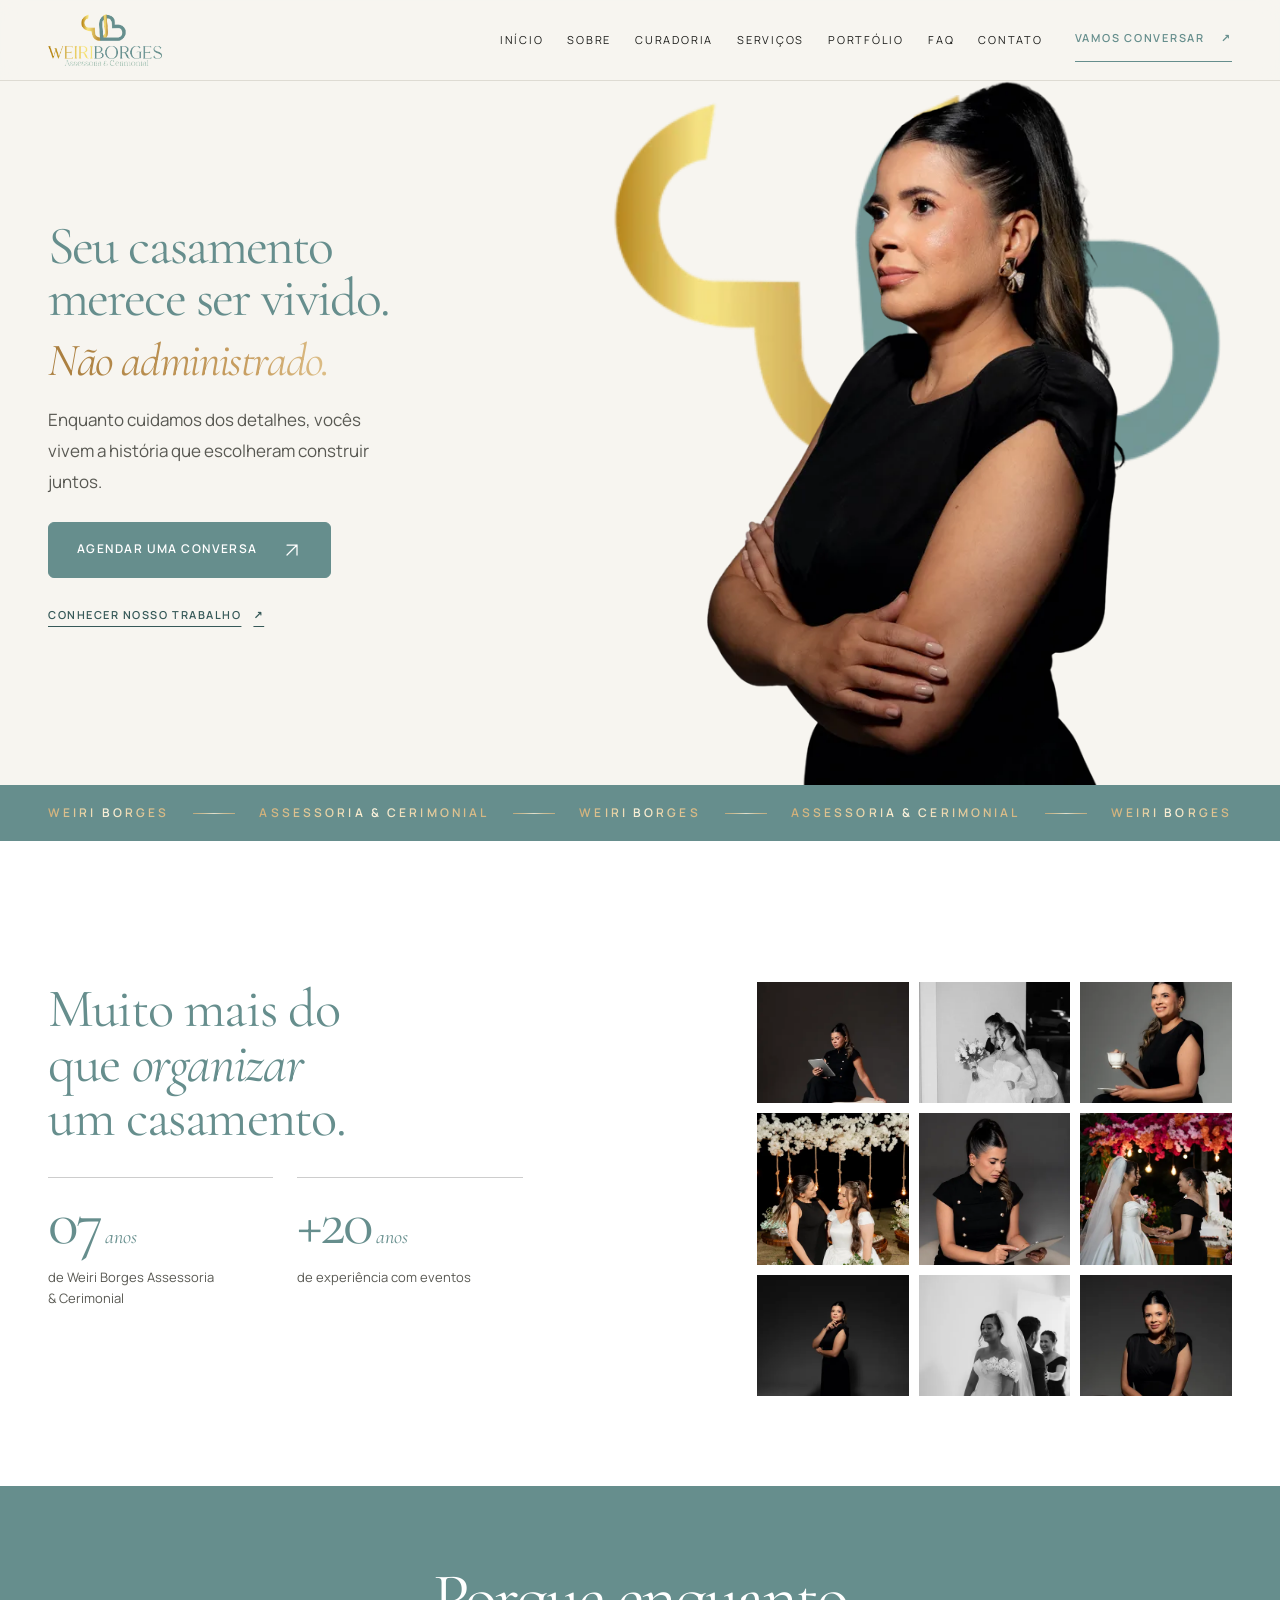
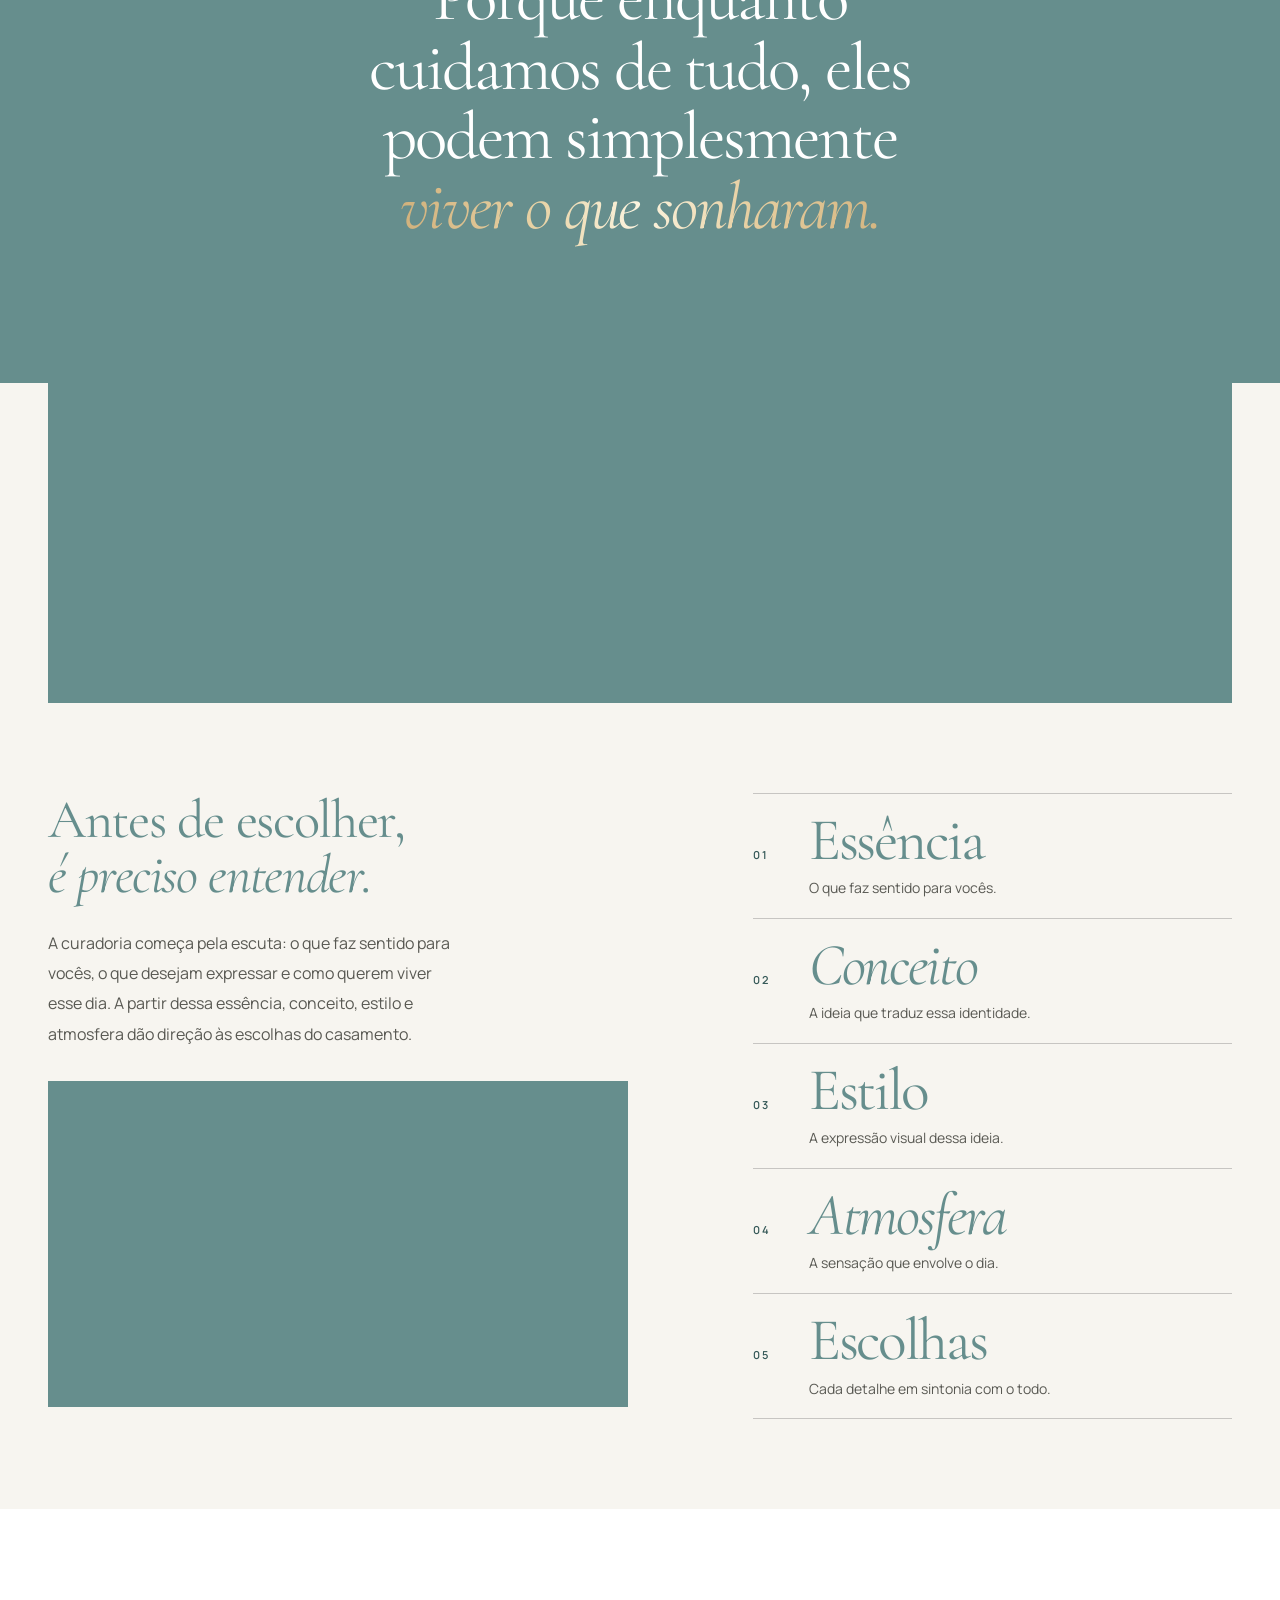
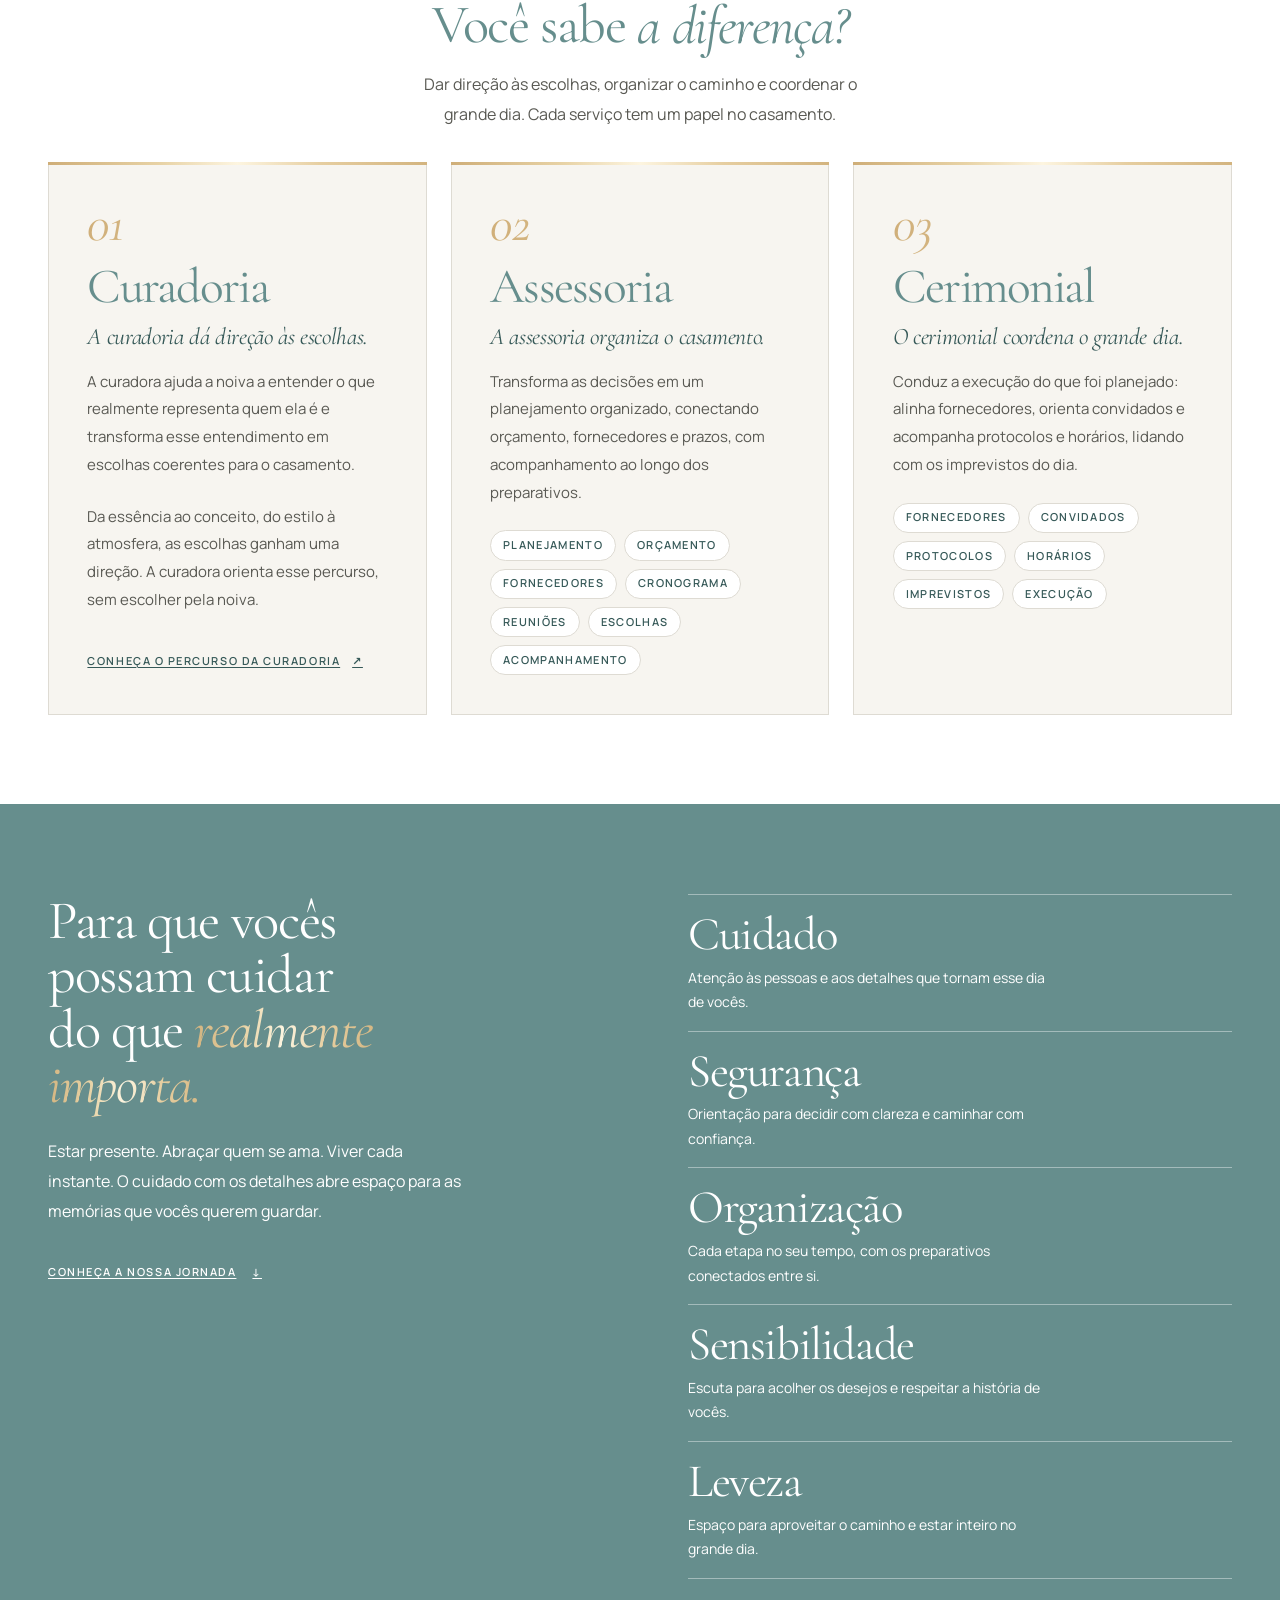
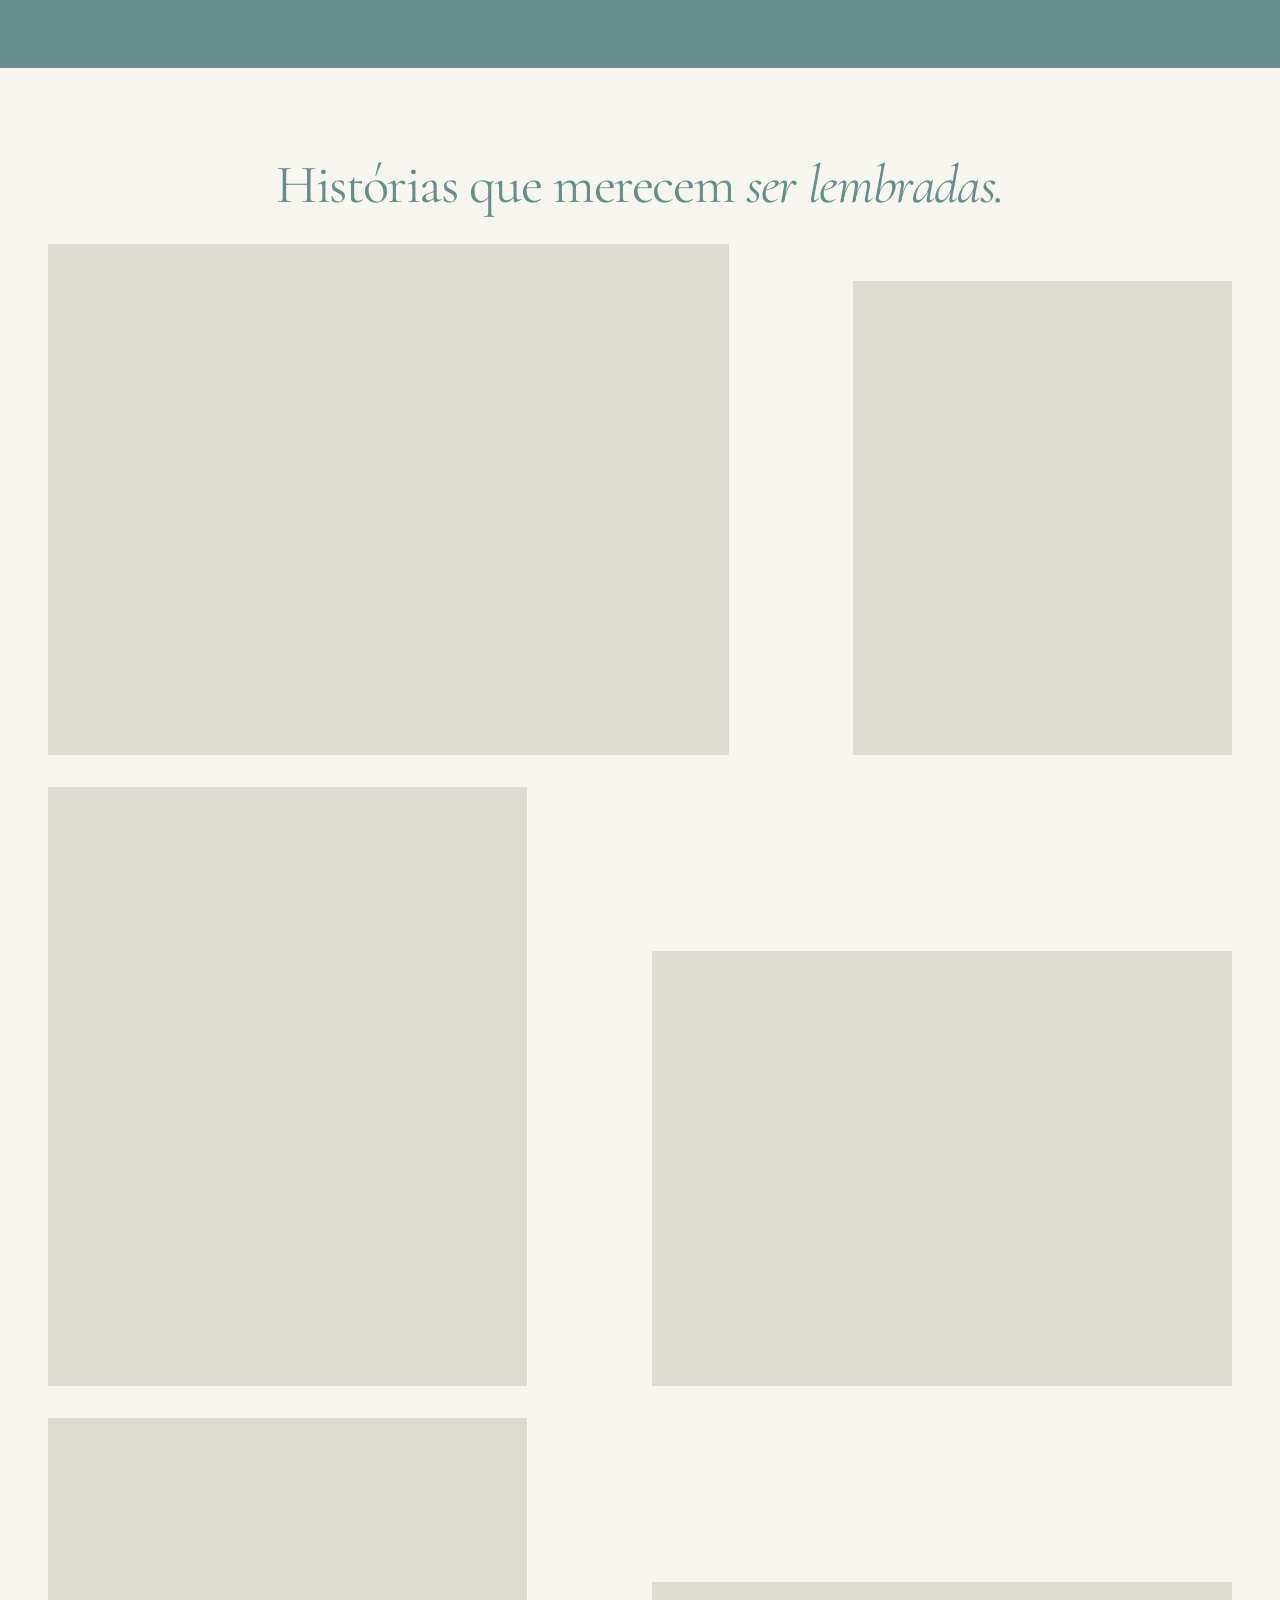
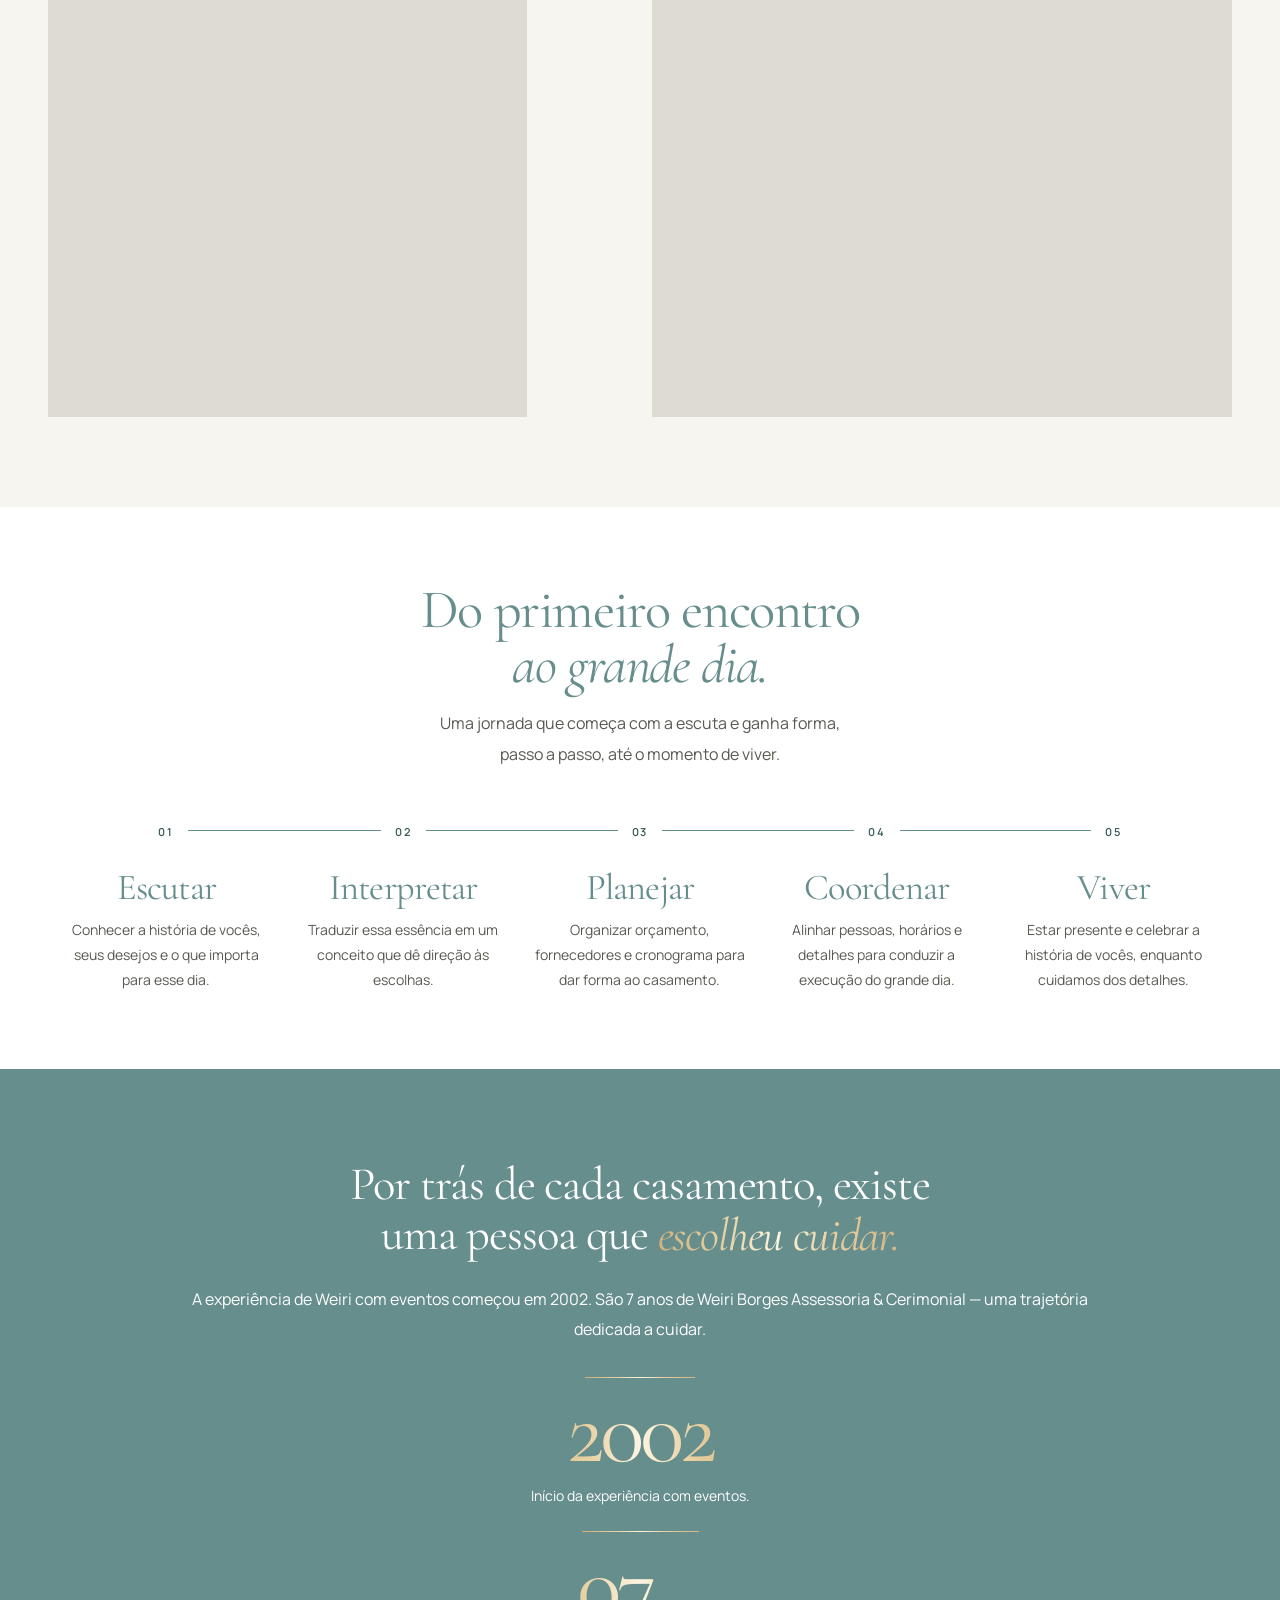
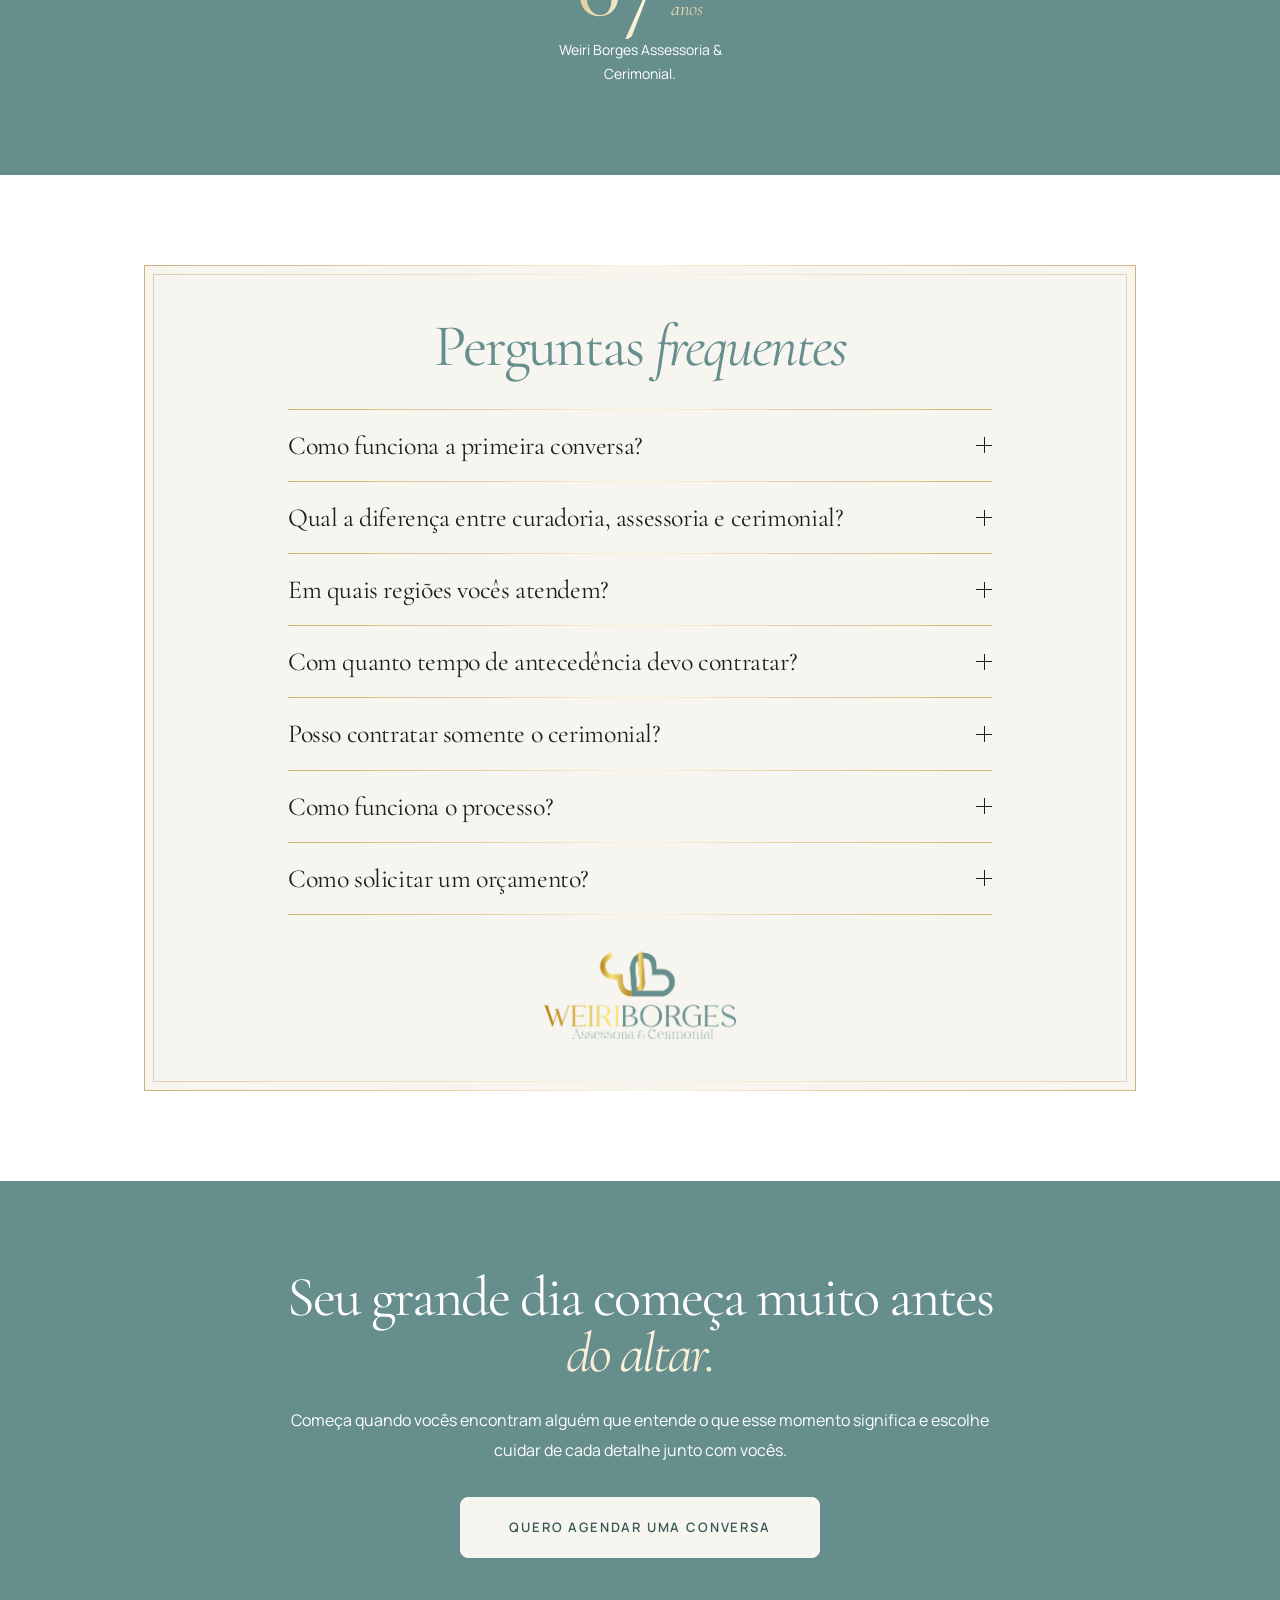
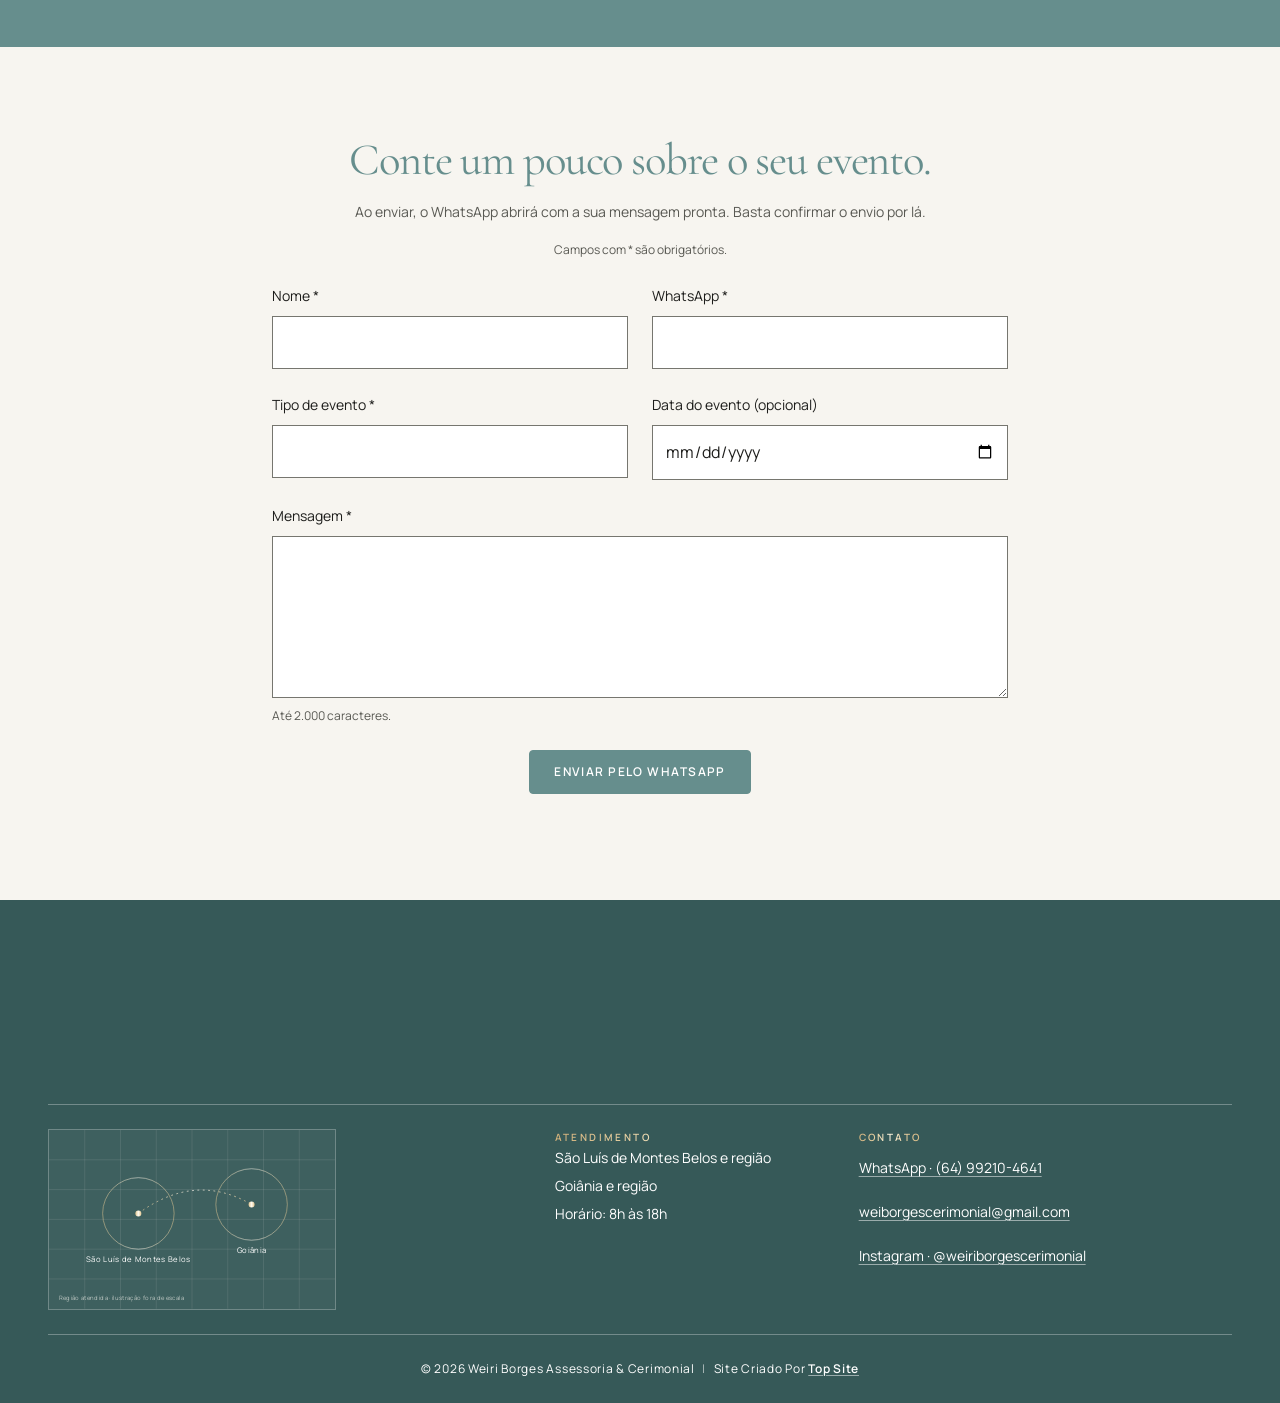
==== commit b8e29359: "Nova foto do banner (Weiri Borges) em alta resolução Versões otimizadas em 478x800 e 836x1400 (WebP)" ====
--- a/index.html
+++ b/index.html
@@ -4,7 +4,7 @@
     <meta charset="utf-8">
     <meta name="viewport" content="width=device-width, initial-scale=1">
     <!-- Em produção, enviar a CSP também como cabeçalho HTTP, com frame-ancestors. -->
-    <meta http-equiv="Content-Security-Policy" content="default-src 'none'; script-src 'self' 'sha256-fjDr2vrMod+LFFX9HlAzdVS/WDwVw+07oJZv8yOPRwo='; style-src 'self'; img-src 'self'; font-src 'self'; connect-src https://*.supabase.co; object-src 'none'; base-uri 'none'; form-action 'none'">
+    <meta http-equiv="Content-Security-Policy" content="default-src 'none'; script-src 'self' 'sha256-cOqtOdXqdhZ6G0g49AE2TH+C96vnoDNRvv56QDHcCWU='; style-src 'self'; img-src 'self'; font-src 'self'; connect-src 'self'; object-src 'none'; base-uri 'none'; form-action 'none'">
     <title>Weiri Borges | Assessoria, Cerimonial e Curadoria para Noivas</title>
     <meta name="description" content="Assessoria, cerimonial e curadoria para casamentos em São Luís de Montes Belos, Goiânia e região. Conheça a Weiri Borges e agende uma conversa.">
     <!-- Pré-publicação: liberar indexação somente após revisar as pendências. -->
@@ -72,7 +72,7 @@
       <section id="inicio" class="hero" aria-labelledby="inicio-titulo">
         <div class="container hero__layout">
           <div class="hero__content">
-            <!-- Transmissão ao vivo: preenchida por js/live.js a partir do Supabase.
+            <!-- Transmissão ao vivo: preenchida por js/live.js a partir de data/live.json (gravado pelo painel /admin/).
                  Permanece oculta sem transmissão ativa, sem JavaScript ou em caso de falha. -->
             <aside class="hero-live" aria-label="Transmissão ao vivo" hidden>
               <p class="hero-live__badge"><span class="hero-live__dot" aria-hidden="true"></span>Ao vivo</p>
@@ -104,8 +104,8 @@
               <img src="assets/images/web/logobanner.png" width="374" height="227" alt="" aria-hidden="true" decoding="async">
             </picture>
             <picture class="hero__photo">
-              <source srcset="assets/images/web/weiribanner.webp" type="image/webp">
-              <img class="hero__image" src="assets/images/web/weiribanner.png" width="336" height="403" alt="Retrato de Weiri Borges, sorrindo, com vestido preto e um tablet nas mãos." fetchpriority="high" decoding="async">
+              <source type="image/webp" srcset="assets/images/web/weiribanner-800.webp 478w, assets/images/web/weiribanner-1400.webp 836w" sizes="(min-width: 64rem) 420px, 240px">
+              <img class="hero__image" src="assets/images/web/weiribanner-1400.png" width="836" height="1400" alt="Retrato de Weiri Borges, de braços cruzados, com vestido preto." fetchpriority="high" decoding="async">
             </picture>
           </div>
         </div>
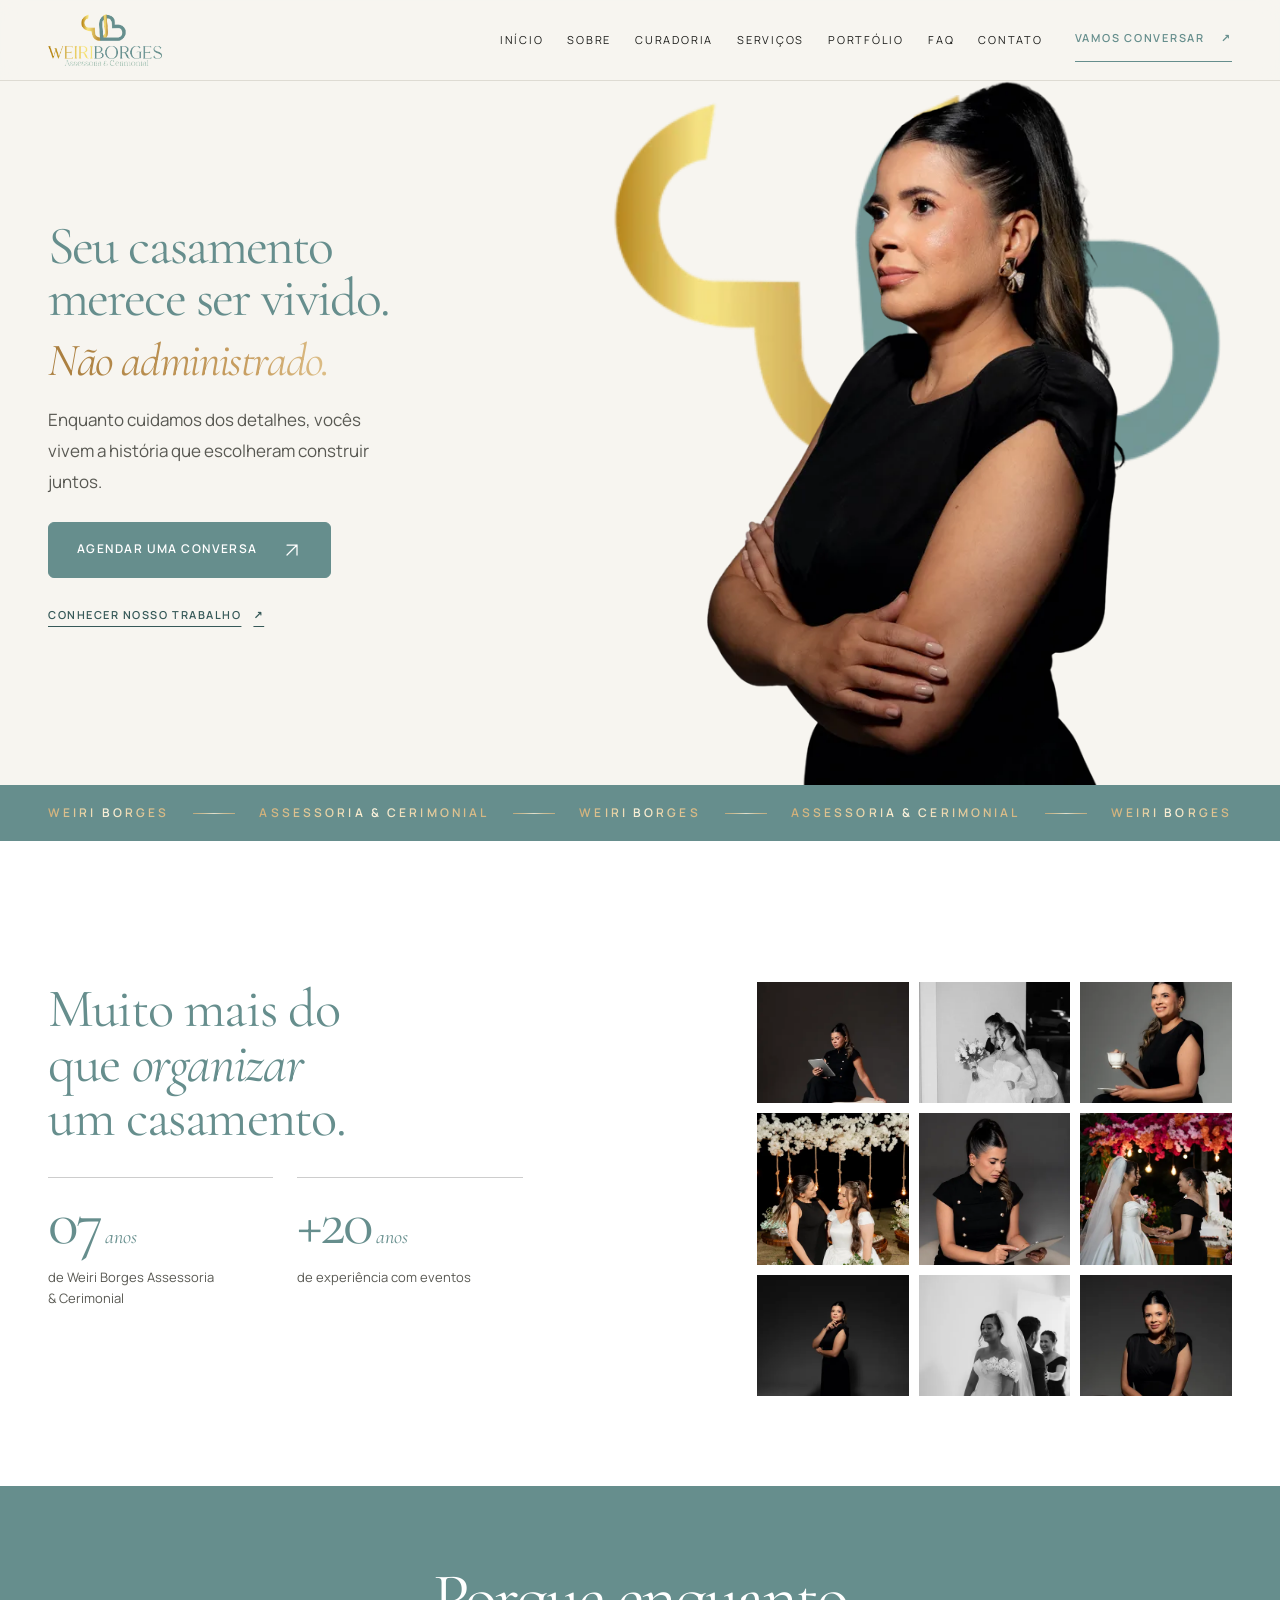
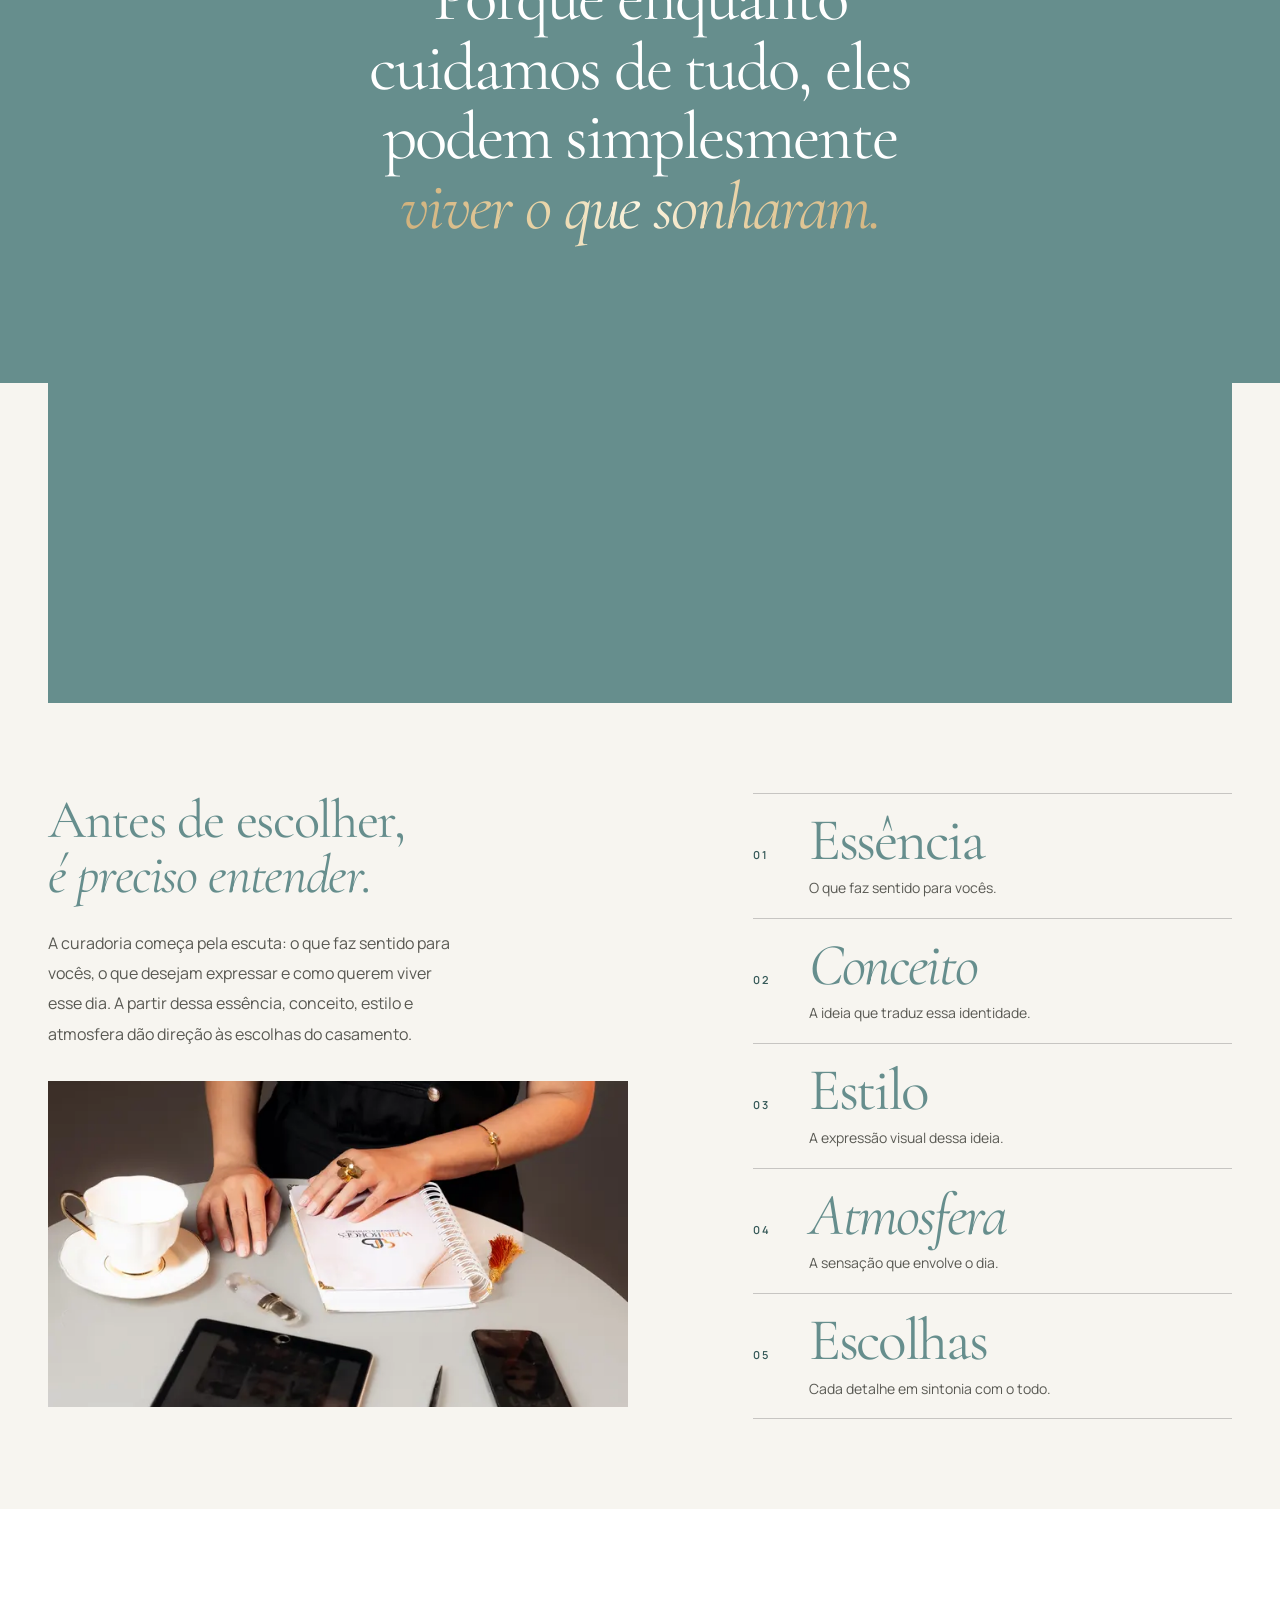
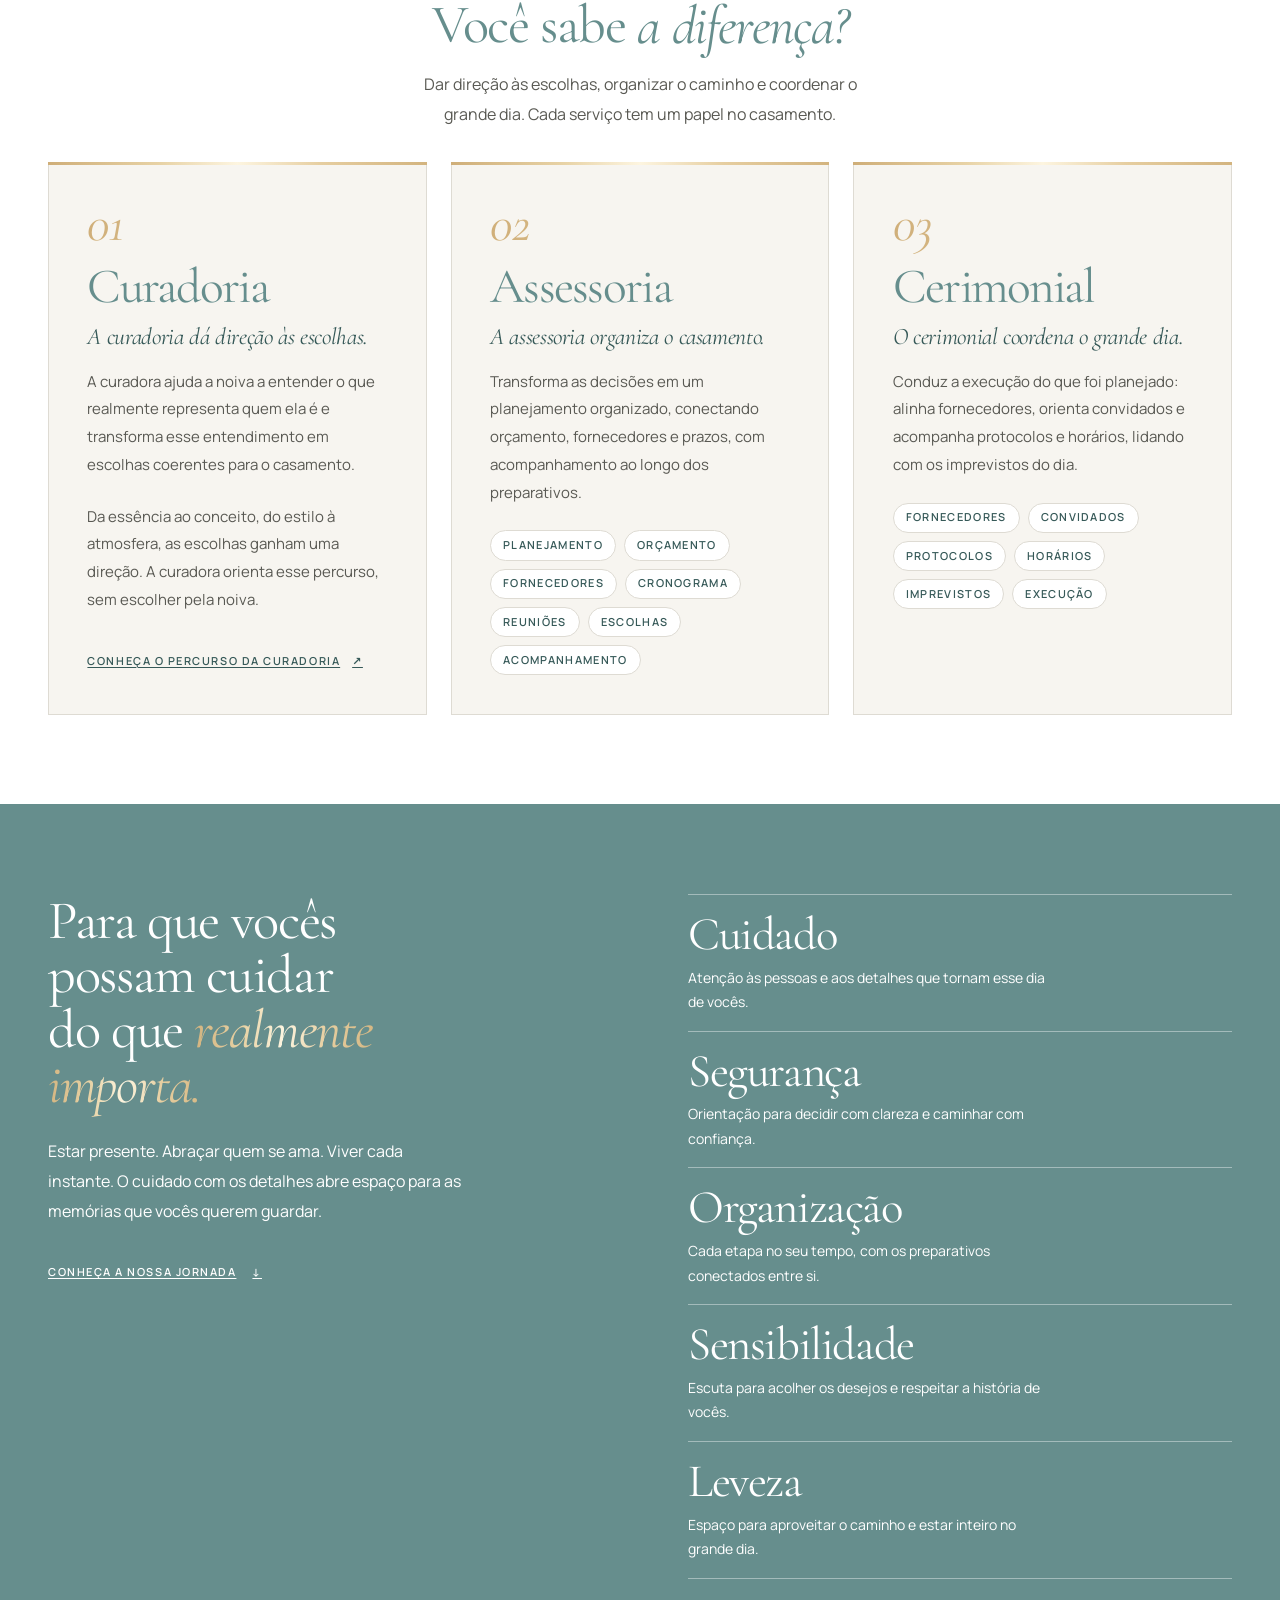
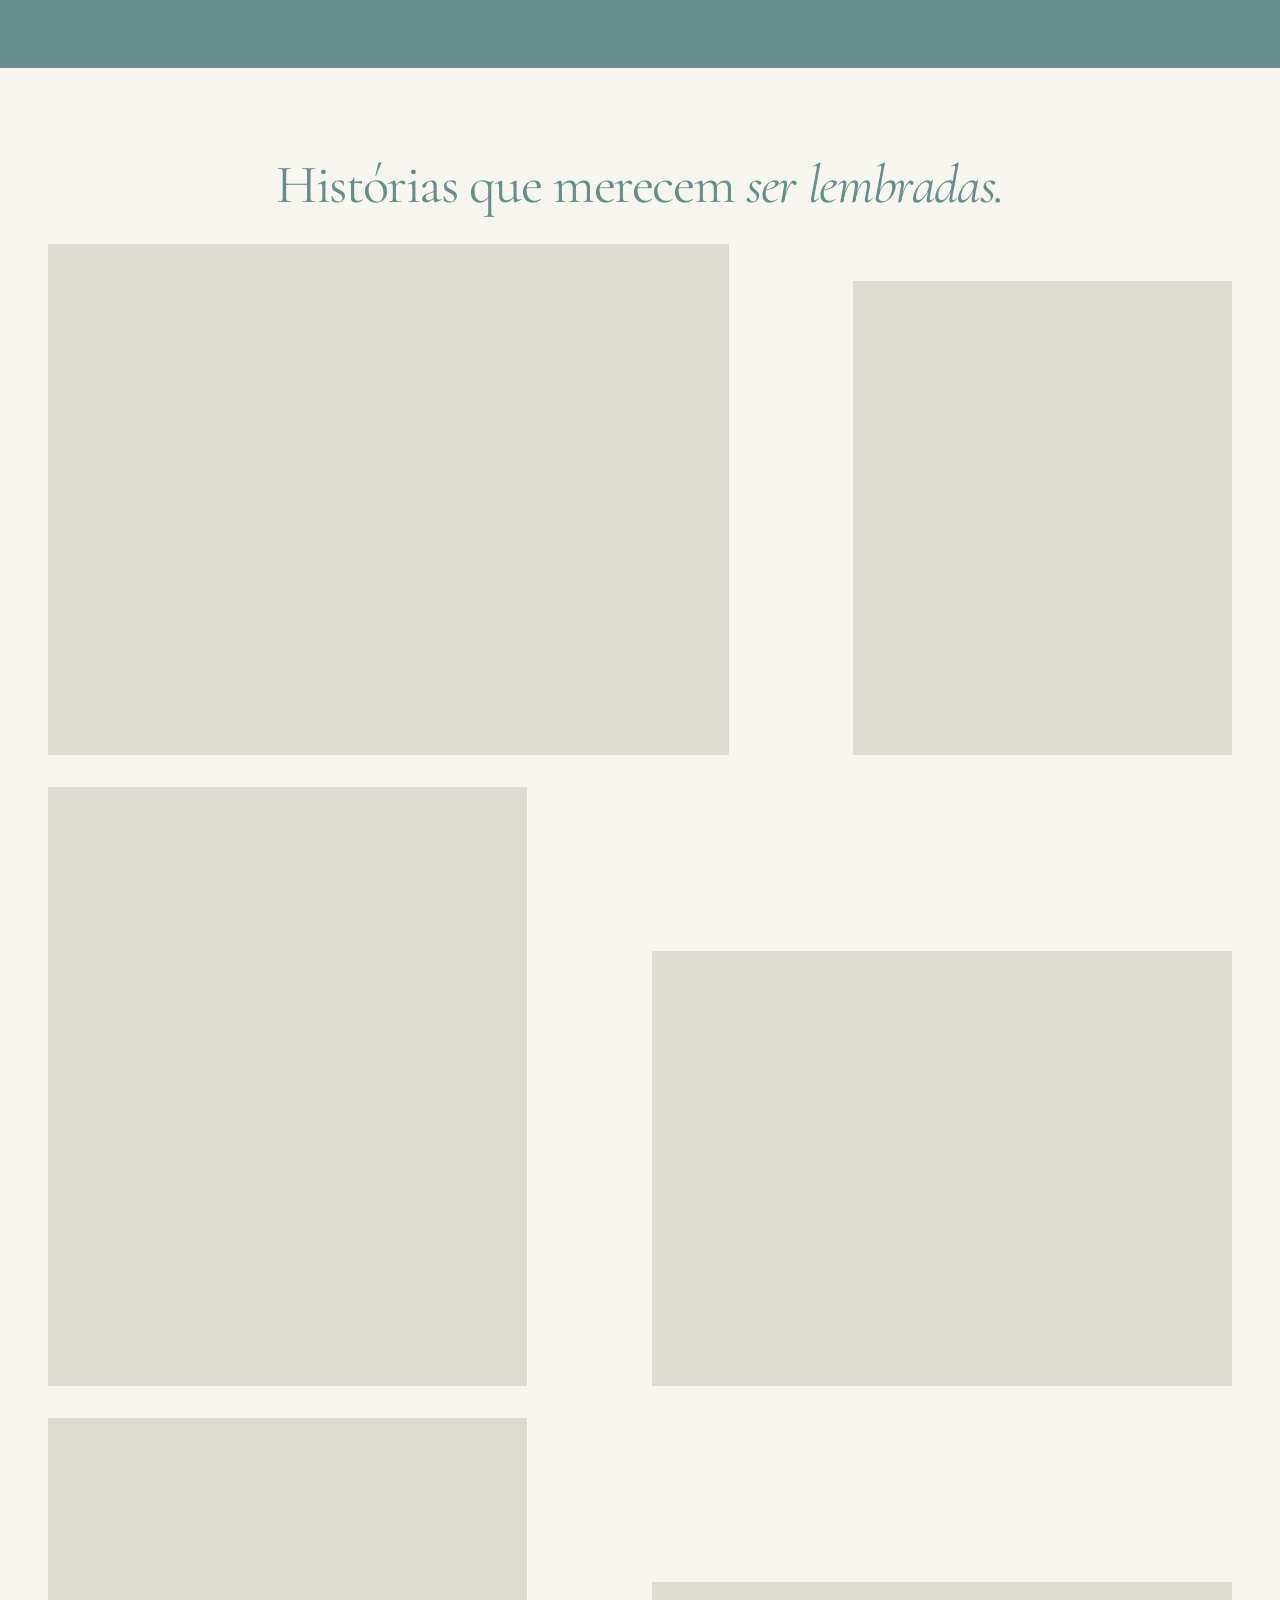
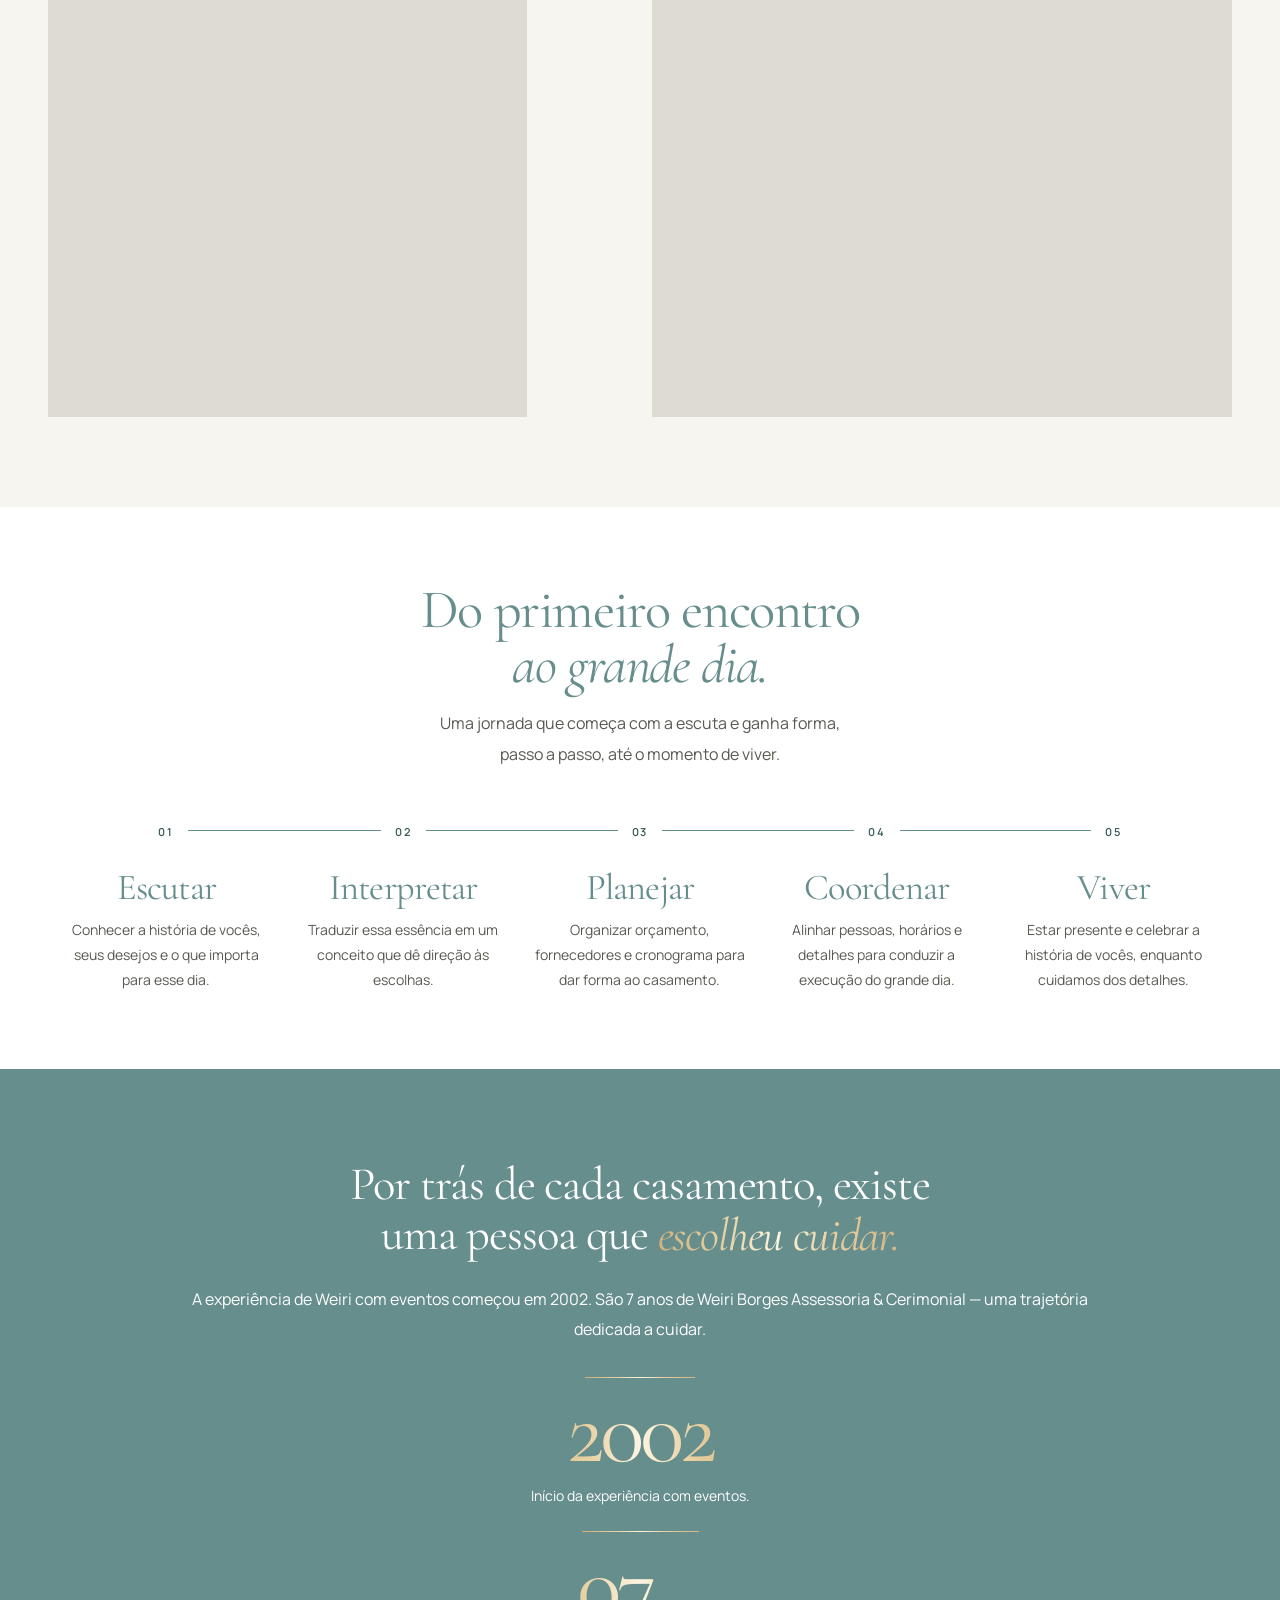
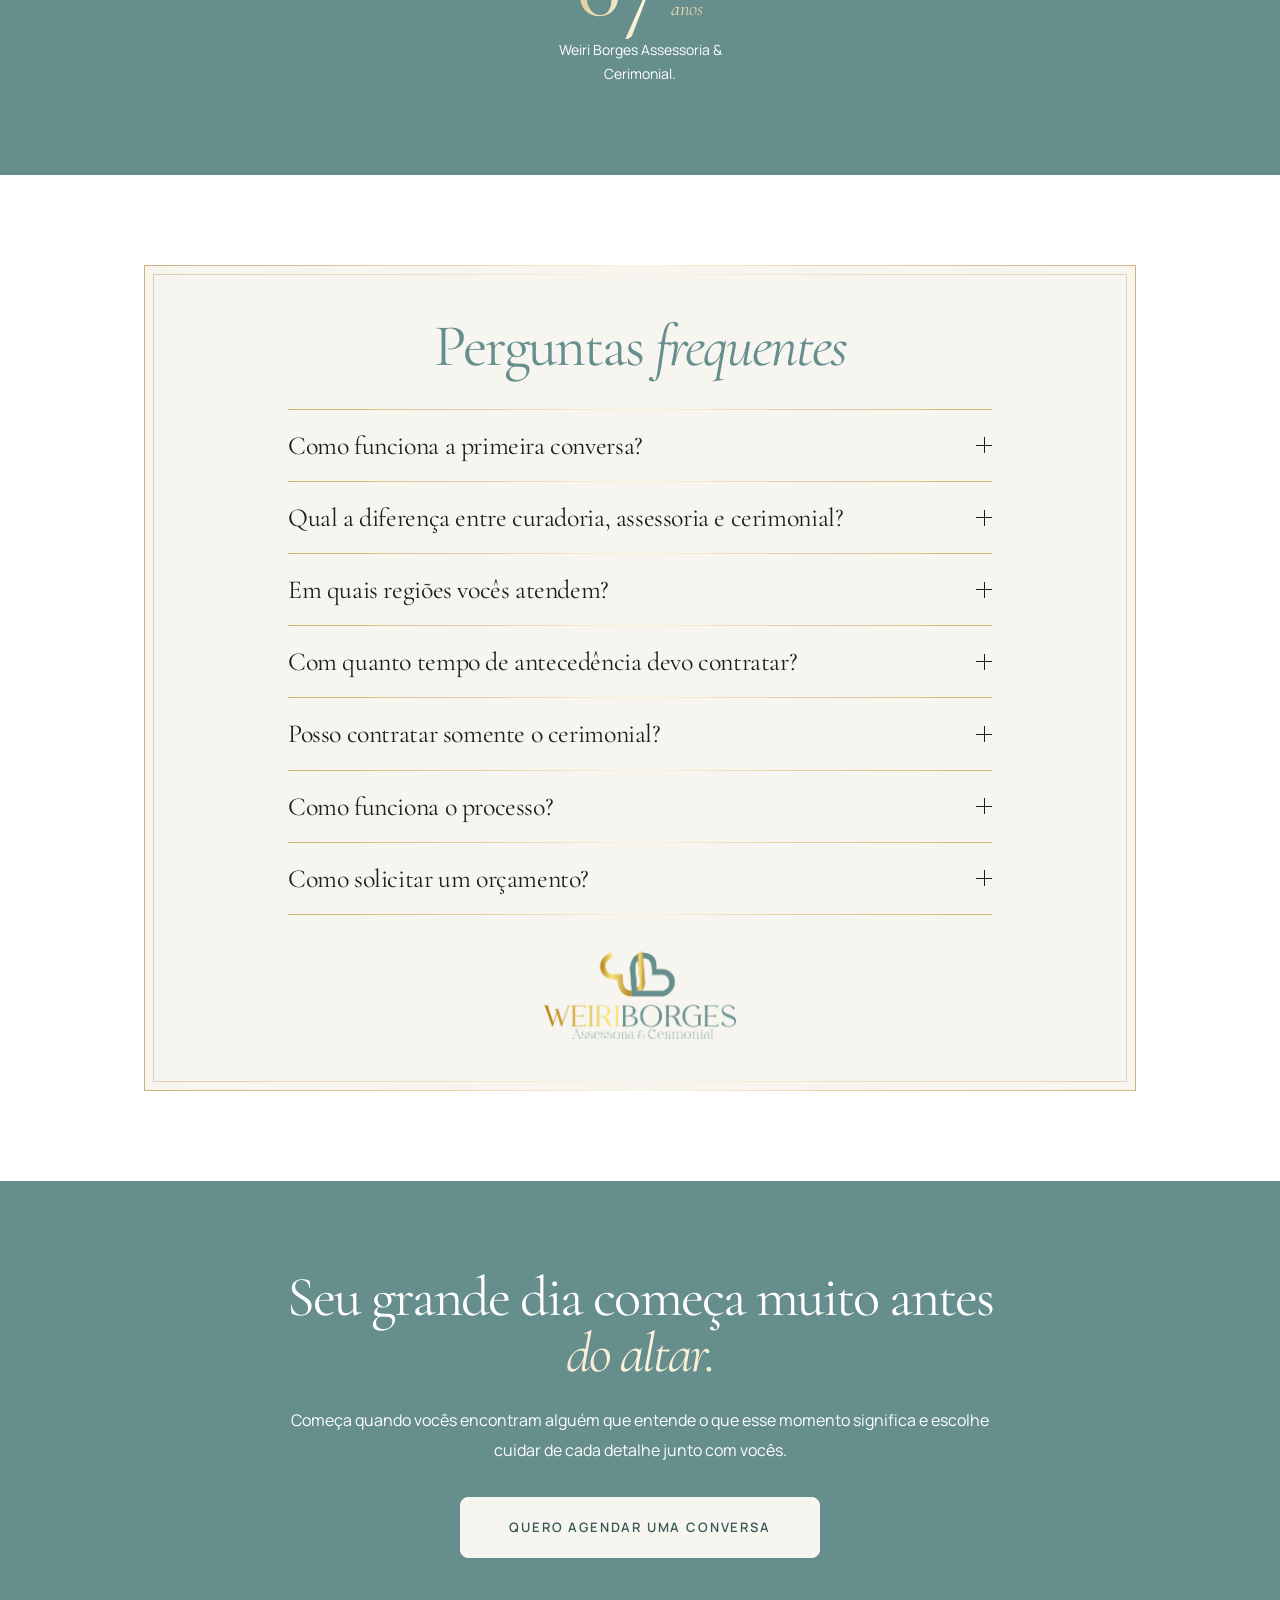
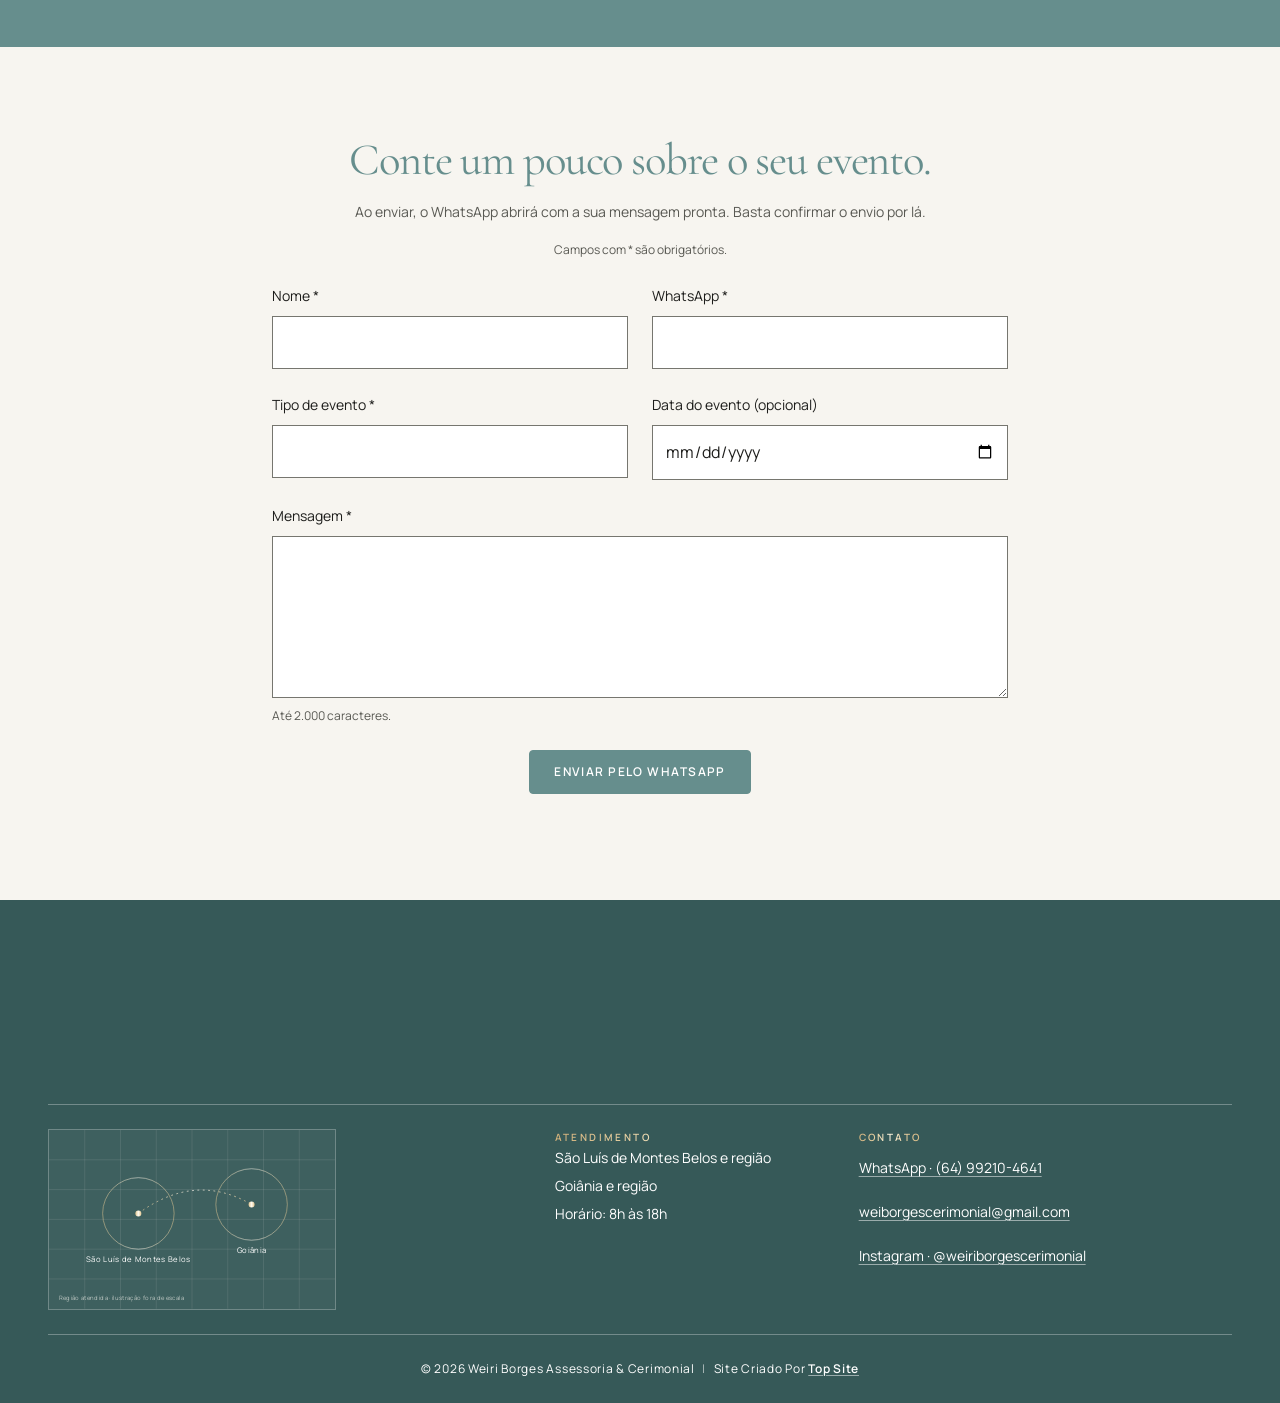
==== commit 8542724c: "Domínio oficial: libera indexação, canonical, sitemap e FAQ estruturado Co-Authored-By: Claude Opus " ====
--- a/index.html
+++ b/index.html
@@ -7,11 +7,11 @@
     <meta http-equiv="Content-Security-Policy" content="default-src 'none'; script-src 'self' 'sha256-cOqtOdXqdhZ6G0g49AE2TH+C96vnoDNRvv56QDHcCWU='; style-src 'self'; img-src 'self'; font-src 'self'; connect-src 'self'; object-src 'none'; base-uri 'none'; form-action 'none'">
     <title>Weiri Borges | Assessoria, Cerimonial e Curadoria para Noivas</title>
     <meta name="description" content="Assessoria, cerimonial e curadoria para casamentos em São Luís de Montes Belos, Goiânia e região. Conheça a Weiri Borges e agende uma conversa.">
-    <!-- Pré-publicação: liberar indexação somente após revisar as pendências. -->
-    <meta name="robots" content="noindex, follow">
+    <meta name="robots" content="index, follow, max-image-preview:large">
     <meta name="referrer" content="strict-origin-when-cross-origin">
     <meta name="theme-color" content="#668E8D">
-    <!-- publication-urls: canonical e og:url gerados por scripts/prepare-publication.mjs -->
+    <link rel="canonical" href="https://weiriborgescerimonial.com.br/">
+    <meta property="og:url" content="https://weiriborgescerimonial.com.br/">
     <!-- Imagens sociais aguardam arte aprovada e URL absoluta: og:image e twitter:image. -->
     <meta property="og:type" content="website">
     <meta property="og:locale" content="pt_BR">
@@ -27,10 +27,75 @@
       "@context": "https://schema.org",
       "@type": "Organization",
       "name": "Weiri Borges Assessoria & Cerimonial",
+      "url": "https://weiriborgescerimonial.com.br/",
       "email": "weiborgescerimonial@gmail.com",
       "telephone": "+5564992104641",
       "sameAs": ["https://www.instagram.com/weiriborgescerimonial/"],
       "areaServed": ["São Luís de Montes Belos e região", "Goiânia e região"]
+    }
+    </script>
+    <script type="application/ld+json" id="faq-data">
+    {
+      "@context": "https://schema.org",
+      "@type": "FAQPage",
+      "mainEntity": [
+        {
+          "@type": "Question",
+          "name": "Como funciona a primeira conversa?",
+          "acceptedAnswer": {
+            "@type": "Answer",
+            "text": "A primeira conversa é o início de uma conexão muito especial! Nesse primeiro contato, queremos conhecer você, ouvir suas histórias, compreender seus sonhos, expectativas e prioridades para o grande dia. É também o momento de apresentar nossa forma de trabalho, explicar os serviços disponíveis e entender como podemos contribuir para transformar seus desejos em uma celebração autêntica, organizada e inesquecível. Mais do que falar sobre um evento, queremos conhecer a essência de quem irá vivê-lo."
+          }
+        },
+        {
+          "@type": "Question",
+          "name": "Qual a diferença entre curadoria, assessoria e cerimonial?",
+          "acceptedAnswer": {
+            "@type": "Answer",
+            "text": "Embora sejam serviços complementares, cada um desempenha um papel fundamental na construção de um casamento. Curadoria de Noivas: é o processo de compreender a essência, o estilo e a personalidade dos noivos, traduzindo essas características em escolhas que dão identidade ao casamento. A curadoria orienta decisões estéticas e conceituais, buscando harmonia, autenticidade e coerência em cada detalhe. Assessoria: é responsável pelo planejamento, organização e acompanhamento dos preparativos. Envolve orientação na contratação de fornecedores, gestão de prazos, alinhamentos e acompanhamento das etapas necessárias para que tudo aconteça conforme o planejado. Cerimonial: é a coordenação e execução do evento. Nossa equipe acompanha os bastidores, organiza o cortejo, conduz o cronograma e alinha os fornecedores, garantindo que cada momento aconteça com fluidez, pontualidade e tranquilidade. Em resumo: a curadoria traduz a essência, a assessoria organiza os caminhos e o cerimonial conduz a realização. “Acredito que um casamento inesquecível não acontece por acaso. Ele nasce de escolhas conscientes, planejamento cuidadoso e de uma equipe que compreende que, por trás de cada detalhe, existe uma história que merece ser vivida com intensidade.”"
+          }
+        },
+        {
+          "@type": "Question",
+          "name": "Em quais regiões vocês atendem?",
+          "acceptedAnswer": {
+            "@type": "Answer",
+            "text": "Nossa sede está localizada em São Luís de Montes Belos, Goiás, mas nosso trabalho não se limita a uma única cidade. Atendemos casamentos e eventos em diferentes localidades, levando nossa experiência, dedicação e compromisso para onde houver histórias especiais a serem celebradas. Para eventos fora da nossa região, avaliamos as necessidades de deslocamento e logística, garantindo que nossa equipe ofereça o mesmo padrão de excelência em cada atendimento."
+          }
+        },
+        {
+          "@type": "Question",
+          "name": "Com quanto tempo de antecedência devo contratar?",
+          "acceptedAnswer": {
+            "@type": "Answer",
+            "text": "O ideal é que a contratação aconteça entre 12 e 18 meses antes do casamento, especialmente para quem deseja um acompanhamento completo desde as primeiras decisões. Esse período permite um planejamento mais tranquilo, escolhas conscientes e maior disponibilidade dos fornecedores desejados. Entretanto, também atendemos eventos com prazos menores, conforme nossa disponibilidade e as necessidades de cada celebração. Quanto antes estivermos juntos, mais oportunidades teremos de cuidar de cada detalhe com atenção e estratégia."
+          }
+        },
+        {
+          "@type": "Question",
+          "name": "Posso contratar somente o cerimonial?",
+          "acceptedAnswer": {
+            "@type": "Answer",
+            "text": "É claro que uma assessoria completa é a certeza de um evento excepcional, e sempre priorizaremos isso. Mas, após uma análise, podemos aceitar fazer apenas o cerimonial! Entendemos que cada casal possui necessidades diferentes e que alguns noivos preferem conduzir pessoalmente os preparativos do casamento. Para esses casos, oferecemos o serviço de cerimonial, direcionado à organização final e à coordenação do grande dia. Realizamos reuniões de alinhamento, conhecemos os fornecedores contratados, elaboramos o roteiro e o cronograma e conduzimos a execução do evento. Nosso propósito é que vocês possam viver cada instante com tranquilidade, sabendo que existe uma equipe preparada para cuidar dos bastidores. Vocês vivem o momento. Nós cuidamos para que tudo aconteça."
+          }
+        },
+        {
+          "@type": "Question",
+          "name": "Como funciona o processo?",
+          "acceptedAnswer": {
+            "@type": "Answer",
+            "text": "Nosso trabalho é desenvolvido de maneira personalizada, respeitando a história, as necessidades e as expectativas de cada casal. Tudo começa com uma conversa para conhecermos seus desejos e apresentarmos nossos serviços. Após a contratação, iniciamos as etapas correspondentes à modalidade escolhida, que podem incluir planejamento, curadoria, orientação, reuniões, acompanhamento de fornecedores e elaboração de cronogramas. À medida que o casamento se aproxima, intensificamos os alinhamentos para garantir que todos estejam preparados. No grande dia, nossa equipe assume a coordenação dos bastidores, permitindo que vocês e suas famílias aproveitem a celebração com segurança e tranquilidade. Cada casamento é único. Por isso, nosso cuidado também é."
+          }
+        },
+        {
+          "@type": "Question",
+          "name": "Como solicitar um orçamento?",
+          "acceptedAnswer": {
+            "@type": "Answer",
+            "text": "Será um prazer conhecer a história de vocês e fazer parte desse momento! Para solicitar um orçamento, basta entrar em contato conosco pelo WhatsApp e compartilhar algumas informações iniciais, como a data prevista, o local da celebração, o número estimado de convidados, o valor destinado aos gastos gerais com o evento e o serviço desejado. Com essas informações, poderemos compreender melhor as necessidades do evento e apresentar uma proposta personalizada. Mais do que oferecer um serviço, desejamos construir uma relação de confiança, cuidado e parceria desde o primeiro contato."
+          }
+        }
+      ]
     }
     </script>
     <link rel="preload" href="assets/fonts/cormorant-regular.ttf" as="font" type="font/ttf" crossorigin>
@@ -391,56 +456,72 @@
             <div class="faq__intro">
               <h2 id="faq-titulo">Perguntas <em>frequentes</em></h2>
             </div>
-            <!-- prompt.md está vazio. Preencher as respostas somente com informações
-                 oficiais. Sem JavaScript, todas permanecem visíveis para leitura. -->
+            <!-- Sem JavaScript, todas as respostas permanecem visíveis para leitura. -->
             <div class="faq__questions" data-accordion>
               <div class="faq__item">
                 <h3><button id="faq-pergunta-1" class="faq__question" type="button" aria-expanded="true" aria-controls="faq-resposta-1" disabled><span class="faq__text">Como funciona a primeira conversa?</span><span class="faq__symbol" aria-hidden="true"></span></button></h3>
                 <div id="faq-resposta-1" class="faq__answer" role="region" aria-labelledby="faq-pergunta-1">
-                  <!-- Preencher: formato e funcionamento da primeira conversa. -->
-                  <p>Resposta em preparação.</p>
+                  <p>A primeira conversa é o início de uma conexão muito especial!</p>
+                  <p>Nesse primeiro contato, queremos conhecer você, ouvir suas histórias, compreender seus sonhos, expectativas e prioridades para o grande dia.</p>
+                  <p>É também o momento de apresentar nossa forma de trabalho, explicar os serviços disponíveis e entender como podemos contribuir para transformar seus desejos em uma celebração autêntica, organizada e inesquecível.</p>
+                  <p>Mais do que falar sobre um evento, queremos conhecer a essência de quem irá vivê-lo.</p>
                 </div>
               </div>
               <div class="faq__item">
                 <h3><button id="faq-pergunta-2" class="faq__question" type="button" aria-expanded="true" aria-controls="faq-resposta-2" disabled><span class="faq__text">Qual a diferença entre curadoria, assessoria e cerimonial?</span><span class="faq__symbol" aria-hidden="true"></span></button></h3>
                 <div id="faq-resposta-2" class="faq__answer" role="region" aria-labelledby="faq-pergunta-2">
-                  <!-- Preencher: diferença entre os serviços conforme prompt.md. -->
-                  <p>Resposta em preparação.</p>
+                  <p>Embora sejam serviços complementares, cada um desempenha um papel fundamental na construção de um casamento.</p>
+                  <p><strong>Curadoria de Noivas:</strong> é o processo de compreender a essência, o estilo e a personalidade dos noivos, traduzindo essas características em escolhas que dão identidade ao casamento. A curadoria orienta decisões estéticas e conceituais, buscando harmonia, autenticidade e coerência em cada detalhe.</p>
+                  <p><strong>Assessoria:</strong> é responsável pelo planejamento, organização e acompanhamento dos preparativos. Envolve orientação na contratação de fornecedores, gestão de prazos, alinhamentos e acompanhamento das etapas necessárias para que tudo aconteça conforme o planejado.</p>
+                  <p><strong>Cerimonial:</strong> é a coordenação e execução do evento. Nossa equipe acompanha os bastidores, organiza o cortejo, conduz o cronograma e alinha os fornecedores, garantindo que cada momento aconteça com fluidez, pontualidade e tranquilidade.</p>
+                  <p>Em resumo: a curadoria traduz a essência, a assessoria organiza os caminhos e o cerimonial conduz a realização.</p>
+                  <p><em>“Acredito que um casamento inesquecível não acontece por acaso. Ele nasce de escolhas conscientes, planejamento cuidadoso e de uma equipe que compreende que, por trás de cada detalhe, existe uma história que merece ser vivida com intensidade.”</em></p>
                 </div>
               </div>
               <div class="faq__item">
                 <h3><button id="faq-pergunta-3" class="faq__question" type="button" aria-expanded="true" aria-controls="faq-resposta-3" disabled><span class="faq__text">Em quais regiões vocês atendem?</span><span class="faq__symbol" aria-hidden="true"></span></button></h3>
                 <div id="faq-resposta-3" class="faq__answer" role="region" aria-labelledby="faq-pergunta-3">
-                  <!-- Preencher: cidades e regiões oficialmente atendidas. -->
-                  <p>Resposta em preparação.</p>
+                  <p>Nossa sede está localizada em São Luís de Montes Belos, Goiás, mas nosso trabalho não se limita a uma única cidade.</p>
+                  <p>Atendemos casamentos e eventos em diferentes localidades, levando nossa experiência, dedicação e compromisso para onde houver histórias especiais a serem celebradas.</p>
+                  <p>Para eventos fora da nossa região, avaliamos as necessidades de deslocamento e logística, garantindo que nossa equipe ofereça o mesmo padrão de excelência em cada atendimento.</p>
                 </div>
               </div>
               <div class="faq__item">
                 <h3><button id="faq-pergunta-4" class="faq__question" type="button" aria-expanded="true" aria-controls="faq-resposta-4" disabled><span class="faq__text">Com quanto tempo de antecedência devo contratar?</span><span class="faq__symbol" aria-hidden="true"></span></button></h3>
                 <div id="faq-resposta-4" class="faq__answer" role="region" aria-labelledby="faq-pergunta-4">
-                  <!-- Preencher: orientação oficial sobre antecedência. -->
-                  <p>Resposta em preparação.</p>
+                  <p>O ideal é que a contratação aconteça entre 12 e 18 meses antes do casamento, especialmente para quem deseja um acompanhamento completo desde as primeiras decisões.</p>
+                  <p>Esse período permite um planejamento mais tranquilo, escolhas conscientes e maior disponibilidade dos fornecedores desejados.</p>
+                  <p>Entretanto, também atendemos eventos com prazos menores, conforme nossa disponibilidade e as necessidades de cada celebração.</p>
+                  <p>Quanto antes estivermos juntos, mais oportunidades teremos de cuidar de cada detalhe com atenção e estratégia.</p>
                 </div>
               </div>
               <div class="faq__item">
                 <h3><button id="faq-pergunta-5" class="faq__question" type="button" aria-expanded="true" aria-controls="faq-resposta-5" disabled><span class="faq__text">Posso contratar somente o cerimonial?</span><span class="faq__symbol" aria-hidden="true"></span></button></h3>
                 <div id="faq-resposta-5" class="faq__answer" role="region" aria-labelledby="faq-pergunta-5">
-                  <!-- Preencher: disponibilidade e condições do cerimonial avulso. -->
-                  <p>Resposta em preparação.</p>
+                  <p>É claro que uma assessoria completa é a certeza de um evento excepcional, e sempre priorizaremos isso. Mas, após uma análise, podemos aceitar fazer apenas o cerimonial!</p>
+                  <p>Entendemos que cada casal possui necessidades diferentes e que alguns noivos preferem conduzir pessoalmente os preparativos do casamento.</p>
+                  <p>Para esses casos, oferecemos o serviço de cerimonial, direcionado à organização final e à coordenação do grande dia. Realizamos reuniões de alinhamento, conhecemos os fornecedores contratados, elaboramos o roteiro e o cronograma e conduzimos a execução do evento.</p>
+                  <p>Nosso propósito é que vocês possam viver cada instante com tranquilidade, sabendo que existe uma equipe preparada para cuidar dos bastidores.</p>
+                  <p><em>Vocês vivem o momento. Nós cuidamos para que tudo aconteça.</em></p>
                 </div>
               </div>
               <div class="faq__item">
                 <h3><button id="faq-pergunta-6" class="faq__question" type="button" aria-expanded="true" aria-controls="faq-resposta-6" disabled><span class="faq__text">Como funciona o processo?</span><span class="faq__symbol" aria-hidden="true"></span></button></h3>
                 <div id="faq-resposta-6" class="faq__answer" role="region" aria-labelledby="faq-pergunta-6">
-                  <!-- Preencher: descrição oficial do processo disponível em prompt.md. -->
-                  <p>Resposta em preparação.</p>
+                  <p>Nosso trabalho é desenvolvido de maneira personalizada, respeitando a história, as necessidades e as expectativas de cada casal.</p>
+                  <p>Tudo começa com uma conversa para conhecermos seus desejos e apresentarmos nossos serviços.</p>
+                  <p>Após a contratação, iniciamos as etapas correspondentes à modalidade escolhida, que podem incluir planejamento, curadoria, orientação, reuniões, acompanhamento de fornecedores e elaboração de cronogramas.</p>
+                  <p>À medida que o casamento se aproxima, intensificamos os alinhamentos para garantir que todos estejam preparados. No grande dia, nossa equipe assume a coordenação dos bastidores, permitindo que vocês e suas famílias aproveitem a celebração com segurança e tranquilidade.</p>
+                  <p><em>Cada casamento é único. Por isso, nosso cuidado também é.</em></p>
                 </div>
               </div>
               <div class="faq__item">
                 <h3><button id="faq-pergunta-7" class="faq__question" type="button" aria-expanded="true" aria-controls="faq-resposta-7" disabled><span class="faq__text">Como solicitar um orçamento?</span><span class="faq__symbol" aria-hidden="true"></span></button></h3>
                 <div id="faq-resposta-7" class="faq__answer" role="region" aria-labelledby="faq-pergunta-7">
-                  <!-- Preencher: canal oficial e informações necessárias ao orçamento. -->
-                  <p>Resposta em preparação.</p>
+                  <p>Será um prazer conhecer a história de vocês e fazer parte desse momento!</p>
+                  <p>Para solicitar um orçamento, basta entrar em contato conosco pelo WhatsApp e compartilhar algumas informações iniciais, como a data prevista, o local da celebração, o número estimado de convidados, o valor destinado aos gastos gerais com o evento e o serviço desejado.</p>
+                  <p>Com essas informações, poderemos compreender melhor as necessidades do evento e apresentar uma proposta personalizada.</p>
+                  <p>Mais do que oferecer um serviço, desejamos construir uma relação de confiança, cuidado e parceria desde o primeiro contato.</p>
                 </div>
               </div>
             </div>
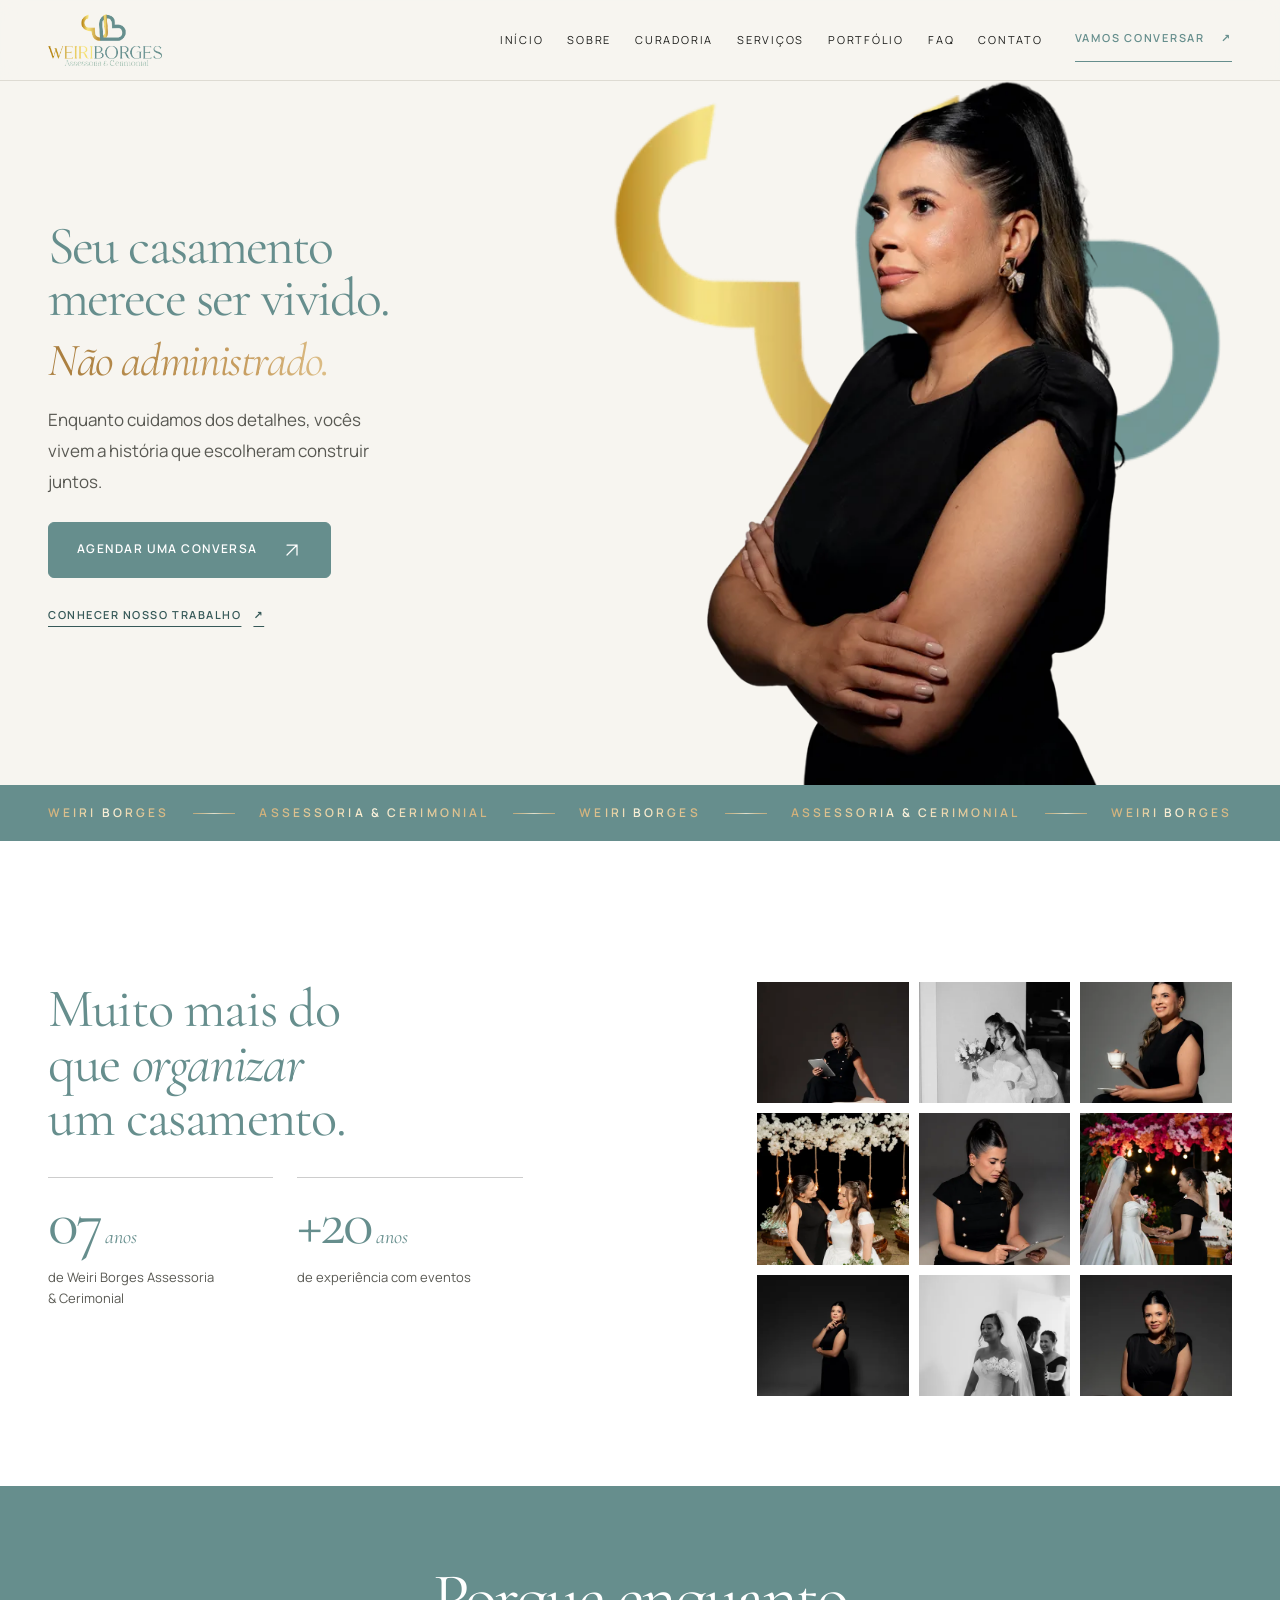
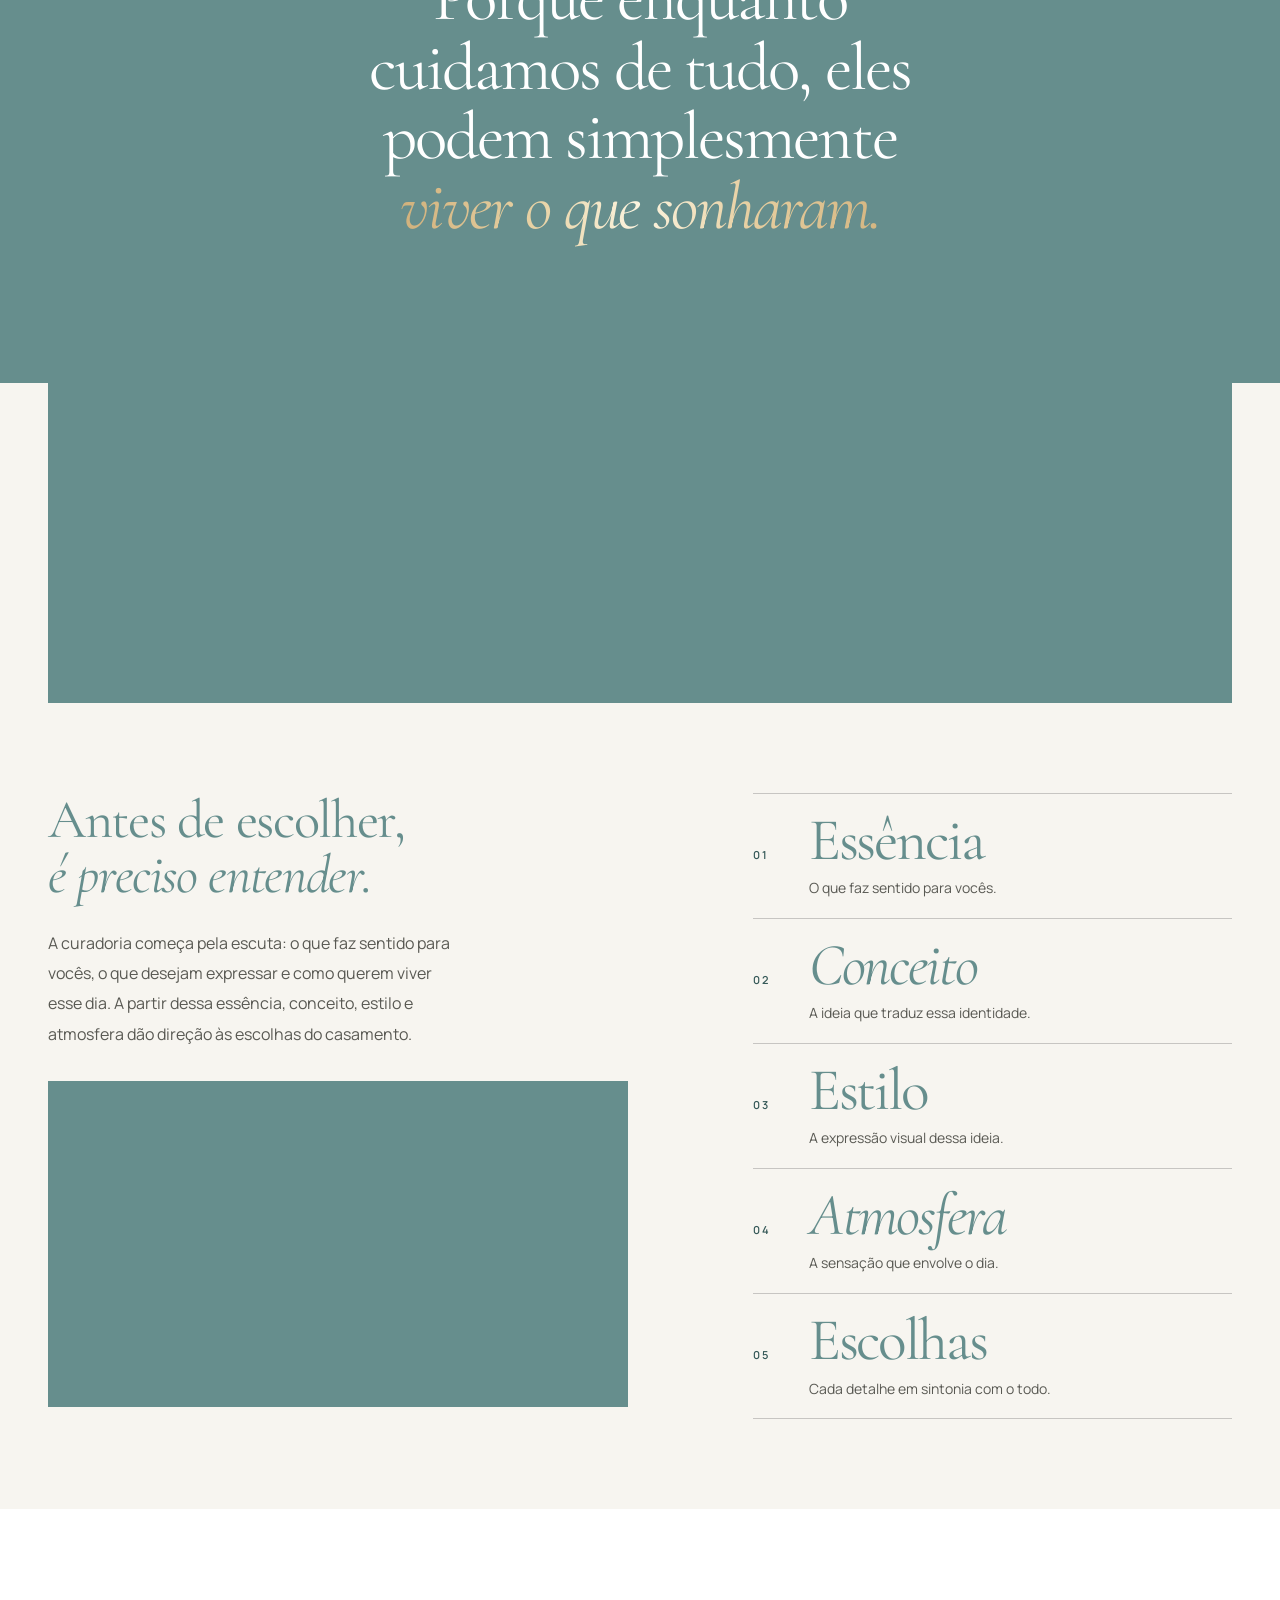
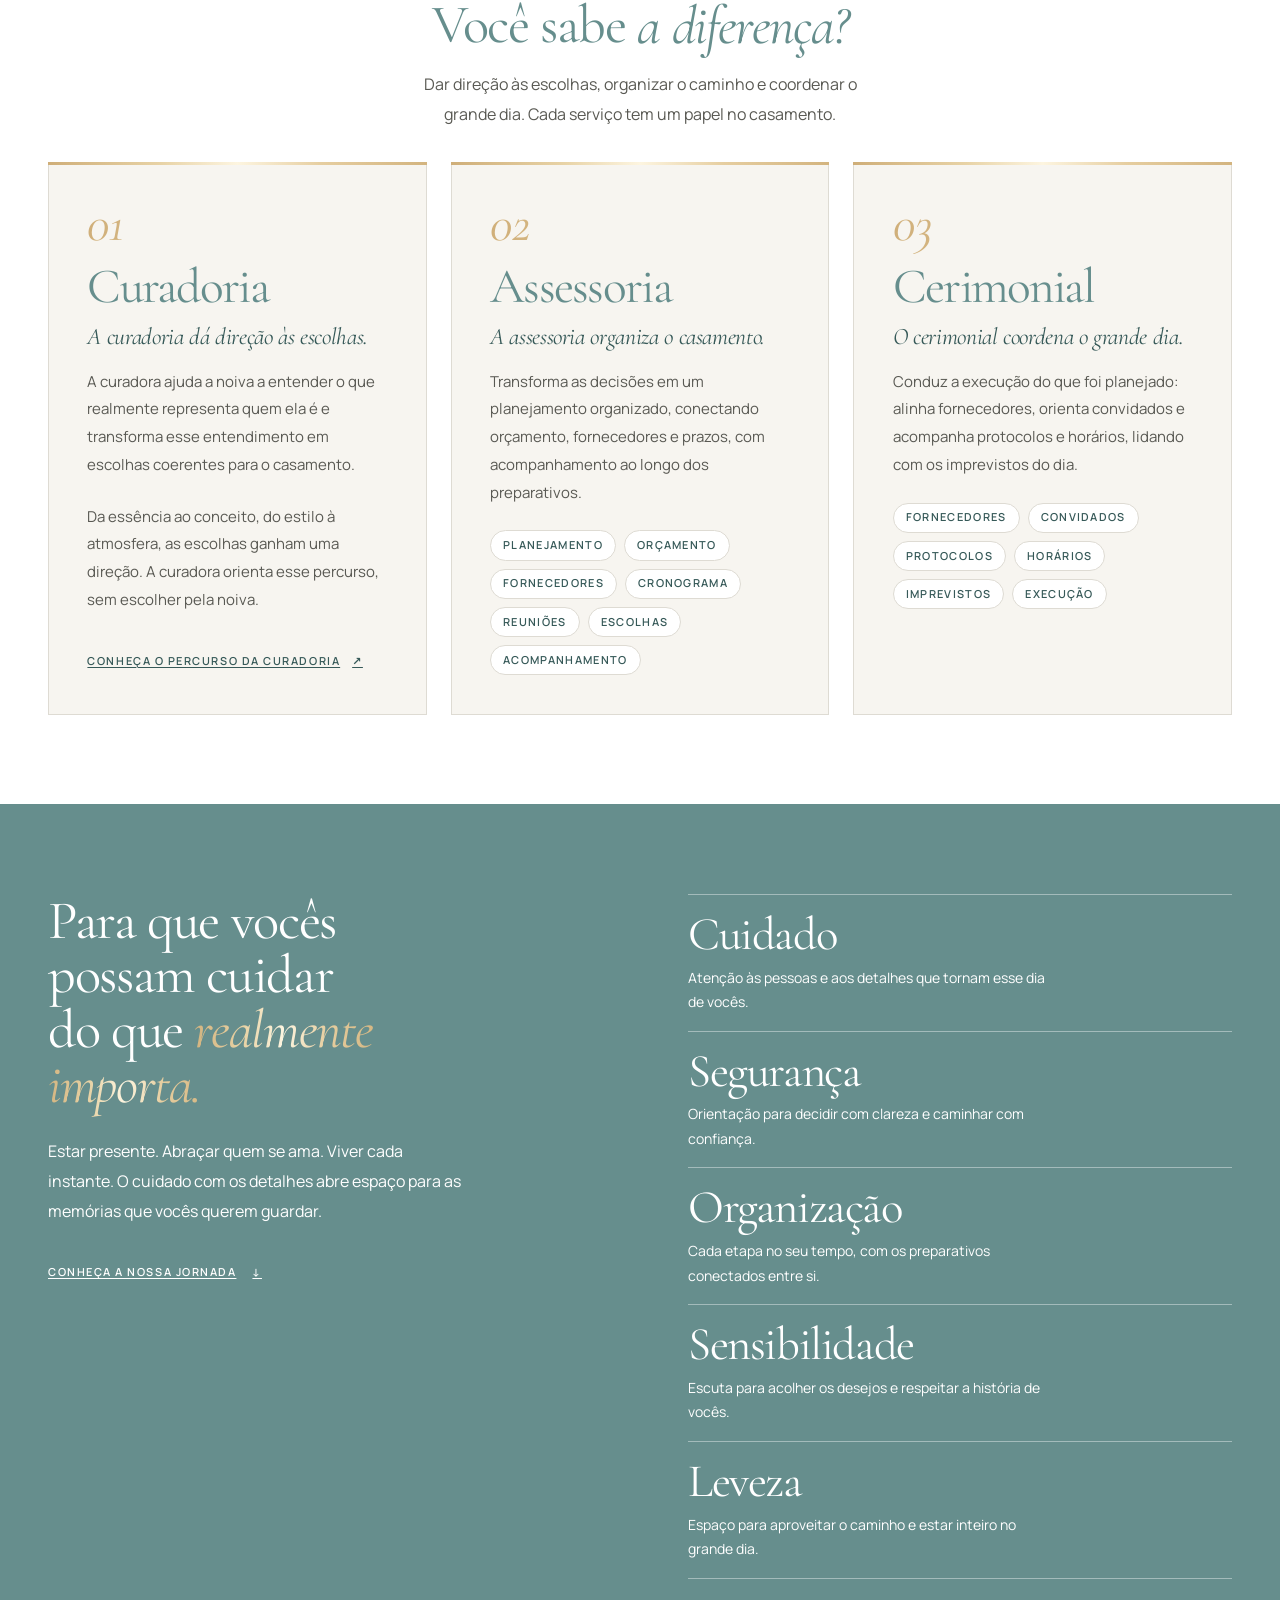
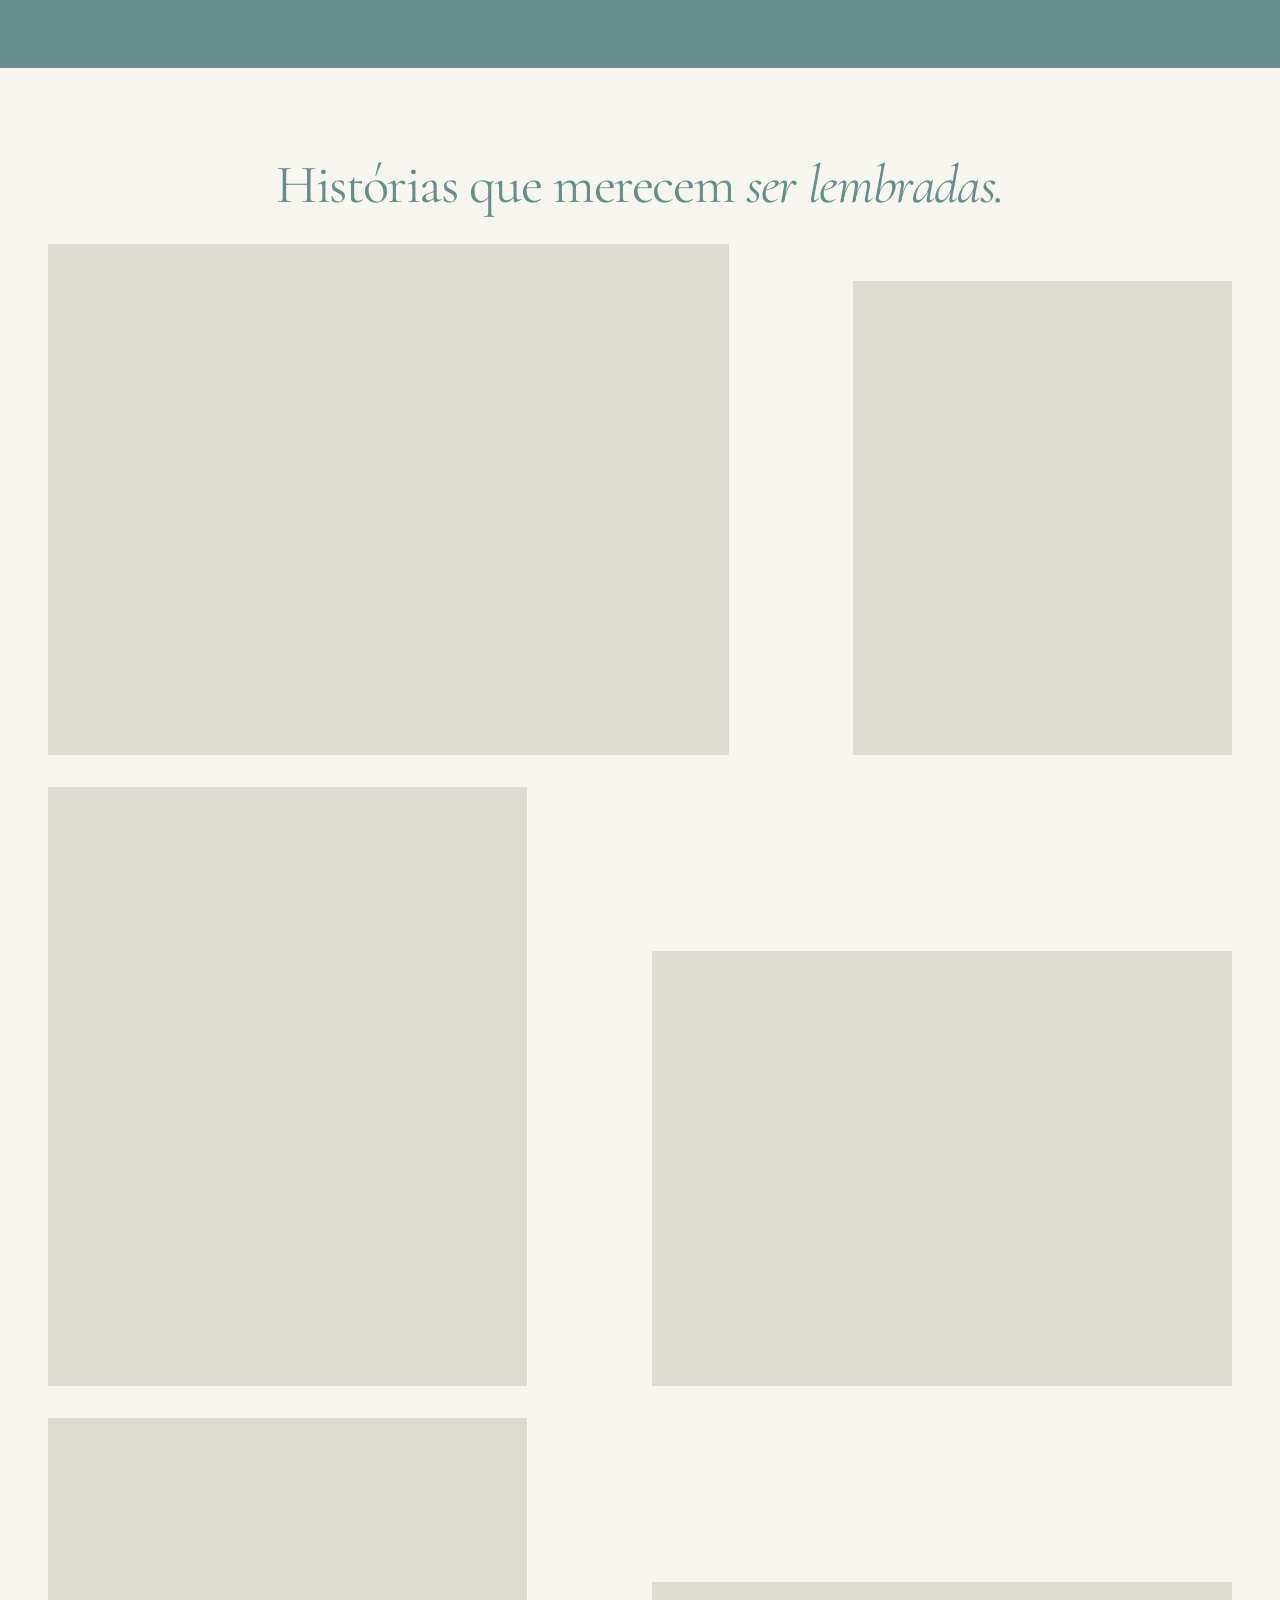
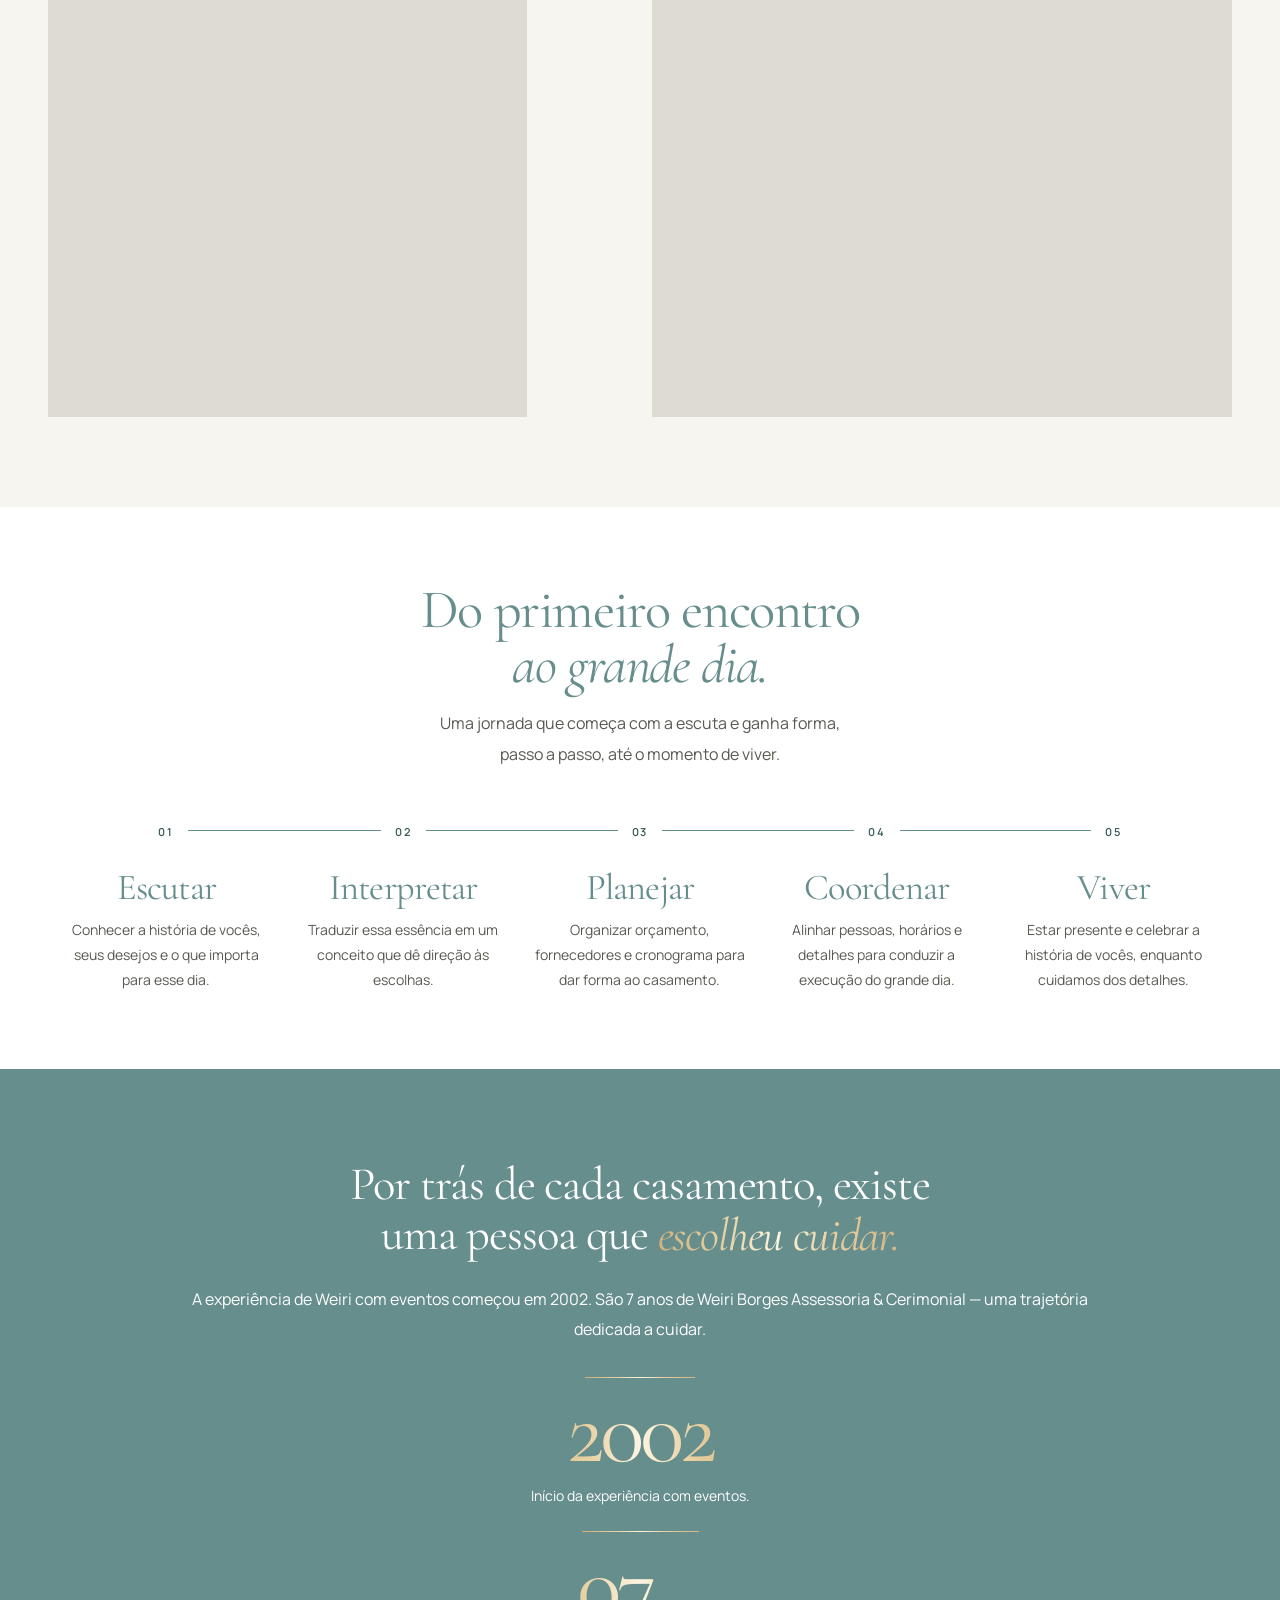
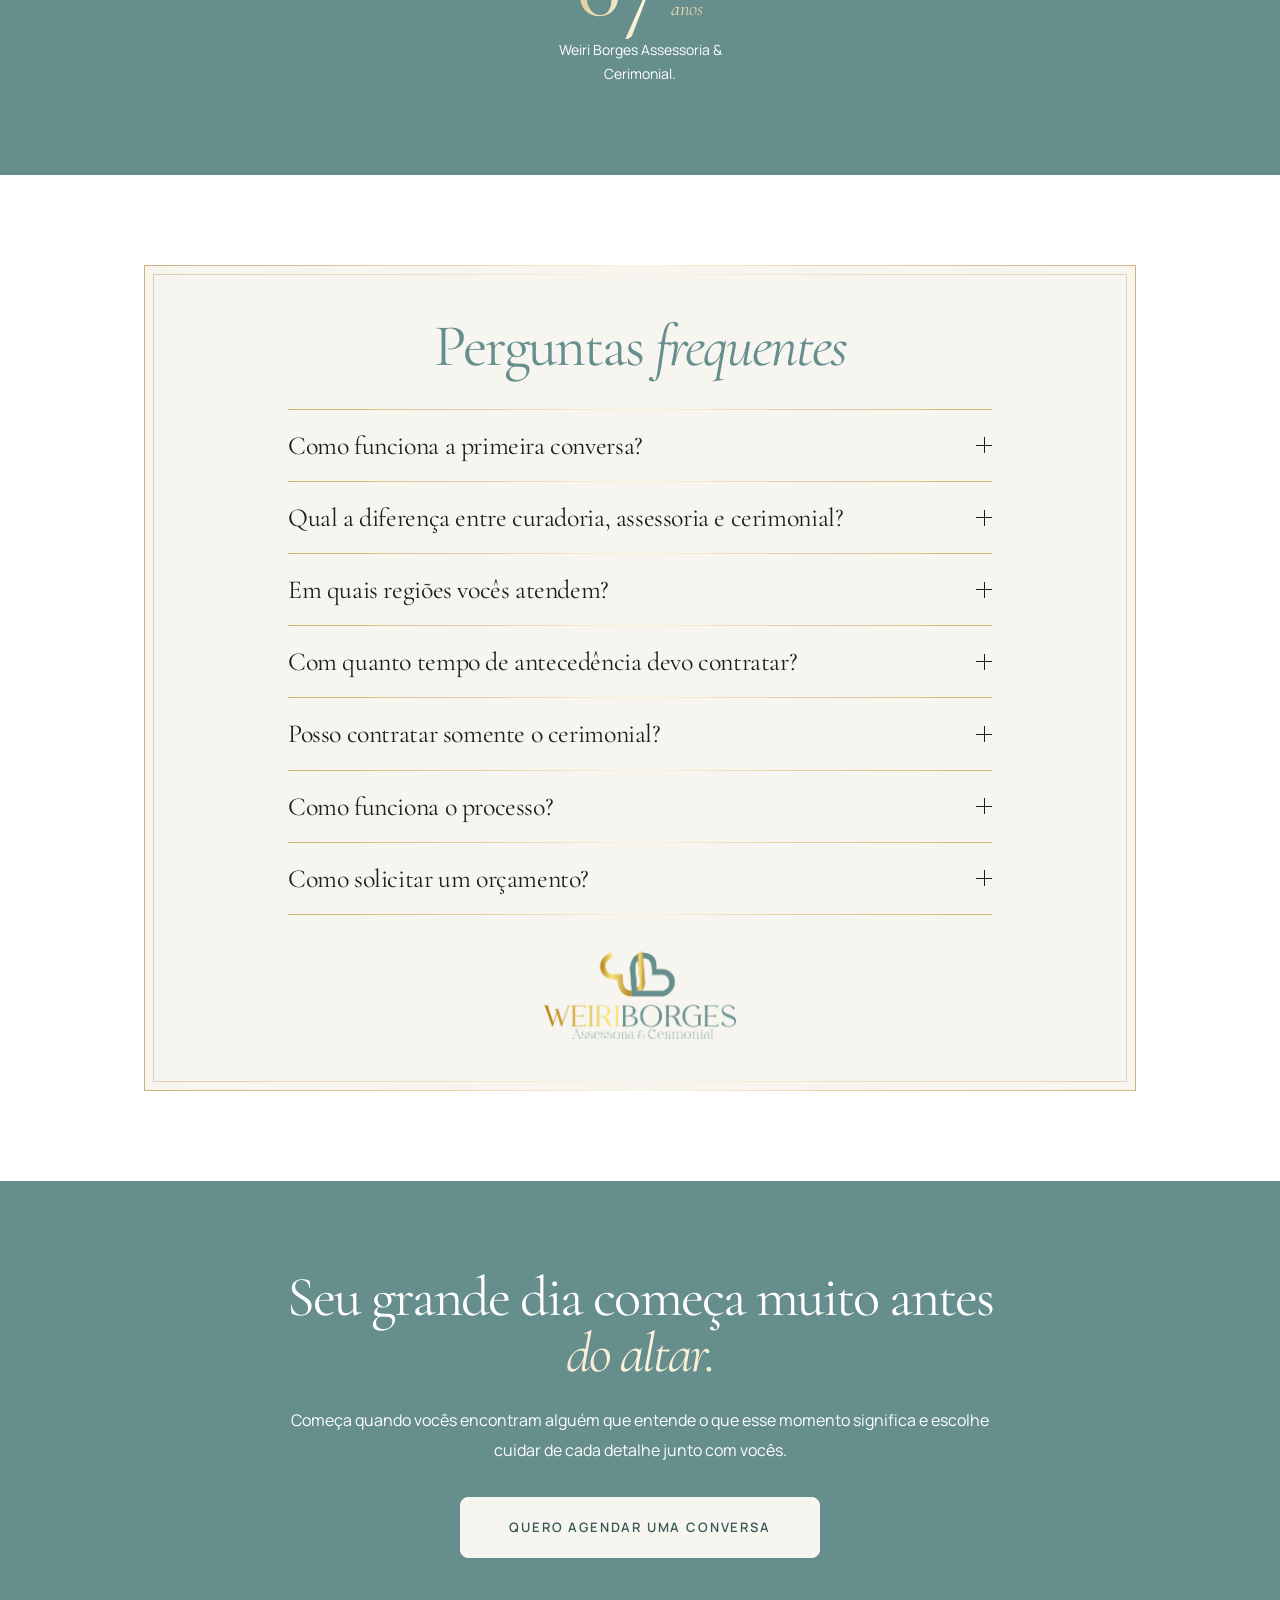
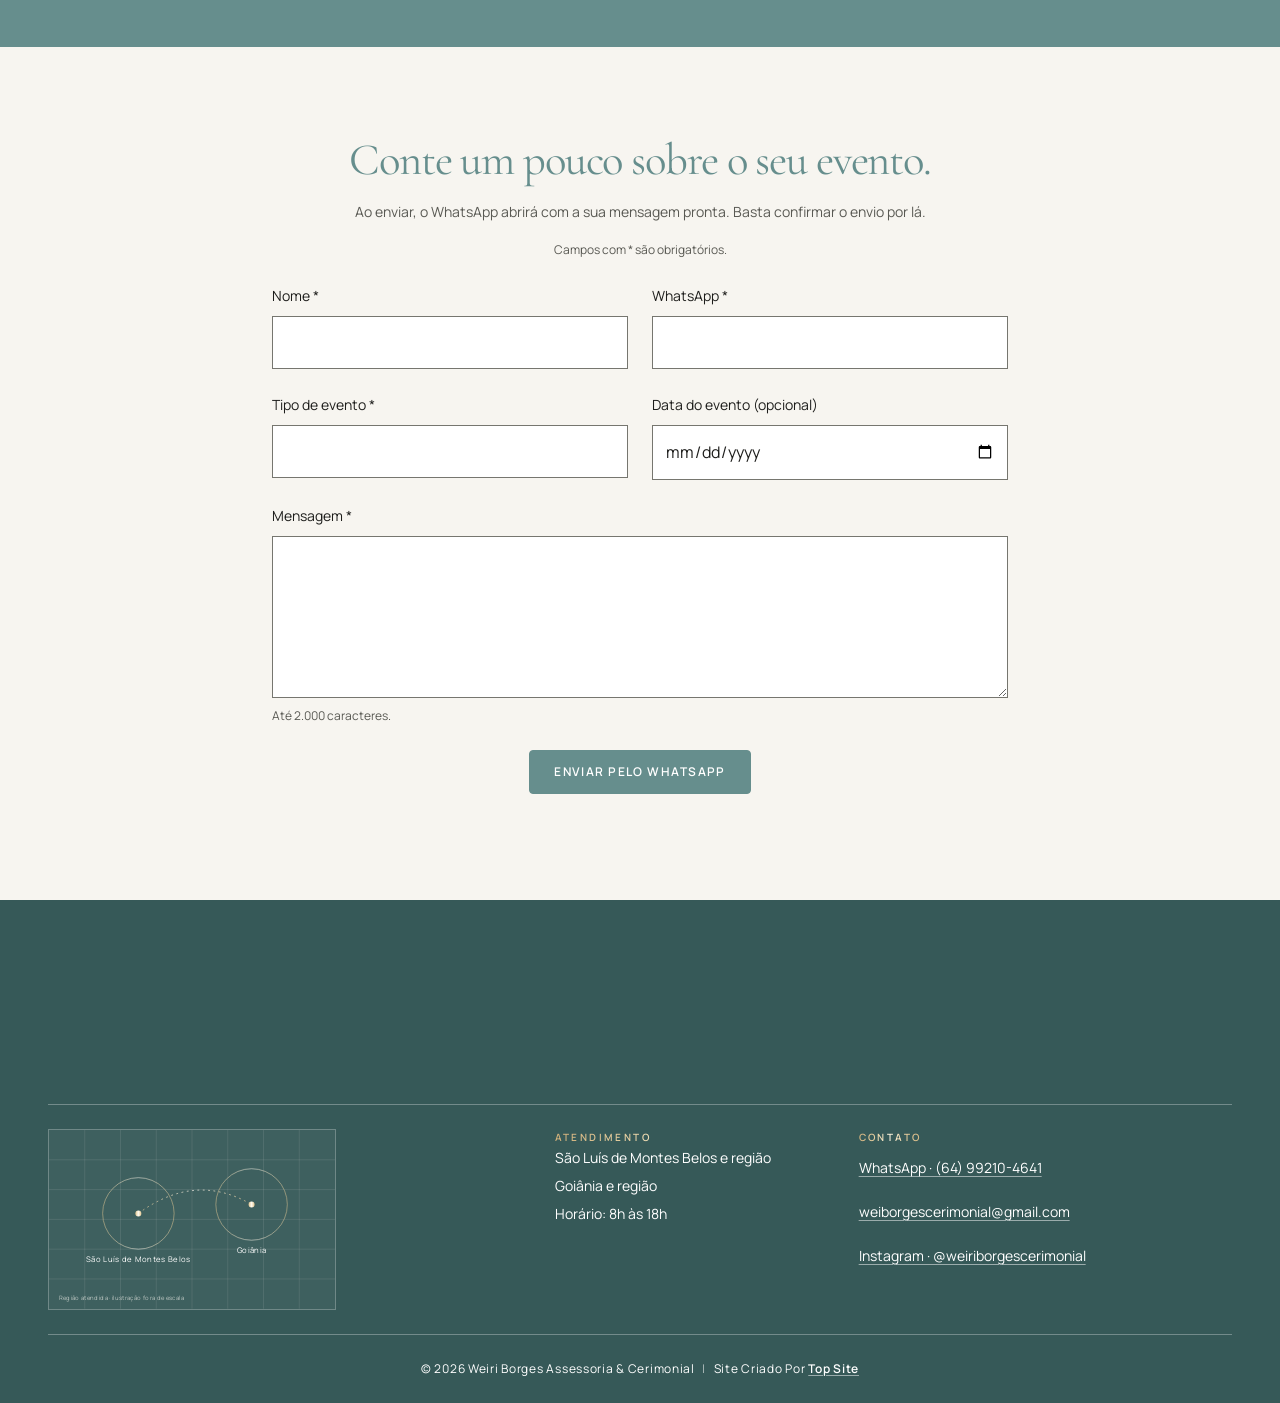
==== commit 8f73ae97: "Portfólio: nova foto 10 Versões otimizadas em 800 e 1083 px (WebP e JPEG), com dimensões e texto alt" ====
--- a/index.html
+++ b/index.html
@@ -370,8 +370,8 @@
           <div class="portfolio__gallery">
             <figure class="portfolio__item portfolio__item--1">
               <picture class="portfolio__frame">
-                <source type="image/webp" srcset="assets/images/web/portfolio-10-800.webp 800w, assets/images/web/portfolio-10-1600.webp 1365w" sizes="(min-width: 48rem) 60vw, 100vw">
-                <img src="assets/images/web/portfolio-10-1600.jpg" srcset="assets/images/web/portfolio-10-800.jpg 800w, assets/images/web/portfolio-10-1600.jpg 1365w" sizes="(min-width: 48rem) 60vw, 100vw" alt="Weiri Borges ajeita o vestido da noiva ao ar livre, antes da cerimônia." width="1365" height="2048" loading="lazy" decoding="async">
+                <source type="image/webp" srcset="assets/images/web/portfolio-10-800.webp 800w, assets/images/web/portfolio-10-1600.webp 1083w" sizes="(min-width: 48rem) 60vw, 100vw">
+                <img src="assets/images/web/portfolio-10-1600.jpg" srcset="assets/images/web/portfolio-10-800.jpg 800w, assets/images/web/portfolio-10-1600.jpg 1083w" sizes="(min-width: 48rem) 60vw, 100vw" alt="Weiri Borges sorri abraçada à noiva na festa, entre flores brancas e cortinas de cristal." width="1083" height="1600" loading="lazy" decoding="async">
               </picture>
             </figure>
             <figure class="portfolio__item portfolio__item--2">
